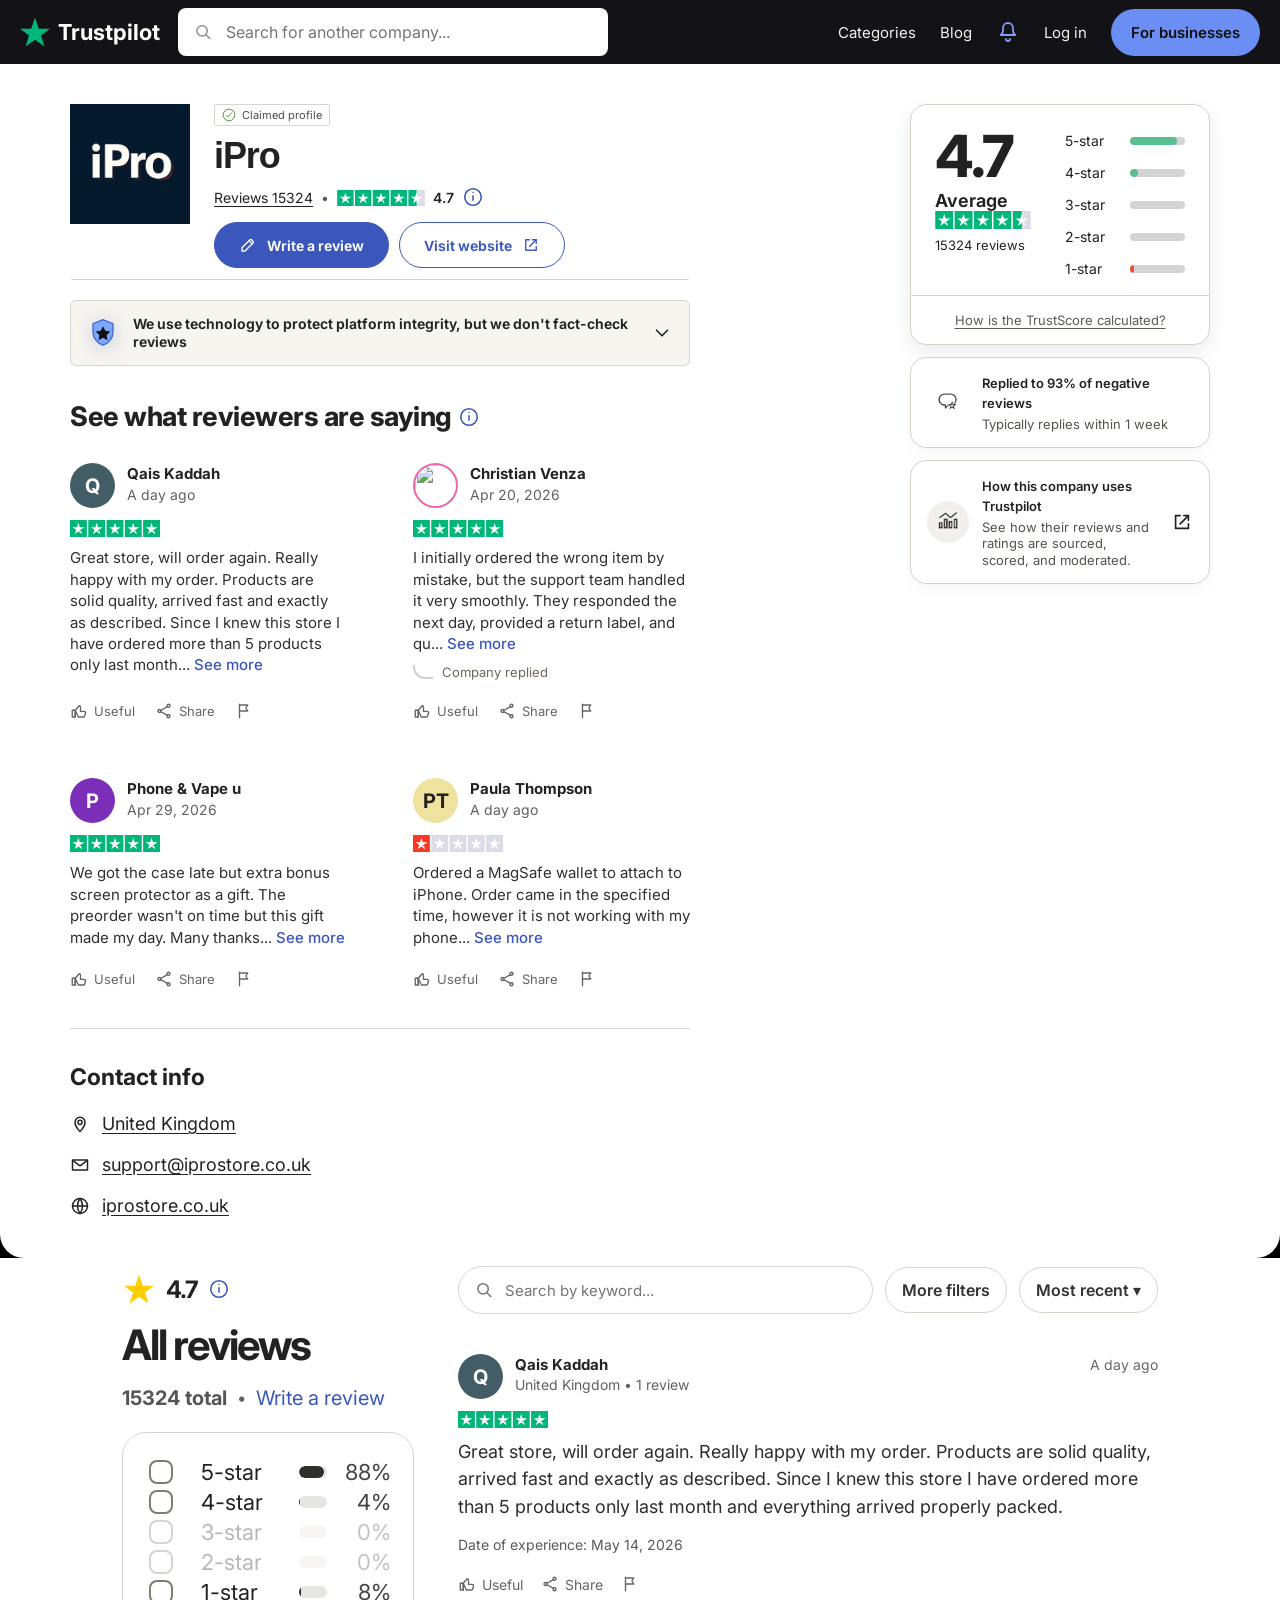
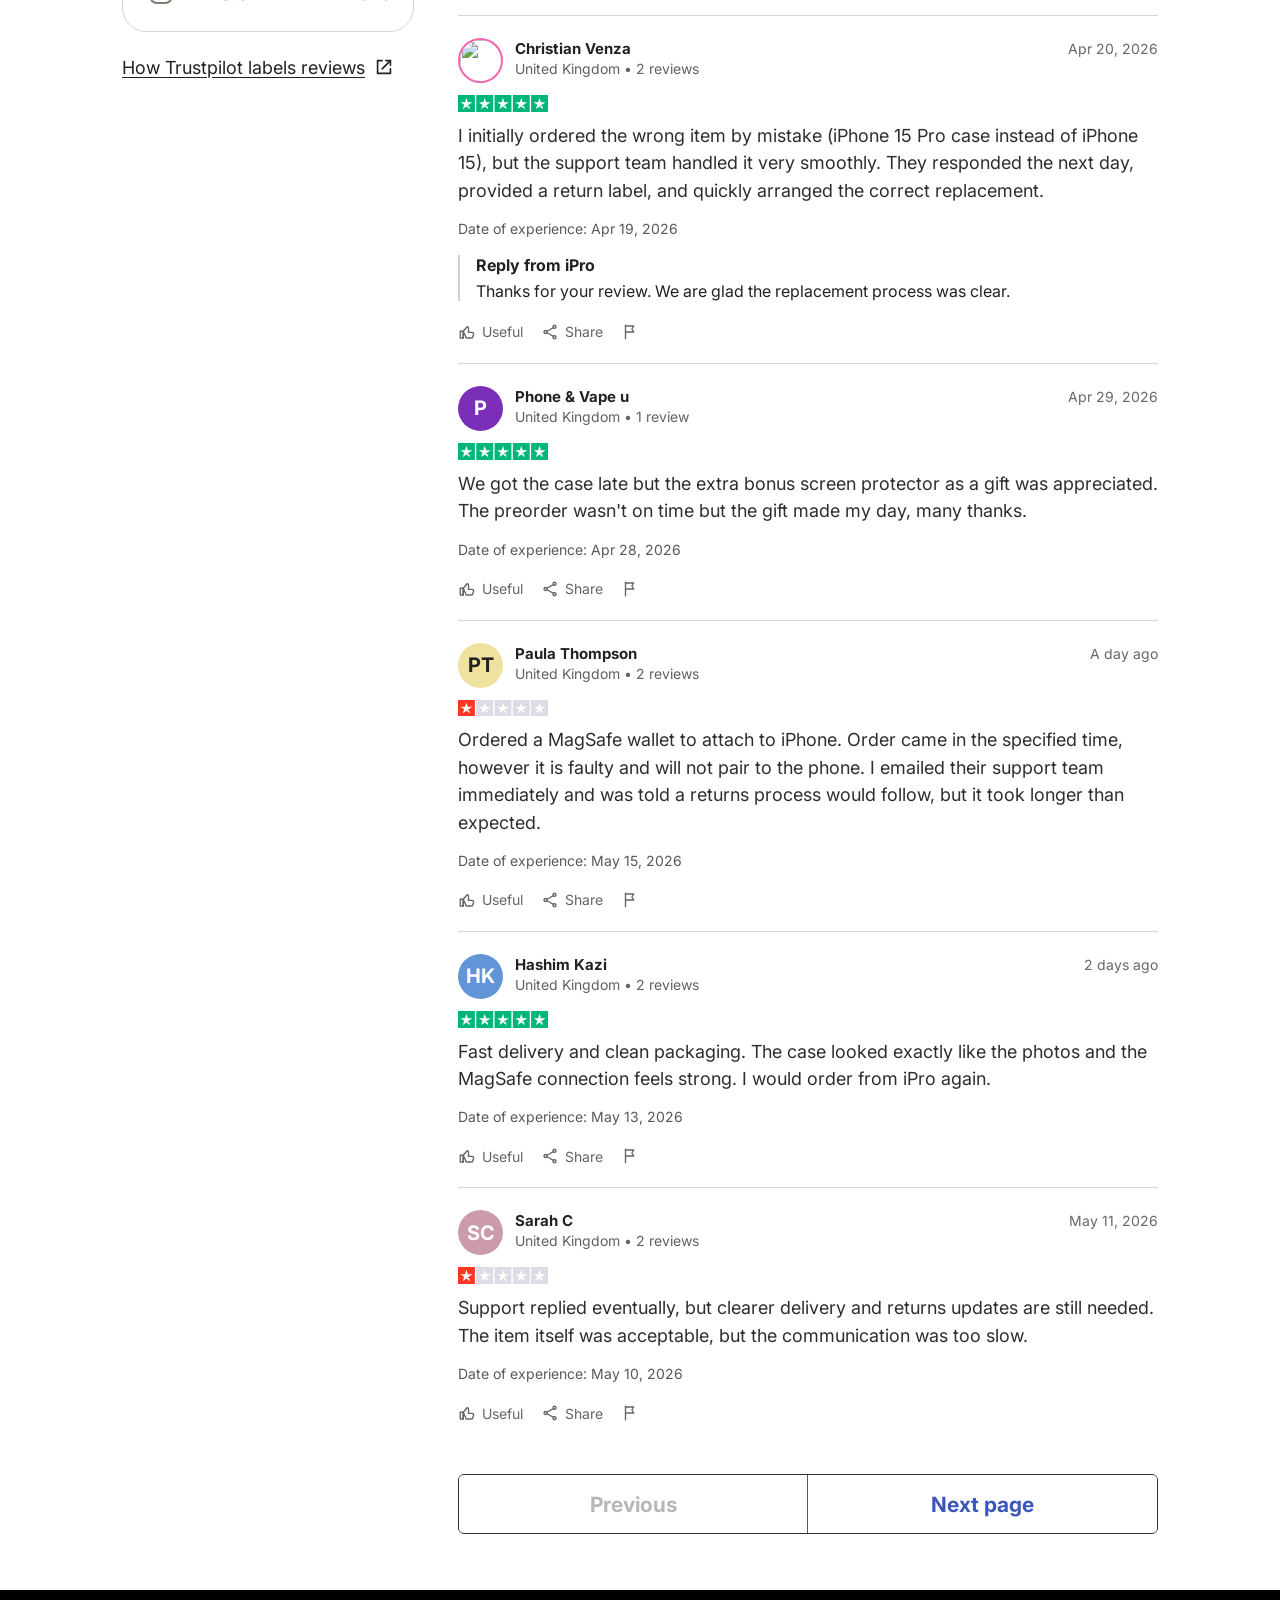
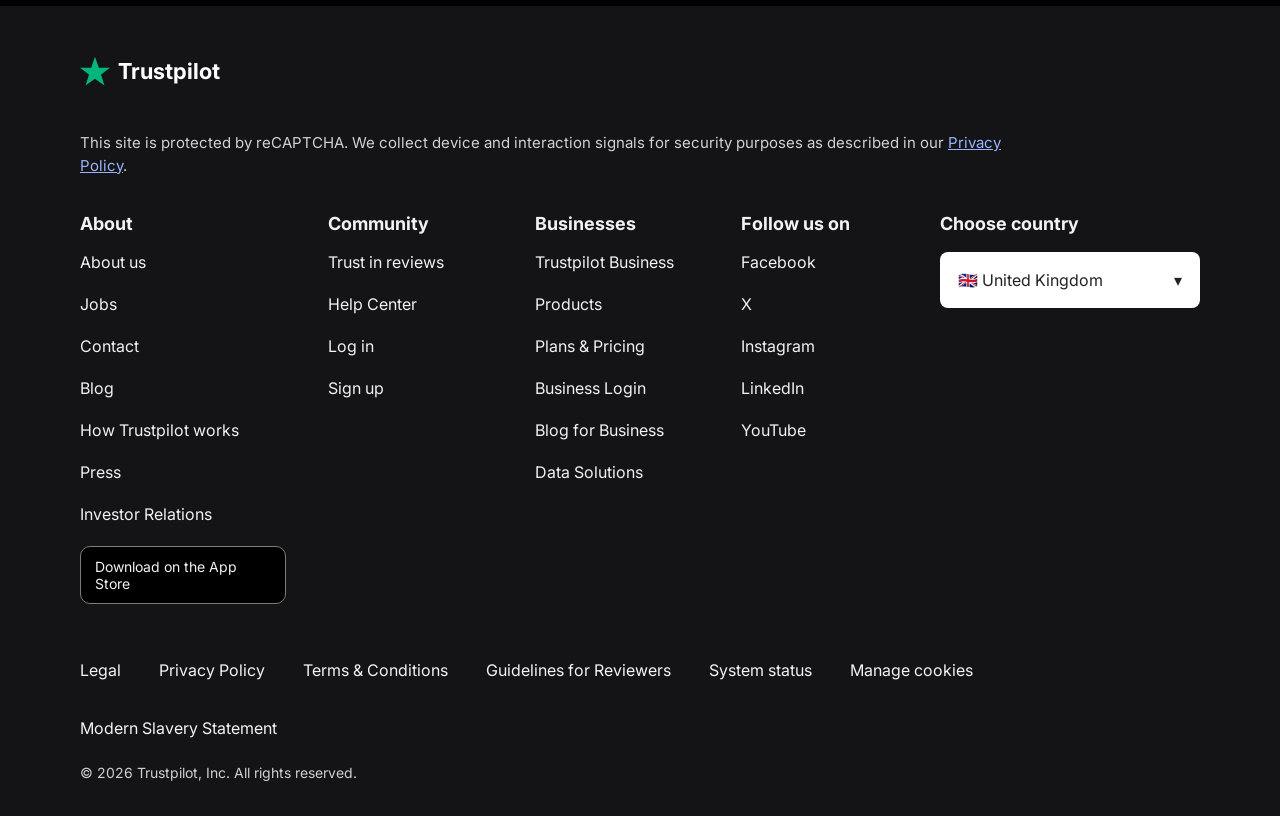
==== index.html @ 774850f5 "Add files via upload" ====
<!doctype html>
<html lang="en-GB">
<head>
  <meta charset="UTF-8" />
  <meta name="viewport" content="width=device-width, initial-scale=1" />
  <title>Trustpilot | iPro Reviews</title>
  <link rel="preconnect" href="https://fonts.googleapis.com">
  <link rel="preconnect" href="https://fonts.gstatic.com" crossorigin>
  <link href="https://fonts.googleapis.com/css2?family=Inter:wght@400;500;600;700;800&display=swap" rel="stylesheet">
  <link rel="stylesheet" href="style.css" />
</head>
<body>
  <header class="site-header">
    <div class="nav-shell">
      <a class="brand" href="#" aria-label="Trustpilot homepage">
        <svg class="brand-star" viewBox="0 0 48 48" aria-hidden="true"><path d="M24 1l6.2 17.8H48L33.6 29.7 39.1 47 24 36.4 8.9 47l5.5-17.3L0 18.8h17.8z"/></svg>
        <span>Trustpilot</span>
      </a>

      <label class="global-search" aria-label="Search companies">
        <svg viewBox="0 0 24 24" aria-hidden="true"><circle cx="10.5" cy="10.5" r="6.75"></circle><path d="M15.5 15.5l5 5"></path></svg>
        <input type="text" placeholder="Search for another company..." />
      </label>

      <nav class="main-nav" aria-label="Main navigation">
        <a href="#">Categories</a>
        <a href="#">Blog</a>
        <a class="icon-link desktop-only" href="#" aria-label="Notifications">
          <svg viewBox="0 0 24 24"><path d="M12 3a5 5 0 0 0-5 5v3.2c0 .8-.3 1.6-.9 2.2L4.7 15h14.6l-1.4-1.6c-.6-.6-.9-1.4-.9-2.2V8a5 5 0 0 0-5-5Z"></path><path d="M10 19a2 2 0 0 0 4 0"></path></svg>
        </a>
        <a href="#">Log in</a>
        <a class="business-link" href="#">For businesses</a>
      </nav>

      <div class="mobile-icons" aria-label="Mobile navigation shortcuts">
        <a class="icon-link" href="#" aria-label="Notifications">
          <svg viewBox="0 0 24 24"><path d="M12 3a5 5 0 0 0-5 5v3.2c0 .8-.3 1.6-.9 2.2L4.7 15h14.6l-1.4-1.6c-.6-.6-.9-1.4-.9-2.2V8a5 5 0 0 0-5-5Z"></path><path d="M10 19a2 2 0 0 0 4 0"></path></svg>
        </a>
        <a class="icon-link" href="#" aria-label="Search">
          <svg viewBox="0 0 24 24"><circle cx="10.5" cy="10.5" r="6.75"></circle><path d="M15.5 15.5l5 5"></path></svg>
        </a>
        <a class="icon-link" href="#" aria-label="Menu">
          <svg viewBox="0 0 24 24"><path d="M3 6h18"></path><path d="M3 12h18"></path><path d="M3 18h18"></path></svg>
        </a>
      </div>
    </div>
  </header>

  <main>
    <section class="page-shell">
      <div class="top-card">
        <div class="hero-grid">
          <section class="hero-main">
            <div class="company-area">
              <div class="company-top-row">
                <div class="company-logo" aria-label="iPro logo"><img src="assets/ipro-logo.png" alt="iPro" /></div>
                <div class="mobile-top-action only-mobile">
                  <a class="btn ghost" href="https://iprostore.co.uk" target="_blank" rel="noopener">
                    <span>Visit website</span>
                    <svg viewBox="0 0 24 24"><path d="M14 5h5v5"></path><path d="M10 14 19 5"></path><path d="M19 14v5h-14v-14h5"></path></svg>
                  </a>
                </div>
              </div>

              <div class="company-details-main">
                <div class="claim-badge">
                  <svg viewBox="0 0 24 24"><circle cx="12" cy="12" r="10"></circle><path d="M7 12.5l3 3 7-8"></path></svg>
                  <span>Claimed profile</span>
                </div>

                <h1>iPro</h1>

                <div class="company-scoreline">
                  <a href="#allreviews" class="review-count">Reviews 15324</a>
                  <span class="dot">•</span>
                  <div class="score-stars-inline" aria-label="Rated 4.7 out of 5">
                    <span class="rating-boxes inline"><img class="stars-img score-stars-img" src="assets/stars-4.5.svg" alt="5 star rating"></span>
                  </div>
                  <strong>4.7</strong>
                  <a href="#" class="info-link" aria-label="Information">
                    <svg viewBox="0 0 24 24"><circle cx="12" cy="12" r="9"></circle><path d="M12 10v6"></path><circle cx="12" cy="7.2" r=".8" class="fill"></circle></svg>
                  </a>
                </div>

                <div class="hero-actions desktop-actions">
                  <a class="btn primary" href="review.html">
                    <svg viewBox="0 0 24 24"><path d="M4 20h4l10.7-10.7a1.4 1.4 0 0 0 0-2L16.7 5a1.4 1.4 0 0 0-2 0L4 15.7z"></path><path d="M13.5 6.5l4 4"></path></svg>
                    <span>Write a review</span>
                  </a>
                  <a class="btn ghost only-desktop" href="https://iprostore.co.uk" target="_blank" rel="noopener">
                    <span>Visit website</span>
                    <svg viewBox="0 0 24 24"><path d="M14 5h5v5"></path><path d="M10 14 19 5"></path><path d="M19 14v5h-14v-14h5"></path></svg>
                  </a>
                </div>
              </div>
            </div>
          </section>

          <aside class="hero-side">
            <section class="score-card">
              <div class="score-card-grid">
                <div class="score-card-main">
                  <div class="big-score">4.7</div>
                  <div class="score-label">Average</div>
                  <div class="rating-boxes"><img class="stars-img score-stars-img" src="assets/stars-4.5.svg" alt="5 star rating"></div>
                  <div class="score-meta">15324 reviews</div>
                </div>
                <div class="score-bars" aria-label="Rating distribution">
                  <div class="bar-row"><span>5-star</span><i><b style="width:86%" class="good"></b></i></div>
                  <div class="bar-row"><span>4-star</span><i><b style="width:2%" class="good small"></b></i></div>
                  <div class="bar-row"><span>3-star</span><i><b style="width:4%" class="mid"></b></i></div>
                  <div class="bar-row"><span>2-star</span><i><b style="width:0%" class="mid"></b></i></div>
                  <div class="bar-row"><span>1-star</span><i><b style="width:8%" class="bad"></b></i></div>
                </div>
              </div>
              <div class="score-card-footer"><a href="#">How is the TrustScore calculated?</a></div>
            </section>

            <section class="side-info-card">
              <div class="side-icon reply-icon">
                <img src="assets/reply-reviews-icon.png" alt="" />
              </div>
              <div>
                <b>Replied to 93% of negative reviews</b>
                <p>Typically replies within 1 week</p>
              </div>
            </section>

            <section class="side-info-card">
              <div class="side-icon analytics-icon">
                <img src="assets/company-uses-icon.png" alt="" />
              </div>
              <div class="with-arrow">
                <div>
                  <b>How this company uses Trustpilot</b>
                  <p>See how their reviews and ratings are sourced, scored, and moderated.</p>
                </div>
                <a href="#" class="arrow-link" aria-label="Open details">
                  <svg viewBox="0 0 24 24"><path d="M14 5h5v5"></path><path d="M10 14 19 5"></path><path d="M19 14v5h-14v-14h5"></path></svg>
                </a>
              </div>
            </section>
          </aside>
        </div>
      </div>

      <div class="tabs-bar" role="navigation" aria-label="Profile sections">
        <div class="tabs-links">
          <a class="active" href="#summary">Summary</a>
          <a href="#about">About</a>
          <a href="#allreviews">Reviews</a>
        </div>
        <div class="tab-actions">
          <a href="https://iprostore.co.uk" target="_blank" rel="noopener" aria-label="Visit website">
            <svg viewBox="0 0 24 24"><path d="M14 5h5v5"></path><path d="M10 14 19 5"></path><path d="M19 14v5h-14v-14h5"></path></svg>
          </a>
          <a href="review.html" aria-label="Write a review">
            <svg viewBox="0 0 24 24"><path d="M4 20h4l10.7-10.7a1.4 1.4 0 0 0 0-2L16.7 5a1.4 1.4 0 0 0-2 0L4 15.7z"></path><path d="M13.5 6.5l4 4"></path></svg>
          </a>
        </div>
      </div>

      <section class="integrity-card" id="summary">
        <div class="integrity-left">
          <div class="shield-icon">
            <svg viewBox="0 0 24 24"><path d="M12 2 4.5 5v6.2c0 4.5 3.2 8.6 7.5 9.8 4.3-1.2 7.5-5.3 7.5-9.8V5z"></path><path d="m12 7 1.7 3.4 3.8.5-2.8 2.7.7 3.8-3.4-1.8-3.4 1.8.7-3.8-2.8-2.7 3.8-.5z" class="shield-star"></path></svg>
          </div>
          <strong>We use technology to protect platform integrity, but we don't fact-check reviews</strong>
        </div>
        <button class="accordion-toggle" type="button" aria-expanded="false">
          <svg viewBox="0 0 24 24"><path d="M6 9l6 6 6-6"></path></svg>
        </button>
      </section>

      <section class="summary-reviews-section">
        <h2>See what reviewers are saying <a href="#" class="info-link" aria-label="Information"><svg viewBox="0 0 24 24"><circle cx="12" cy="12" r="9"></circle><path d="M12 10v6"></path><circle cx="12" cy="7.2" r=".8" class="fill"></circle></svg></a></h2>
        <div class="summary-reviews-track" id="previewReviews"></div>
        <a class="see-all-btn" href="#allreviews">See all 15324 reviews</a>
      </section>

      <section class="contact-section" id="about">
        <h2>Contact info</h2>
        <div class="contact-list">
          <a href="#">
            <svg viewBox="0 0 24 24"><path d="M12 21s-6-5.7-6-11a6 6 0 1 1 12 0c0 5.3-6 11-6 11Z"></path><circle cx="12" cy="10" r="2.5"></circle></svg>
            <span>United Kingdom</span>
          </a>
          <a href="mailto:support@iprostore.co.uk">
            <svg viewBox="0 0 24 24"><path d="M3 6h18v12H3z"></path><path d="m4 7 8 6 8-6"></path></svg>
            <span>support@iprostore.co.uk</span>
          </a>
          <a href="https://iprostore.co.uk" target="_blank" rel="noopener">
            <svg viewBox="0 0 24 24"><circle cx="12" cy="12" r="9"></circle><path d="M3 12h18"></path><path d="M12 3a15 15 0 0 1 0 18"></path><path d="M12 3a15 15 0 0 0 0 18"></path></svg>
            <span>iprostore.co.uk</span>
          </a>
        </div>
      </section>
    </section>
<div class="manih">
    <section class="reviews-shell" id="allreviews">
      <div class="reviews-layout">
        <aside class="filter-panel">
          <div class="filter-scoreline">
            <svg class="brand-star small-green" viewBox="0 0 48 48"><path d="M24 1l6.2 17.8H48L33.6 29.7 39.1 47 24 36.4 8.9 47l5.5-17.3L0 18.8h17.8z"/></svg>
            <strong>4.7</strong>
            <a href="#" class="info-link" aria-label="Information"><svg viewBox="0 0 24 24"><circle cx="12" cy="12" r="9"></circle><path d="M12 10v6"></path><circle cx="12" cy="7.2" r=".8" class="fill"></circle></svg></a>
          </div>
          <h2>All reviews</h2>
          <div class="review-total"><strong>15324 total</strong> <span>•</span> <a href="review.html">Write a review</a></div>
          <div class="filter-box">
            <label class="filter-row"><input type="checkbox" value="5"><span>5-star</span><i><b style="width:88%"></b></i><em>88%</em></label>
            <label class="filter-row"><input type="checkbox" value="4"><span>4-star</span><i><b style="width:4%"></b></i><em>4%</em></label>
            <label class="filter-row disabled"><input type="checkbox" value="3" disabled><span>3-star</span><i><b style="width:0%"></b></i><em>0%</em></label>
            <label class="filter-row disabled"><input type="checkbox" value="2" disabled><span>2-star</span><i><b style="width:0%"></b></i><em>0%</em></label>
            <label class="filter-row"><input type="checkbox" value="1"><span>1-star</span><i><b style="width:8%"></b></i><em>8%</em></label>
          </div>
          <a class="labels-link" href="#">How Trustpilot labels reviews
            <svg viewBox="0 0 24 24"><path d="M14 5h5v5"></path><path d="M10 14 19 5"></path><path d="M19 14v5h-14v-14h5"></path></svg>
          </a>
        </aside>

        <section class="reviews-feed-wrap">
          <div class="feed-tools">
            <label class="review-search">
              <svg viewBox="0 0 24 24"><circle cx="10.5" cy="10.5" r="6.75"></circle><path d="M15.5 15.5l5 5"></path></svg>
              <input id="keywordSearch" type="text" placeholder="Search by keyword..." />
            </label>
            <button class="pill-btn" type="button">More filters</button>
            <button class="pill-btn" type="button">Most recent ▾</button>
          </div>
          <div id="reviewFeed"></div>
          <nav class="reviews-pagination" aria-label="Review pages">
            <button type="button" id="prevPageBtn" class="page-btn previous" disabled>Previous</button>
            <button type="button" id="nextPageBtn" class="page-btn next">Next page</button>
          </nav>
        </section>
      </div>
    </section>
</div>
  </main>

  <footer class="site-footer">
    <div class="footer-shell">
      <div class="footer-brand-row">
        <a class="brand footer-brand" href="#">
          <svg class="brand-star" viewBox="0 0 48 48" aria-hidden="true"><path d="M24 1l6.2 17.8H48L33.6 29.7 39.1 47 24 36.4 8.9 47l5.5-17.3L0 18.8h17.8z"/></svg>
          <span>Trustpilot</span>
        </a>
      </div>

      <p class="footer-notice">This site is protected by reCAPTCHA. We collect device and interaction signals for security purposes as described in our <a href="#">Privacy Policy</a>.</p>

      <div class="footer-grid">
        <div>
          <h4>About</h4>
          <a href="#">About us</a>
          <a href="#">Jobs</a>
          <a href="#">Contact</a>
          <a href="#">Blog</a>
          <a href="#">How Trustpilot works</a>
          <a href="#">Press</a>
          <a href="#">Investor Relations</a>
          <a class="app-store" href="#">Download on the App Store</a>
        </div>
        <div>
          <h4>Community</h4>
          <a href="#">Trust in reviews</a>
          <a href="#">Help Center</a>
          <a href="#">Log in</a>
          <a href="#">Sign up</a>
        </div>
        <div>
          <h4>Businesses</h4>
          <a href="#">Trustpilot Business</a>
          <a href="#">Products</a>
          <a href="#">Plans &amp; Pricing</a>
          <a href="#">Business Login</a>
          <a href="#">Blog for Business</a>
          <a href="#">Data Solutions</a>
        </div>
        <div>
          <h4>Follow us on</h4>
          <a href="#">Facebook</a>
          <a href="#">X</a>
          <a href="#">Instagram</a>
          <a href="#">LinkedIn</a>
          <a href="#">YouTube</a>
        </div>
        <div>
          <h4>Choose country</h4>
          <button class="country-btn" type="button">🇬🇧 United Kingdom <span>▾</span></button>
        </div>
      </div>

      <div class="footer-legal-links">
        <a href="#">Legal</a>
        <a href="#">Privacy Policy</a>
        <a href="#">Terms &amp; Conditions</a>
        <a href="#">Guidelines for Reviewers</a>
        <a href="#">System status</a>
        <a href="#">Manage cookies</a>
        <a href="#">Modern Slavery Statement</a>
      </div>

      <small>© 2026 Trustpilot, Inc. All rights reserved.</small>
    </div>
  </footer>

  <script src="script.js"></script>
</body>
</html>
---- style.css ----
@font-face {
  font-display: swap;
  font-family: "Trustpilot Sans";
  font-style: normal;
  font-weight: 300;
  src: url("https://cdn.trustpilot.net/brand-assets/5.3.0/fonts/Trustpilot-Sans.woff2") format("woff2"),
       url("https://cdn.trustpilot.net/brand-assets/5.3.0/fonts/Trustpilot-Sans.woff") format("woff");
}

:root{
  --bg: Black;
  --surface:#ffffff;
  --line:#d8d3cc;
  --line-soft:#e6e2db;
  --text:#222;
  --muted:#636363;
  --dark:#131217;
  --green:#00b67a;
  --green-light:#73cf11;
  --blue:#4a60cf;
  --blue-soft:#dfe3ff;
  --danger:#f44b30;
  --shadow:0 8px 22px rgba(25,25,25,.08);
  --radius:24px;
}
*{box-sizing:border-box}
html{scroll-behavior:smooth}
body{
  margin:0;
  font-family:"Trustpilot Sans", Inter, system-ui, -apple-system, BlinkMacSystemFont, "Segoe UI", sans-serif;
  color:var(--text);
  background:var(--bg);
}
a{color:inherit;text-decoration:none}
button,input{font:inherit}
svg{display:block}
.site-header{
  background:var(--dark);
  color:#fff;
  position:sticky;
  top:0;
  z-index:20;
}
.nav-shell{
  max-width:1320px;
  margin:0 auto;
  min-height:68px;
  display:flex;
  align-items:center;
  gap:18px;
  padding:12px 24px;
}
.brand{
  display:inline-flex;
  align-items:center;
  gap:8px;
  font-size:24px;
  font-weight:700;
  color:#fff;
  white-space:nowrap;
}
.manih {
  background: white !important;
}
.brand-star{width:33px;height:33px;fill:#00b67a;flex:none}
.global-search{
  flex:1;
  max-width:470px;
  height:52px;
  background:#fff;
  border-radius:8px;
  display:flex;
  align-items:center;
  gap:12px;
  padding:0 16px;
  color:#8f8f8f;
}
.global-search input{border:0;outline:0;width:100%;font-size:16px;color:#222;background:transparent}
.global-search svg,.review-search svg{width:20px;height:20px;stroke:currentColor;fill:none;stroke-width:2;stroke-linecap:round;stroke-linejoin:round}
.main-nav{display:flex;align-items:center;gap:26px;margin-left:auto}
.main-nav>a{color:#fff;opacity:.95;font-size:15px}
.icon-link svg{width:24px;height:24px;stroke:#8ca2ff;fill:none;stroke-width:1.8;stroke-linecap:round;stroke-linejoin:round}
.business-link{
  background:#6f95ff;
  color:#111!important;
  border-radius:999px;
  padding:16px 20px;
  font-weight:600;
}
.mobile-icons{display:none;margin-left:auto;gap:22px;align-items:center}
.page-shell{max-width:1320px;margin:0 auto;padding:0 0 32px}
.top-card{
  background:var(--surface);
  border-radius:0 0 28px 28px;
  padding:38px 32px 26px;
  box-shadow:0 1px 0 rgba(0,0,0,.02);
}
.hero-grid{display:grid;grid-template-columns:minmax(0,1fr) 348px;gap:68px}
.company-top-row{display:flex;align-items:flex-start;justify-content:space-between;gap:18px}
.company-logo{
  width:118px;
  height:118px;
  background:#001c3f;
  color:#fff;
  border-radius:0;
  display:grid;
  place-items:center;
  font-size:34px;
  font-weight:800;
  letter-spacing:-1px;
}
.claim-badge{
  margin:18px 0 18px;
  display:inline-flex;
  align-items:center;
  gap:8px;
  border:1px solid var(--line);
  border-radius:3px;
  padding:7px 10px;
  color:#4b4b4b;
  font-size:14px;
  background:#fff;
}
.claim-badge svg{width:19px;height:19px;stroke:#5f9241;fill:none;stroke-width:1.8}
.hero-main h1{margin:0 0 8px;font-size:58px;letter-spacing:-2px;line-height:1.02}
.company-scoreline{display:flex;align-items:center;gap:12px;flex-wrap:wrap;font-size:17px}
.review-count{font-size:17px;text-decoration:underline;text-underline-offset:3px}
.dot{color:#555}
.rating-boxes{display:flex;gap:3px;align-items:center}
.rating-box{width:28px;height:24px;background:#dcdbe6;display:grid;place-items:center;overflow:hidden}
.rating-box::before{content:"★";color:#fff;font-size:18px;line-height:1}
.rating-box.full{background:#73cf11}
.rating-box.partial{background:linear-gradient(90deg,#73cf11 var(--fill),#dcdbe6 var(--fill))}
.rating-boxes.inline .rating-box{width:24px;height:21px}
.company-scoreline strong{font-size:18px}
.info-link svg{width:28px;height:28px;stroke:var(--blue);fill:none;stroke-width:1.7}
.info-link .fill{fill:var(--blue);stroke:none}
.hero-actions{display:flex;gap:10px;align-items:center;margin-top:18px;flex-wrap:wrap}
.btn{
  height:54px;
  padding:0 26px;
  border-radius:999px;
  display:inline-flex;
  align-items:center;
  justify-content:center;
  gap:10px;
  font-size:16px;
  font-weight:700;
  border:2px solid var(--blue);
}
.btn svg,.tab-actions a svg,.arrow-link svg,.contact-list a svg,.labels-link svg{width:22px;height:22px;stroke:currentColor;fill:none;stroke-width:1.8;stroke-linecap:round;stroke-linejoin:round}
.btn.primary{background:var(--blue);color:#fff}
.btn.ghost{background:#fff;color:var(--blue)}
.only-mobile{display:none}
.hero-side{display:flex;flex-direction:column;gap:12px}
.score-card,.side-info-card{background:#fff;border:1px solid var(--line);border-radius:24px;box-shadow:var(--shadow)}
.score-card-grid{display:grid;grid-template-columns:1fr 1.15fr;gap:20px;padding:30px 30px 24px}
.big-score{font-size:74px;font-weight:800;line-height:.95;letter-spacing:-2px}
.score-label{font-size:22px;font-weight:700;margin-top:10px}
.score-meta{font-size:16px;margin-top:12px}
.score-bars{display:flex;flex-direction:column;gap:15px;padding-top:3px}
.bar-row{display:grid;grid-template-columns:64px 1fr;align-items:center;gap:12px;font-size:17px}
.bar-row i,.filter-row i{height:10px;background:#d4d4d4;border-radius:999px;display:block;overflow:hidden}
.bar-row b,.filter-row b{display:block;height:100%;background:#59bf8e;border-radius:999px}
.bar-row b.small{min-width:8px}
.bar-row b.mid{background:#d4d4d4}
.bar-row b.bad{background:var(--danger)}
.score-card-footer{border-top:1px solid var(--line);padding:16px 26px 18px;text-align:center}
.score-card-footer a{font-size:16px;color:#5d5a54;text-decoration:underline;text-underline-offset:3px}
.side-info-card{padding:18px 18px;display:flex;align-items:center;gap:18px;box-shadow:none}
.side-icon{width:58px;height:58px;border-radius:50%;background:#f1efec;display:grid;place-items:center;color:#2b2b2b;flex:none}
.side-icon svg{width:30px;height:30px;stroke:currentColor;fill:none;stroke-width:1.8;stroke-linecap:round;stroke-linejoin:round}
.side-icon img{display:block;width:30px;height:30px;object-fit:contain}
.reply-icon{background:transparent!important}
.reply-icon img{width:34px;height:34px}
.analytics-icon img{width:28px;height:28px}
.side-info-card b{font-size:16px}
.side-info-card p{margin:4px 0 0;color:#565656;font-size:16px;line-height:1.35}
.with-arrow{display:flex;align-items:center;justify-content:space-between;gap:16px;width:100%}
.arrow-link{color:#222;flex:none}
.tabs-bar{
  position:sticky;
  top:68px;
  z-index:15;
  background:rgba(244,244,240,.98);
  border-top:1px solid #ddd;
  border-bottom:1px solid #d1d1d1;
  padding:0 22px;
  display:flex;
  align-items:center;
  justify-content:space-between;
  min-height:74px;
}
.tabs-links{display:flex;align-items:center;gap:40px}
.tabs-links a{font-size:18px;font-weight:500;padding:23px 0;position:relative;color:#555}
.tabs-links a.active{color:#222;font-weight:700}
.tabs-links a.active::after{content:"";position:absolute;left:0;right:0;bottom:-1px;height:4px;background:#333}
.tab-actions{display:flex;align-items:center;gap:12px}
.tab-actions a{width:48px;height:48px;border-radius:50%;display:grid;place-items:center;border:2px solid var(--blue);color:var(--blue);background:#fff}
.tab-actions a:last-child{background:var(--blue);color:#fff}
.integrity-card{
  margin:22px;
  background:#f2f0eb;
  border:1px solid var(--line);
  border-radius:10px;
  padding:18px 20px;
  display:flex;
  align-items:center;
  justify-content:space-between;
  gap:16px;
}
.integrity-left{display:flex;align-items:center;gap:14px}
.shield-icon{width:38px;height:38px;flex:none}
.shield-icon svg{width:100%;height:100%;filter:drop-shadow(0 3px 10px rgba(74,96,207,.3))}
.shield-icon path:first-child{fill:#7da6ff;stroke:#4468cf;stroke-width:1}
.shield-icon .shield-star{fill:#111}
.integrity-card strong{font-size:17px;line-height:1.35}
.accordion-toggle{border:0;background:transparent;padding:0;color:#222}
.accordion-toggle svg{width:28px;height:28px;stroke:currentColor;fill:none;stroke-width:1.8;stroke-linecap:round;stroke-linejoin:round}
.summary-reviews-section{padding:6px 22px 0}
.summary-reviews-section h2{font-size:34px;letter-spacing:-1px;margin:20px 0 18px;display:flex;align-items:center;gap:6px;flex-wrap:wrap}
.summary-reviews-track{display:grid;grid-template-columns:repeat(4,minmax(0,1fr));gap:16px}
.preview-card{
  background:#fff;
  border:1px solid var(--line);
  border-radius:24px;
  padding:22px 20px 18px;
  min-height:356px;
  display:flex;
  flex-direction:column;
}
.reviewer-row{display:flex;align-items:flex-start;gap:12px}
.reviewer-row strong{font-size:17px}
.reviewer-row span{display:block;color:#616161;font-size:15px;margin-top:3px}
.avatar{width:52px;height:52px;border-radius:50%;display:grid;place-items:center;font-weight:700;color:#fff;font-size:26px;flex:none;overflow:hidden}
.avatar img{width:100%;height:100%;object-fit:cover}
.avatar.teal{background:#435d67}.avatar.purple{background:#7b2fb8}.avatar.yellow{background:#efe19e;color:#222}.avatar.blue{background:#6195d8}.avatar.slate{background:#687484}.avatar.pink{background:#cb9baa}.avatar.dark{background:#2d3750}.avatar.photo{padding:0;background:#fff;border:2px solid #ed67aa}
.preview-stars,.full-stars{display:flex;gap:2px;margin:14px 0 12px}
.preview-stars .mini-box,.full-stars .mini-box{width:19px;height:18px;background:#00b67a;color:#fff;display:grid;place-items:center;font-size:14px;line-height:1}
.preview-stars .mini-box.low,.full-stars .mini-box.low{background:#f44b30}
.preview-card p{font-size:15px;line-height:1.46;margin:0;color:#303030}
.see-more{color:var(--blue);font-weight:500}
.reply-line{display:flex;align-items:center;gap:9px;color:#6e675d;font-size:14px;margin-top:12px}
.reply-line::before{content:"";width:18px;height:12px;border-left:2px solid #d2d0ca;border-bottom:2px solid #d2d0ca;border-radius:0 0 0 12px;display:block}
.preview-actions,.review-actions{display:flex;align-items:center;gap:18px;margin-top:auto;padding-top:22px;color:#656565;font-size:14px;flex-wrap:wrap}
.preview-actions button,.review-actions button{display:inline-flex;align-items:center;gap:6px;border:0;background:transparent;padding:0;color:inherit;cursor:pointer}
.preview-actions svg,.review-actions svg{width:18px;height:18px;stroke:currentColor;fill:none;stroke-width:1.8;stroke-linecap:round;stroke-linejoin:round}
.see-all-btn{display:block;text-align:center;background:#d8def7;color:var(--blue);font-weight:700;font-size:18px;border-radius:999px;padding:18px 20px;margin:22px 0 0}
.contact-section{padding:42px 22px 10px;border-top:1px solid var(--line);margin:42px 22px 0}
.contact-section h2{font-size:24px;margin:0 0 22px}
.contact-list{display:flex;flex-direction:column;gap:20px}
.contact-list a{display:inline-flex;align-items:center;gap:12px;color:#222;font-size:18px;text-decoration:underline;text-underline-offset:3px}
.contact-list a svg{width:20px;height:20px;stroke:#222}
.reviews-shell{max-width:1320px;margin:0 auto;padding:8px 22px 48px}
.reviews-layout{display:grid;grid-template-columns:300px minmax(0,1fr);gap:48px;align-items:start}
.filter-panel{position:sticky;top:152px;padding-top:8px}
.filter-scoreline{display:flex;align-items:center;gap:10px;font-size:20px;margin-bottom:28px}
.small-green{width:34px !important;height:34px;fill:rgb(255, 206, 0);}
.filter-scoreline strong{font-size:46px;letter-spacing:-1px}
.filter-panel h2{font-size:58px;letter-spacing:-2px;line-height:1;margin:0 0 20px}
.review-total{display:flex;align-items:center;gap:10px;font-size:17px;color:#616161;margin-bottom:22px;flex-wrap:wrap}
.review-total strong{font-size:20px;color:#555}
.review-total a{color:var(--blue);font-size:20px}
.filter-box{background:#fff;border:1px solid var(--line);border-radius:28px;padding:26px 24px}
.filter-row{display:grid;grid-template-columns:50px 94px 1fr 60px;align-items:center;gap:14px;margin:20px 0;font-size:26px}
.filter-row input{appearance:none;width:40px;height:40px;border:2px solid #807b73;border-radius:8px;background:#fff}
.filter-row i{height:24px;background:#e8e6e3}
.filter-row b{background:#2d2f2b}
.filter-row:first-child b,.filter-row:nth-child(2) b{background:#2d2f2b}
.filter-row:last-child b{background:#2d2f2b}
.filter-row em{font-style:normal;text-align:right;color:#444}
.filter-row.disabled{opacity:.32}
.filter-row input:checked{background:var(--blue);border-color:var(--blue);box-shadow:inset 0 0 0 7px #fff}
.labels-link{display:inline-flex;align-items:center;gap:8px;margin-top:24px;font-size:22px;text-decoration:underline;text-underline-offset:3px}
.reviews-feed-wrap{min-width:0}
.feed-tools{display:flex;align-items:center;gap:12px;flex-wrap:wrap;margin-bottom:18px}
.review-search{flex:1;min-width:260px;height:48px;background:#fff;border:1px solid var(--line);border-radius:999px;display:flex;align-items:center;gap:10px;padding:0 16px;color:#787878}
.review-search input{background:transparent;border:0;outline:0;width:100%;font-size:15px}
.pill-btn{height:46px;padding:0 16px;border-radius:999px;border:1px solid var(--line);background:#fff;font-weight:600;color:#333}
.full-review{background:transparent;border-top:1px solid var(--line);padding:22px 0}
.full-review:first-child{border-top:0}
.full-review .reviewer-row span.meta{margin-top:2px}
.full-review .review-body{font-size:18px;line-height:1.52;color:#2e2e2e;margin:10px 0 0;max-width:820px}
.full-review .date-exp{margin-top:16px;color:#585858;font-size:14px}
.company-reply{border-left:2px solid #d4d1ca;margin-top:18px;padding-left:16px}
.company-reply strong{display:block;margin-bottom:6px}
.no-results{padding:28px;border:1px dashed var(--line);border-radius:18px;background:#fff;color:#555}
.site-footer{background:#141316;color:#fff;padding:50px 24px 34px;margin-top:16px}
.footer-shell{max-width:1320px;margin:0 auto}
.footer-brand-row{margin-bottom:42px}
.footer-brand{font-size:30px}
.footer-notice{max-width:950px;color:#d2d2d2;font-size:15px;line-height:1.5;margin-bottom:36px}
.footer-notice a{text-decoration:underline;color:#9ab5ff}
.footer-grid{display:grid;grid-template-columns:1.25fr 1fr 1fr .95fr 1.2fr;gap:52px}
.footer-grid h4{font-size:18px;margin:0 0 18px;color:#f2f2f2}
.footer-grid a{display:block;color:#f2f2f2;margin:0 0 22px;font-size:16px}
.app-store{display:inline-block;margin-top:8px;padding:11px 14px;border:1px solid #7c7c7c;border-radius:10px;background:#000;font-size:14px!important}
.country-btn{margin-top:6px;background:#fff;border:0;color:#222;border-radius:8px;padding:18px 18px;min-width:260px;display:flex;align-items:center;justify-content:space-between;font-size:16px}
.footer-legal-links{display:flex;gap:38px;flex-wrap:wrap;margin:34px 0 24px;color:#f4f4f4}
.footer-legal-links a{font-size:16px}
.site-footer small{color:#d0d0d0;font-size:14px}
.desktop-only{display:inline-flex}
@media (max-width:1180px){
  .hero-grid{grid-template-columns:1fr}
  .hero-side{max-width:820px}
  .summary-reviews-track{display:flex;overflow-x:auto;scroll-snap-type:x proximity;padding-bottom:8px}
  .summary-reviews-track::-webkit-scrollbar{height:10px}
  .summary-reviews-track::-webkit-scrollbar-thumb{background:#c9c8cf;border-radius:99px}
  .preview-card{min-width:340px;scroll-snap-align:start}
  .reviews-layout{grid-template-columns:1fr}
  .filter-panel{position:static}
  .footer-grid{grid-template-columns:repeat(2,minmax(0,1fr))}
}
@media (max-width:860px){
  .nav-shell{padding:16px 18px;gap:14px}
  .global-search,.main-nav{display:none}
  .mobile-icons{display:flex}
  .brand{font-size:28px}
  .top-card{padding:28px 18px 20px;border-radius:0 0 30px 30px}
  .company-logo{width:156px;height:156px;font-size:40px}
  .hero-main h1{font-size:54px}
  .tabs-bar{top:68px;min-height:70px;padding:0 18px}
  .tabs-links{gap:24px}
  .tabs-links a{font-size:16px}
  .summary-reviews-section h2{font-size:28px}
  .filter-panel h2{font-size:48px}
  .filter-row{font-size:20px;grid-template-columns:42px 80px 1fr 56px}
  .filter-row input{width:34px;height:34px}
  .filter-row i{height:18px}
  .CDS_Button_appearance-outline__d36d32 { margin-top: -20px; }
}
@media (max-width:620px){
  .page-shell{padding-bottom:20px}
  .top-card{padding:28px 16px 16px}
  .company-top-row{align-items:flex-start}
  .company-logo{width:154px;height:154px;font-size:42px}
  .only-mobile{display:block}
  .only-desktop{display:none}
  .desktop-actions{display:block}
  .hero-main h1{font-size:44px;margin-top:12px}
  .hero-actions{margin-top:16px}
  .btn.primary{width:100%;justify-content:center;height:58px;font-size:18px}
  .btn.ghost{height:54px;padding:0 24px;white-space:nowrap}
  .mobile-top-action .btn.ghost{min-width:0;padding:0 18px}
  .mobile-top-action .btn.ghost span{font-size:14px}
  .company-scoreline{font-size:18px;gap:10px}
  .score-card-grid{grid-template-columns:1fr 1.2fr;padding:24px 18px 18px;gap:14px}
  .big-score{font-size:66px}
  .score-label{font-size:20px}
  .bar-row{grid-template-columns:58px 1fr;gap:10px;font-size:16px}
  .score-card-footer{padding:18px 18px 20px}
  .side-info-card{padding:16px 12px;align-items:flex-start}
  .with-arrow{align-items:center}
  .tabs-bar{overflow-x:auto;gap:14px;padding:0 14px}
  .tab-actions{margin-left:auto}
  .integrity-card,.summary-reviews-section,.contact-section,.reviews-shell{padding-left:16px;padding-right:16px;margin-left:0;margin-right:0}
  .integrity-card{margin:18px 16px 0;padding:18px 14px;align-items:center}
  .integrity-left{align-items:flex-start}
  .integrity-card strong{font-size:15px}
  .summary-reviews-section{padding-top:8px}
  .summary-reviews-track{gap:12px}
  .preview-card{min-width:320px;min-height:350px}
  .see-all-btn{margin-top:18px}
  .contact-section{margin-top:30px}
  .reviews-shell{padding-top:8px}
  .filter-scoreline .small-green{width:48px;height:48px}
  .filter-scoreline strong{font-size:48px}
  .filter-panel h2{font-size:32px;letter-spacing:-1px}
  .review-total strong,.review-total a{font-size:16px}
  .filter-box{padding:10px !important;border-radius:15px !important}
  .filter-row{font-size:13px !important;grid-template-columns:34px 70px 1fr 48px;gap:10px;margin:16px 0}
  .filter-row input{width:13px;height:13px;border-width:1.6px}
  .filter-row i{height:14px}
  .labels-link{font-size:16px}
  .feed-tools{display:block}
  .review-search,.pill-btn{width:100%;margin-bottom:10px}
  .footer-grid{grid-template-columns:1fr}
  .country-btn{min-width:0;width:100%}
  .footer-legal-links{gap:20px}
}

/* v3 precision pass: compact Trustpilot-like proportions */
.nav-shell{max-width:1120px;min-height:64px;padding:8px 18px}
.brand{font-size:22px}.brand-star{width:31px;height:31px}.global-search{height:46px;max-width:420px}.main-nav{gap:24px}.business-link{padding:13px 20px}
.page-shell{max-width:1120px}.top-card{padding:34px 28px 28px;border-radius:0 0 24px 24px;min-height:360px}.hero-grid{grid-template-columns:minmax(0,1fr) 330px;gap:54px;align-items:start}.company-area{display:grid;grid-template-columns:120px minmax(0,1fr);gap:22px;align-items:start}.company-logo{width:120px;height:120px;font-size:31px}.claim-badge{margin:0 0 14px;height:28px;padding:5px 9px;font-size:13px}.hero-main h1{font-size:38px;letter-spacing:-1.6px;margin:0 0 8px}.company-scoreline{gap:9px}.review-count{font-size:15px}.rating-box{width:24px;height:22px}.rating-box::before{font-size:16px}.rating-boxes.inline .rating-box{width:22px;height:20px}.company-scoreline strong{font-size:16px}.info-link svg{width:23px;height:23px}.hero-actions{margin-top:14px}.btn{height:46px;padding:0 22px;font-size:15px;border-width:1.5px}.btn svg{width:20px;height:20px}.score-card-grid{padding:26px 26px 20px;grid-template-columns:1fr 1.05fr;gap:16px}.big-score{font-size:64px}.score-label{font-size:19px;margin-top:8px}.score-meta{font-size:14px;margin-top:9px}.bar-row{grid-template-columns:58px 1fr;font-size:15px;gap:10px}.bar-row i{height:8px}.score-card-footer{padding:14px 20px 16px}.score-card-footer a{font-size:14px}.side-info-card{padding:16px 16px;border-radius:18px;gap:14px}.side-icon{width:48px;height:48px}.side-icon svg{width:26px;height:26px}.side-info-card b{font-size:14px;font-weight:600}.side-info-card p{font-size:14px}.tabs-bar{max-width:1120px;margin:0 auto;top:64px;min-height:62px;padding:0 20px}.tabs-links a{font-size:16px;padding:20px 0}.tab-actions a{width:42px;height:42px}.integrity-card{max-width:1080px;margin:20px auto 0;padding:16px 18px}.integrity-card strong{font-size:15px}.summary-reviews-section{max-width:1080px;margin:0 auto;padding:0}.summary-reviews-section h2{font-size:29px;margin:42px 0 18px}.summary-reviews-track{grid-template-columns:repeat(4,1fr);gap:16px}.preview-card{min-height:300px;padding:20px 18px 16px;border-radius:20px}.avatar{width:48px;height:48px;font-size:24px}.reviewer-row strong{font-size:16px}.reviewer-row span{font-size:14px}.preview-stars{margin:13px 0 10px}.preview-card p{font-size:14px;line-height:1.42}.preview-actions{padding-top:16px}.see-all-btn{font-size:16px;padding:15px 20px}.contact-section{max-width:1080px;margin:36px auto 0;padding:34px 20px 10px}.contact-section h2{font-size:23px}.reviews-shell{max-width:1080px}.reviews-layout{grid-template-columns:292px minmax(0,1fr);gap:44px}.filter-panel{top:138px}.filter-scoreline{margin-bottom:20px}.small-green{width:54px;height:54px}.filter-scoreline strong{font-size:24px}.filter-panel h2{font-size:42px}.filter-box{border-radius:24px;padding:24px 22px}.filter-row{grid-template-columns:42px 84px 1fr 50px;font-size:22px;margin: 0}.filter-row input{width:24px;height:24px}.filter-row i{height:12px}.labels-link{font-size:18px}.footer-shell{max-width:1120px}.footer-grid{gap:42px}
@media(max-width:1180px){.page-shell,.tabs-bar,.reviews-shell{max-width:100%;}.hero-grid{grid-template-columns:1fr 320px;gap:34px}.summary-reviews-track{display:flex;overflow-x:auto}.preview-card{min-width:280px}.top-card{border-radius:0}.footer-grid{grid-template-columns:repeat(2,minmax(0,1fr))}}
@media(max-width:900px){.hero-grid{grid-template-columns:1fr}.company-area{grid-template-columns:120px 1fr}.hero-side{max-width:none}.score-card-grid{grid-template-columns:1fr 1.3fr}.reviews-layout{grid-template-columns:1fr}.filter-panel{position:static}.summary-reviews-section,.contact-section,.reviews-shell{padding-left:20px;padding-right:20px}}
@media(max-width:620px){.nav-shell{min-height:72px;padding:18px 22px}.brand{font-size:28px}.brand-star{width:38px;height:38px}.top-card{padding:30px 22px 18px;min-height:0;border-radius:0 0 28px 28px}.company-area{display:block}.company-top-row{display:flex}.company-logo{width:154px;height:154px;font-size:42px}.only-mobile{display:block}.hero-main h1{font-size:36px;margin-top:20px}.claim-badge{margin:22px 0 20px;font-size:19px;height:44px;padding:8px 10px}.claim-badge svg{width:24px;height:24px}.review-count{font-size:24px}.company-scoreline{gap:12px}.company-scoreline strong{font-size:25px}.rating-boxes.inline .rating-box{width:34px;height:31px}.rating-box::before{font-size:24px}.info-link svg{width:32px;height:32px}.btn.primary{height:68px;font-size:24px}.mobile-top-action .btn.ghost{height:82px;padding:0 26px;font-size:25px}.mobile-top-action .btn.ghost span{font-size:25px}.score-card{margin-top:38px}.score-card-grid{padding:28px 22px 24px}.big-score{font-size:66px}.tabs-bar{top:72px}.summary-reviews-track{gap:14px}.preview-card{min-width:330px}.filter-panel h2{font-size:22px}.filter-row{font-size:20px;grid-template-columns:38px 76px 1fr 48px}.site-footer{padding:42px 24px}}

/* === V4 accuracy pass: Trustpilot-like scale/layout === */
@media (min-width: 901px){
  body{background: Black;}
  .nav-shell{max-width:1120px;min-height:64px;padding:8px 0;}
  .brand{font-size:22px}.brand-star{width:30px;height:30px}.global-search{height:48px;max-width:430px}.main-nav{gap:24px}.business-link{padding:14px 20px}
  .page-shell{max-width:1120px;background:#fff;border-radius:0 0 24px 24px;padding:0 0 44px;margin:0 auto 0;}
  .top-card{background:transparent;border-radius:0;padding:32px 0 0;min-height:0;box-shadow:none;}
  .hero-grid{max-width:960px;margin:0 auto;display:grid;grid-template-columns:620px 300px;gap:60px;align-items:start;}
  .company-area{display:grid;grid-template-columns:120px minmax(0,1fr);gap:22px;align-items:start;}
  .company-top-row{display:block;}
  .company-logo{width:120px;height:120px;font-size:32px;}
  .claim-badge{margin:0 0 12px;height:24px;padding:4px 8px;font-size:12px;}
  .claim-badge svg{width:16px;height:16px;}
  .hero-main h1{font-size:36px;line-height:1;letter-spacing:-1.2px;margin:0 0 12px;}
  .company-scoreline{gap:9px;font-size:15px;}
  .review-count{font-size:15px;}.dot{font-size:15px}.company-scoreline strong{font-size:15px;}
  .rating-boxes.inline .rating-box{width:22px;height:20px}.rating-box::before{font-size:15px}.info-link svg{width:22px;height:22px}
  .hero-actions{margin-top:14px;gap:8px}.btn{height:44px;padding:0 22px;font-size:14px;border-width:1.5px}.btn svg{width:18px;height:18px}
  .hero-side{gap:10px;}
  .score-card,.side-info-card{border-radius:16px;box-shadow:0 8px 18px rgba(0,0,0,.07)}
  .score-card-grid{grid-template-columns:1fr 1.05fr;gap:15px;padding:24px 24px 18px;}
  .big-score{font-size:58px;letter-spacing:-1.5px}.score-label{font-size:18px;margin-top:6px}.score-meta{font-size:13px;margin-top:8px}
  .rating-box{width:20px;height:18px}.rating-box::before{font-size:14px}
  .bar-row{grid-template-columns:54px 1fr;gap:10px;font-size:14px}.bar-row i{height:8px}.score-card-footer{padding:13px 16px 15px}.score-card-footer a{font-size:13px}
  .side-info-card{padding:15px 16px;gap:14px}.side-icon{width:42px;height:42px}.side-icon svg{width:23px;height:23px}.side-info-card b{font-size:13px;font-weight:600}.side-info-card p{font-size:13px;line-height:1.28;font-weight:400}
  .tabs-bar{display:none;}
  .integrity-card{width:620px;margin:28px 0 0 calc((100% - 960px)/2);padding:15px 16px;border-radius:6px;background:#f7f5ef;}
  .integrity-card::before{content:"";position:absolute;}
  .integrity-card strong{font-size:14px}.shield-icon{width:32px;height:32px}.accordion-toggle svg{width:22px;height:22px}
  .summary-reviews-section{width:620px;margin:0 0 0 calc((100% - 960px)/2);padding:0;}
  .summary-reviews-section h2{font-size:27px;letter-spacing:-.4px;margin:30px 0 28px;}
  .summary-reviews-track{display:grid;grid-template-columns:1fr 1fr;gap:56px 58px;overflow:visible;}
  .preview-card{border:0;background:transparent;border-radius:0;padding:0;min-height:0;display:flex;}
  .preview-card .reviewer-row{gap:12px}.avatar{width:44px;height:44px;font-size:20px}.reviewer-row strong{font-size:15px}.reviewer-row span{font-size:14px}
  .preview-stars{margin:13px 0 8px}.preview-stars .mini-box,.full-stars .mini-box{width:17px;height:16px;font-size:12px}
  .preview-card p{font-size:15px;line-height:1.43;}
  .reply-line{font-size:13px;margin-top:10px}.preview-actions{padding-top:22px;font-size:13px;gap:20px}
  .see-all-btn{display:none;}
  .contact-section{width:620px;margin:38px 0 0 calc((100% - 960px)/2);padding:34px 0 0;border-top:1px solid var(--line);}
}

@media (max-width: 900px){
  .nav-shell{min-height:72px;padding:14px 18px}.brand{font-size:26px}.brand-star{width:36px;height:36px}.mobile-icons{display:flex}.global-search,.main-nav{display:none}
  .page-shell{background:#fff;border-radius:0 0 28px 28px;padding-bottom:24px;}
  .top-card{padding:26px 16px 14px;border-radius:0 0 28px 28px;min-height:0;background:#fff;}
  .hero-grid{display:block}.company-area{display:block}.company-top-row{display:flex;align-items:flex-start;justify-content:space-between;gap:18px}.company-logo{width:108px;height:108px;font-size:32px}.only-mobile{display:block;margin-top: 20px;}.only-desktop{display:none}
  .mobile-top-action .btn.ghost{height:54px;padding:0 22px;font-size:16px;min-width:190px}.mobile-top-action .btn.ghost span{font-size:16px}
  .claim-badge{margin:18px 0 16px;height:36px;font-size:16px;padding:6px 9px}.claim-badge svg{width:21px;height:21px}
  .hero-main h1{font-size:34px;letter-spacing:-1px;margin:0 0 10px}.company-scoreline{gap:9px}.review-count{font-size:21px}.company-scoreline strong{font-size:20px}.info-link svg{width:27px;height:27px}.rating-boxes.inline .rating-box{width:27px;height:25px}.rating-box::before{font-size:18px}
  .hero-actions{margin-top:0px !important}.btn.primary{width:100%;height:58px;font-size:18px}.btn.primary svg{width:22px;height:22px}
  .hero-side{margin-top:34px;gap:20px}.score-card{border-radius:22px}.score-card-grid{padding:24px 20px 22px;grid-template-columns:1fr 1.35fr;gap:20px}.big-score{font-size:62px}.score-label{font-size:20px}.score-meta{font-size:17px}.bar-row{font-size:17px;grid-template-columns:64px 1fr}.bar-row i{height:10px}.score-card-footer a{font-size:18px}
  .side-info-card{box-shadow:none;border:0;border-radius:0;padding:16px 8px;gap:18px}.side-icon{width:54px;height:54px}.side-info-card b{font-size:20px;font-weight:600}.side-info-card p{font-size:20px}.with-arrow{gap:12px}
  .tabs-bar{display:none}
  .integrity-card{margin:22px 16px 0;padding:16px 14px}.integrity-card strong{font-size:17px}.shield-icon{width:38px;height:38px}
  .summary-reviews-section{padding:0 16px}.summary-reviews-section h2{font-size:30px;margin:32px 0 16px}.summary-reviews-track{display:flex;overflow-x:auto;gap:14px;padding-bottom:8px;scroll-snap-type:x proximity}.preview-card{min-width:310px;max-width:310px;min-height:330px;background:#fff;border:1px solid var(--line);border-radius:18px;padding:18px 16px;scroll-snap-align:start}.preview-card p{font-size:15px}.preview-actions{font-size:13px}
  .see-all-btn{display:block;font-size:16px;padding:15px;margin-top:14px}.contact-section{margin:30px 16px 0;padding:30px 0 0}.reviews-shell{padding-left:16px;padding-right:16px}
}

@media (max-width: 480px){
  .brand{font-size:24px}.brand-star{width:34px;height:34px}.mobile-icons{gap:18px}.icon-link svg{width:27px;height:27px}
  .company-logo{width:92px;height:92px;font-size:28px}.mobile-top-action .btn.ghost{min-width:170px;height:50px;padding:0 18px}.mobile-top-action .btn.ghost span{font-size:15px}
  .claim-badge{font-size:15px;height:34px}.hero-main h1{font-size:30px}.review-count{font-size:19px}.company-scoreline strong{font-size:19px}.rating-boxes.inline .rating-box{width:24px;height:22px}.rating-box::before{font-size:16px}.btn.primary{height:54px;font-size:17px}
  .score-card-grid{grid-template-columns:1fr 1.35fr;gap:14px;padding:22px 18px}.big-score{font-size:54px}.bar-row{font-size:15px;grid-template-columns:58px 1fr}.score-card-footer a{font-size:16px}.side-info-card b,.side-info-card p{font-size:17px}
  .integrity-card strong{font-size:16px}.summary-reviews-section h2{font-size:27px}.preview-card{min-width:292px;max-width:292px}
}


/* Star SVG assets from the school project */
.stars-img{display:block;height:auto;object-fit:contain}
.score-stars-img{width:104px;max-width:100%}
.rating-boxes.inline .score-stars-img{width:105px !important}
.review-stars-img{width:92px;margin:0}
.preview-stars,.full-stars{display:block;margin:12px 0 10px}
.rating-boxes{display:block}
.rating-boxes.inline{display:inline-block;vertical-align:middle}
@media(max-width:620px){
  .rating-boxes.inline .score-stars-img{width:126px}
  .score-stars-img{width:120px}
  .review-stars-img{width:92px}
}
@media(max-width:390px){
  .rating-boxes.inline .score-stars-img{width:112px}
  .score-stars-img{width:108px}
}

/* === V6 final scale correction: closer mobile proportions + lighter weights === */
:root{ --blue:#3c57bc; --line:#d9d4ce; }

@media (min-width: 901px){
  .page-shell{border-radius:0 0 28px 28px; overflow:hidden;}
  .top-card{padding-top:36px;}
  .company-logo{width:116px;height:116px;font-size:31px;}
  .hero-main h1{font-weight:750;}
  .btn{border-width:1.25px;font-weight:650;}
  .btn.ghost{border-width:1.25px;}
  .score-card,.side-info-card{border-color:#d7d1ca;}
  .big-score{font-weight:760;}
  .score-label,.side-info-card b{font-weight:650;}
}

@media (max-width: 900px){
  body{background: Black;}
  .site-header{position:sticky;}
  .nav-shell{min-height:68px;padding:13px 16px;}
  .brand{font-size:24px;font-weight:650;letter-spacing:-.5px;}
  .brand-star{width:33px;height:33px;}
  .mobile-icons{gap:18px;}
  .icon-link svg{width:25px;height:25px;stroke-width:1.65;}

  .page-shell{
    background:#fff;
    border-radius:28px 28px 0 0;
    overflow:hidden;
    padding-bottom:22px;
    margin-top:0;
  }
  .top-card{padding:24px 15px 12px;background:#fff;border-radius:28px 28px 0 0;}
  .company-top-row{gap:16px;align-items:flex-start;}
  .company-logo{width:82px;height:82px;font-size:27px;}
  .mobile-top-action .btn.ghost{
    min-width:158px;
    height:45px;
    padding:0 17px;
    font-size:14px;
    border-width:1.2px;
    font-weight:650;
  }
  .mobile-top-action .btn.ghost span{font-size:14px;}
  .mobile-top-action .btn.ghost svg{width:18px;height:18px;}

  .claim-badge{margin:18px 0 18px;height:30px;font-size:14px;padding:5px 9px;color:#3f3f3f;border-radius:3px;}
  .claim-badge svg{width:18px;height:18px;}
  .hero-main h1{font-size:28px;line-height:1.05;letter-spacing:-.8px;font-weight:750;margin:0 0 12px;}
  .company-scoreline{gap:8px;align-items:center;}
  .review-count{font-size:18px;font-weight:400;text-underline-offset:4px;}
  .dot{font-size:18px;}
  .company-scoreline strong{font-size:18px;font-weight:650;}
  .info-link svg{width:24px;height:24px;stroke-width:1.45;}
  .rating-boxes.inline .score-stars-img{width:96px;}

  .hero-actions{margin-top:16px;}
  .btn.primary{height:50px;font-size:16px;font-weight:650;border-width:1.2px;border-radius:999px;}
  .btn.primary svg{width:20px;height:20px;}

  .hero-side{margin-top:30px;gap:18px;}
  .score-card{border-radius:20px;box-shadow:0 10px 22px rgba(0,0,0,.08);}
  .score-card-grid{grid-template-columns:.82fr 1.18fr;gap:16px;padding:22px 18px 20px;}
  .big-score{font-size:52px;font-weight:760;letter-spacing:-1.5px;}
  .score-label{font-size:18px;font-weight:650;margin-top:6px;}
  .score-meta{font-size:15px;margin-top:8px;}
  .score-stars-img{width:96px;}
  .bar-row{grid-template-columns:58px 1fr;gap:10px;font-size:15px;font-weight:400;}
  .bar-row i{height:9px;}
  .score-card-footer{padding:16px 12px 17px;}
  .score-card-footer a{font-size:16px;font-weight:400;}

  .side-info-card{padding:14px 8px;gap:16px;}
  .side-info-card .side-icon{width:48px;height:48px;}
  .side-info-card:first-of-type .side-icon{background:transparent;width:42px;height:42px;}
  .side-icon svg{width:25px;height:25px;stroke-width:1.7;}
  .side-icon img{width:26px;height:26px;}
  .reply-icon img{width:30px;height:30px;}
  .analytics-icon img{width:24px;height:24px;}
  .side-info-card b{font-size:18px;font-weight:650;line-height:1.22;}
  .side-info-card p{font-size:18px;line-height:1.28;color:#5a554f;font-weight:400;}
  .arrow-link svg{width:20px;height:20px;}

  .integrity-card{margin:22px 16px 0;border-radius:8px;padding:15px 14px;background:#f8f6ef;}
  .integrity-card strong{font-size:16px;font-weight:650;line-height:1.35;}
  .shield-icon{width:36px;height:36px;}
  .accordion-toggle svg{width:24px;height:24px;}

  .summary-reviews-section{padding:0 16px;}
  .summary-reviews-section h2{font-size:27px;line-height:1.1;font-weight:750;letter-spacing:-.7px;margin:30px 0 16px;}
}

@media (max-width: 480px){
  .nav-shell{min-height:66px;padding:12px 15px;}
  .brand{font-size:23px;}
  .brand-star{width:32px;height:32px;}
  .mobile-icons{gap:16px;}
  .icon-link svg{width:24px;height:24px;}
  .top-card{padding:22px 15px 12px;}
  .company-logo{width:80px;height:80px;font-size:26px;}
  .mobile-top-action .btn.ghost{min-width:152px;height:44px;padding:0 15px;}
  .mobile-top-action .btn.ghost span{font-size:14px;}
  .claim-badge{height:30px;font-size:14px;margin:18px 0 17px;}
  .hero-main h1{font-size:27px;margin-bottom:11px;}
  .review-count{font-size:18px;}
  .company-scoreline strong{font-size:18px;}
  .rating-boxes.inline .score-stars-img{width:94px;}
  .btn.primary{height:49px;font-size:16px;}
  .score-card-grid{padding:21px 17px 19px;gap:14px;}
  .big-score{font-size:50px;}
  .score-label{font-size:17px;}
  .score-meta{font-size:15px;}
  .score-stars-img{width:92px;}
  .bar-row{font-size:14px;grid-template-columns:54px 1fr;}
  .bar-row i{height:8px;}
  .score-card-footer a{font-size:15px;}
  .side-info-card b,.side-info-card p{font-size:17px;}
}

@media (max-width: 390px){
  .company-logo{width:76px;height:76px;font-size:25px;}
  .mobile-top-action .btn.ghost{min-width:145px;height:42px;}
  .rating-boxes.inline .score-stars-img{width:88px;}
  .score-stars-img{width:88px;}
  .review-count{font-size:17px;}
  .company-scoreline strong{font-size:17px;}
}

/* === V8 desktop repair: right rail must not create giant vertical gap === */
@media (min-width: 901px){
  .site-header{height:64px;}
  .nav-shell{max-width:1240px;min-height:64px;padding:8px 0;}

  .page-shell{
    max-width:100% !important;
    background:#fff;
    border-radius:0 0 24px 24px;
    padding-bottom:42px;
    position:relative;
  }

  .top-card{
    position:relative;
    background:transparent;
    padding:40px 0 32px;
    min-height:0!important;
    height:auto!important;
    box-shadow:none;
    border-radius:0;
  }

  .hero-grid{
    display:block;
    max-width:none;
    margin:0;
  }

  .hero-main{
    width:760px;
    margin-left:calc((100% - 1260px)/2);
  }

  .hero-side{
    position:absolute;
    top:40px;
    right:calc((100% - 1260px)/2);
    width:330px;
    gap:12px;
    z-index:2;
  }

  .company-area{
    display:grid;
    grid-template-columns:132px minmax(0,1fr);
    gap:24px;
    align-items:start;
  }

  .company-logo{width:132px;height:132px;font-size:35px;}
  .claim-badge{height:25px;font-size:12px;margin:0 0 14px;padding:4px 8px;}
  .hero-main h1{font-size:36px;line-height:1;letter-spacing:-1.1px;margin:0 0 12px;font-weight:750; font-family: sans-serif !important;} 
  .company-scoreline{gap:9px;}
  .review-count{font-size:16px;}
  .company-scoreline strong{font-size:16px;}
  .info-link svg{width:22px;height:22px;}
  .rating-boxes.inline .score-stars-img{width:101px;}
  .hero-actions{margin-top:14px;gap:10px;}
  .btn{height:46px;font-size:14px;border-width:1.4px;padding:0 24px;}

  .score-card{border-radius:16px;box-shadow:0 8px 20px rgba(0,0,0,.08);}
  .score-card-grid{padding:24px 24px 18px;grid-template-columns:1fr 1.08fr;gap:18px;}
  .big-score{font-size:58px;font-weight:780;letter-spacing:-1.5px;}
  .score-label{font-size:18px;margin-top:6px;}
  .score-meta{font-size:13px;margin-top:8px;}
  .score-stars-img{width:96px;}
  .bar-row{grid-template-columns:56px 1fr;font-size:14px;gap:9px;}
  .bar-row i{height:8px;}
  .score-card-footer{padding:13px 16px 15px;}
  .score-card-footer a{font-size:13px;}
  .side-info-card{border-radius:16px;padding:14px 16px;gap:13px;box-shadow:0 5px 14px rgba(0,0,0,.04);}
  .side-icon{width:42px;height:42px;}
  .side-icon img{width:24px;height:24px;}
  .reply-icon img{width:27px;height:27px;}
  .side-info-card b{font-size:13px!important;font-weight:600!important;line-height:1.22;}
  .side-info-card p{font-size:13px!important;line-height:1.28;font-weight:400!important;color:#57524c;}

  .integrity-card{
    width:760px;
    margin:0 0 0 calc((100% - 1260px)/2);
    padding:14px 16px;
    border-radius:6px;
    background:#f7f5ef;
  }
  .integrity-card:before{
    content:"";
    display:block;
    position:absolute;
    top:-22px;
    left:0;
    width:100%;
    height:1px;
    background:#d7d2cb;
  }
  .integrity-card{position:relative;}
  .integrity-card strong{font-size:14px;font-weight:650;line-height:1.3;}
  .shield-icon{width:32px;height:32px;}

  .summary-reviews-section{
    width:760px;
    margin:0 0 0 calc((100% - 1260px)/2);
    padding:0;
  }
  .summary-reviews-section h2{font-size:27px;font-weight:750;letter-spacing:-.5px;margin:34px 0 30px;}
  .summary-reviews-track{display:grid;grid-template-columns:1fr 1fr;gap:58px 66px;overflow:visible;}
  .preview-card{border:0;background:transparent;padding:0;min-height:0;border-radius:0;box-shadow:none;}
  .avatar{width:45px;height:45px;font-size:20px;}
  .reviewer-row strong{font-size:15px;}
  .reviewer-row span{font-size:14px;}
  .review-stars-img{width:90px;}
  .preview-card p{font-size:15px;line-height:1.43;}
  .preview-actions{font-size:13px;padding-top:22px;}

  .contact-section{width:760px;margin:40px 0 0 calc((100% - 1260px)/2);}
}

@media (min-width:901px) and (max-width:1300px){
  .page-shell{max-width:1120px;}
  .hero-main,.integrity-card,.summary-reviews-section,.contact-section{margin-left:70px;width:620px;}
  .hero-side{right:70px;width:300px;}
  .company-logo{width:120px;height:120px;}
  .company-area{grid-template-columns:120px minmax(0,1fr);}
}

/* v9 micro-tuning: claimed profile + reviews line closer to reference */
@media (min-width: 901px){
  .claim-badge{
    height:22px !important;
    padding:3px 7px !important;
    margin:0 0 12px !important;
    font-size:11px !important;
    border-radius:2px !important;
    gap:6px !important;
  }
  .claim-badge svg{
    width:14px !important;
    height:14px !important;
    stroke-width:1.7 !important;
  }
  .company-scoreline{
    gap:8px !important;
    font-size:14px !important;
  }
  .review-count{
    font-size:14px !important;
    font-weight:400 !important;
    text-underline-offset:3px !important;
  }
  .dot{
    font-size:14px !important;
  }
  .company-scoreline strong{
    font-size:14px !important;
    font-weight:600 !important;
  }
  .rating-boxes.inline .score-stars-img{
    width:88px !important;
  }
}

@media (max-width: 900px){
  .claim-badge{
    height:28px !important;
    padding:4px 8px !important;
    margin:18px 0 15px !important;
    font-size:13px !important;
    gap:7px !important;
  }
  .claim-badge svg{
    width:18px !important;
    height:18px !important;
  }
  .company-scoreline{
    gap:9px !important;
  }
  .review-count{
    font-size:17px !important;
    font-weight:400 !important;
  }
  .company-scoreline strong{
    font-size:17px !important;
    font-weight:600 !important;
  }
}


/* v10 precise iPro mobile / logo patch */
.company-logo{overflow:hidden;display:flex;align-items:center;justify-content:center;background:#031f4a;}
.company-logo img{display:block;width:100%;height:100%;object-fit:cover;}
@media (max-width:900px){
  .brand{font-weight:700;letter-spacing:-.6px;}
  .top-card{padding:18px 22px 16px;border-radius:0 0 40px 40px;}
  .company-top-row{align-items:flex-start;justify-content:space-between;gap:14px;}
  .company-logo{width:124px;height:124px;flex:0 0 124px;}
  .mobile-top-action .btn.ghost{height:74px;padding:0 30px;border-width:2px;border-radius:999px;font-size:18px;}
  .mobile-top-action .btn.ghost span{font-size:18px;font-weight:600;}
  .claim-badge{height:28px!important;padding:4px 10px!important;font-size:13px!important;border-radius:3px!important;margin:23px 0 18px!important;color:#47423d;}
  .claim-badge svg{width:18px!important;height:18px!important;stroke-width:1.8!important;}
  .hero-main h1{font-size:26px!important;line-height:1.02!important;letter-spacing:-.6px!important;margin:0 0 10px!important;font-weight:700!important;}
  .company-scoreline{gap:10px!important;align-items:center!important;}
  .review-count{font-size:17px!important;font-weight:400!important;text-underline-offset:3px!important;}
  .dot{font-size:16px!important;}
  .rating-boxes.inline .score-stars-img{width:96px!important;}
  .company-scoreline strong{font-size:17px!important;font-weight:600!important;}
  .info-link svg{width:25px!important;height:25px!important;}
  .btn.primary{height:58px!important;font-size:17px!important;border-radius:999px!important;}
  .btn.primary span{font-weight:600!important;}
  .score-card{margin-top:34px!important;border-radius:23px!important;box-shadow:0 8px 18px rgba(0,0,0,.08)!important;}
  .score-card-grid{padding:24px 22px 22px!important;grid-template-columns:1fr 1.18fr!important;gap:18px!important;}
  .big-score{font-size:58px!important;letter-spacing:-1.5px!important;font-weight:750!important;}
  .score-label{font-size:17px!important;margin-top:8px!important;font-weight:700!important;}
  .score-meta{font-size:17px!important;margin-top:10px!important;color:#1f1f1f!important;}
  .bar-row{grid-template-columns:70px 1fr!important;gap:10px!important;font-size:16px!important;}
  .bar-row i{height:9px!important;}
  .score-card-footer{padding:18px 18px 20px!important;}
  .score-card-footer a{font-size:16px!important;font-weight:400!important;text-underline-offset:3px!important;}
  .side-info-card{padding:12px 0!important;gap:18px!important;border:none!important;box-shadow:none!important;background:transparent!important;border-radius:0!important;}
  .side-icon{width:56px!important;height:56px!important;background:#f2efea!important;}
  .reply-icon{background:transparent!important;width:52px!important;height:52px!important;}
  .reply-icon img{width:30px!important;height:30px!important;}
  .analytics-icon img{width:26px!important;height:26px!important;}
  .side-info-card b{font-size:16px!important;line-height:1.22!important;font-weight:600!important;}
  .side-info-card p{font-size:16px!important;line-height:1.25!important;}
}

/* v11 mobile downscale cleanup - previous mobile overrides were oversized */
@media (max-width: 900px){
  .top-card{
    padding:14px 14px 10px !important;
    border-radius:0 0 32px 32px !important;
  }
  .company-top-row{
    gap:14px !important;
    align-items:flex-start !important;
  }
  .company-logo{
    width:92px !important;
    height:92px !important;
    flex:0 0 92px !important;
  }
  .mobile-top-action .btn.ghost{
    height:42px !important;
    min-width:156px !important;
    padding:0 18px !important;
    border-width:1px !important;
    border-radius:999px !important;
  }
  .mobile-top-action .btn.ghost span,
  .mobile-top-action .btn.ghost{
    font-size:14px !important;
    font-weight:400 !important;
  }
  .claim-badge{
    margin:14px 0 14px !important;
    height:24px !important;
    padding:4px 8px !important;
    font-size:12px !important;
    gap:6px !important;
  }
  .claim-badge svg{
    width:16px !important;
    height:16px !important;
  }
  .hero-main h1{
    font-size:20px !important;
    line-height:1.02 !important;
    margin:0 0 10px !important;
    letter-spacing:-0.5px !important;
  }
  .company-scoreline{
    gap:8px !important;
    font-size:15px !important;
  }
  .review-count{
    font-size:15px !important;
    font-weight:400 !important;
    text-underline-offset:3px !important;
  }
  .dot{
    font-size:14px !important;
  }
  .rating-boxes.inline .score-stars-img{
    width:92px !important;
  }
  .company-scoreline strong{
    font-size:15px !important;
    font-weight:600 !important;
  }
  .info-link svg{
    width:22px !important;
    height:22px !important;
  }
  .btn.primary{
    height:50px !important;
    font-size:16px !important;
    border-radius:999px !important;
    margin-top:10px !important;
  }
  .btn.primary span{
    font-weight:600 !important;
  }
  .btn.primary svg{
    width:18px !important;
    height:18px !important;
  }
  .hero-side{
    margin-top:28px !important;
    gap:10px !important;
  }
  .score-card{
    margin-top:0 !important;
    border-radius:20px !important;
  }
  .score-card-grid{
    padding:18px 18px 16px !important;
    gap:12px !important;
    grid-template-columns:0.95fr 1.15fr !important;
  }
  .big-score{
    font-size:50px !important;
    line-height:0.95 !important;
    letter-spacing:-1px !important;
  }
  .score-label{
    font-size:15px !important;
    margin-top:6px !important;
    font-weight:700 !important;
  }
  .score-stars-img{
    width:74px !important;
  }
  .score-meta{
    font-size:14px !important;
    margin-top:8px !important;
  }
  .bar-row{
    grid-template-columns:56px 1fr !important;
    gap:8px !important;
    font-size:14px !important;
  }
  .bar-row i{
    height:8px !important;
  }
  .score-card-footer{
    padding:14px 16px 16px !important;
  }
  .score-card-footer a{
    font-size:14px !important;
    text-underline-offset:3px !important;
  }
  .side-info-card{
    padding:10px 0 !important;
    gap:12px !important;
  }
  .side-icon{
    width:44px !important;
    height:44px !important;
  }
  .reply-icon{
    width:38px !important;
    height:38px !important;
  }
  .reply-icon img{
    width:34px !important;
    height:34px !important;
  }
  .analytics-icon img{
    width:22px !important;
    height:22px !important;
  }
  .side-info-card b{
    font-size:14px !important;
    line-height:1.18 !important;
    font-weight:600 !important;
  }
  .side-info-card p{
    font-size:14px !important;
    line-height:1.22 !important;
    margin-top:2px !important;
  }
  .with-arrow{gap:8px !important;}
  .arrow-link svg{width:18px !important;height:18px !important;}
}


/* v12: Trustpilot Sans + slightly smaller mobile logo */
body,
button,
input {
  font-family: "Trustpilot Sans", Inter, system-ui, -apple-system, BlinkMacSystemFont, "Segoe UI", sans-serif;
}

@media (max-width: 900px) {
  .company-logo {
    width: 84px !important;
    height: 84px !important;
    flex: 0 0 84px !important;
  }

  .brand {
    font-family: "Trustpilot Sans", Inter, system-ui, -apple-system, BlinkMacSystemFont, "Segoe UI", sans-serif;
  }
}

/* v13: tighten mobile TrustScore card to match reference more closely */
@media (max-width: 900px){
  .score-card{
    border-radius:26px !important;
  }
  .score-card-grid{
    padding:14px 16px 12px !important;
    grid-template-columns:0.92fr 1.16fr !important;
    gap:14px !important;
    align-items:start !important;
  }
  .score-card-main{
    padding-top:2px !important;
  }
  .big-score{
    font-size:46px !important;
    line-height:0.9 !important;
    letter-spacing:-1.2px !important;
    font-weight:750 !important;
  }
  .score-label{
    font-size:14px !important;
    line-height:1 !important;
    margin-top:8px !important;
    font-weight:700 !important;
  }
  .score-stars-img{
    width:72px !important;
    display:block !important;
    margin-top:2px !important;
  }
  .score-meta{
    font-size:13px !important;
    line-height:1.1 !important;
    margin-top:10px !important;
  }
  .score-bars{
    gap:11px !important;
    padding-top:1px !important;
    min-width: 250px !important;
  }
  .bar-row{
    grid-template-columns:62px 1fr !important;
    gap:9px !important;
    font-size:13px !important;
    line-height:1.1 !important;
  }
  .bar-row i{
    height:8px !important;
  }
  .score-card-footer{
    padding:10px 16px 12px !important;
  }
  .score-card-footer a{
    font-size:13px !important;
    line-height:1.15 !important;
    text-underline-offset:2px !important;
  }
}

/* v14: rating card closer to goal reference */
@media (max-width: 900px){
  .score-card{
    border-radius:15px !important;
    overflow:hidden !important;
  }
  .score-card-grid{
    padding:20px 10px 20px 20px !important;
    grid-template-columns:0.9fr 1.14fr !important;
    gap:16px !important;
    align-items:start !important;
  }
  .score-card-main{
    padding-top:4px !important;
  }
  .big-score{
    font-size:34px !important;
    line-height:0.92 !important;
    letter-spacing:-1px !important;
    font-weight:9850 !important;
  }
  .score-label{
    font-size:14px !important;
    line-height:1.05 !important;
    margin-top:10px !important;
    font-weight:700 !important;
  }
  .score-stars-img{
    width:94px !important;
    margin-top:4px !important;
  }
  .score-meta{
    font-size:13px !important;
    line-height:1.12 !important;
    margin-top:12px !important;
  }
  .score-bars{
    gap:10px !important;
    padding-top:2px !important;
  }
 
  .score-card-footer{
    padding:14px 16px 16px !important;
  }
  .score-card-footer a{
    font-size:14px !important;
    line-height:1.15 !important;
    text-underline-offset:2px !important;
  }
}


/* Final pagination controls */
.reviews-pagination{
  display:grid;
  grid-template-columns:1fr 1fr;
  width:100%;
  max-width:760px;
  margin:30px 0 8px;
  border:1.5px solid #303030;
  border-radius:6px;
  overflow:hidden;
  background:#fff;
}
.page-btn{
  min-height:58px;
  border:0;
  background:#fff;
  color:var(--blue);
  font-size:21px;
  font-weight:700;
  line-height:1;
  cursor:pointer;
}
.page-btn.previous{
  border-right:1.5px solid var(--blue);
}
.page-btn:disabled{
  color:#b7b7b7;
  cursor:not-allowed;
}
.page-btn:not(:disabled):hover{
  background:#f7f8ff;
}
@media(max-width:620px){
  .reviews-pagination{
    max-width:none;
    margin:24px 0 8px;
    border-radius:6px;
  }
  .page-btn{
    min-height:54px;
    font-size:17px;
  }
}
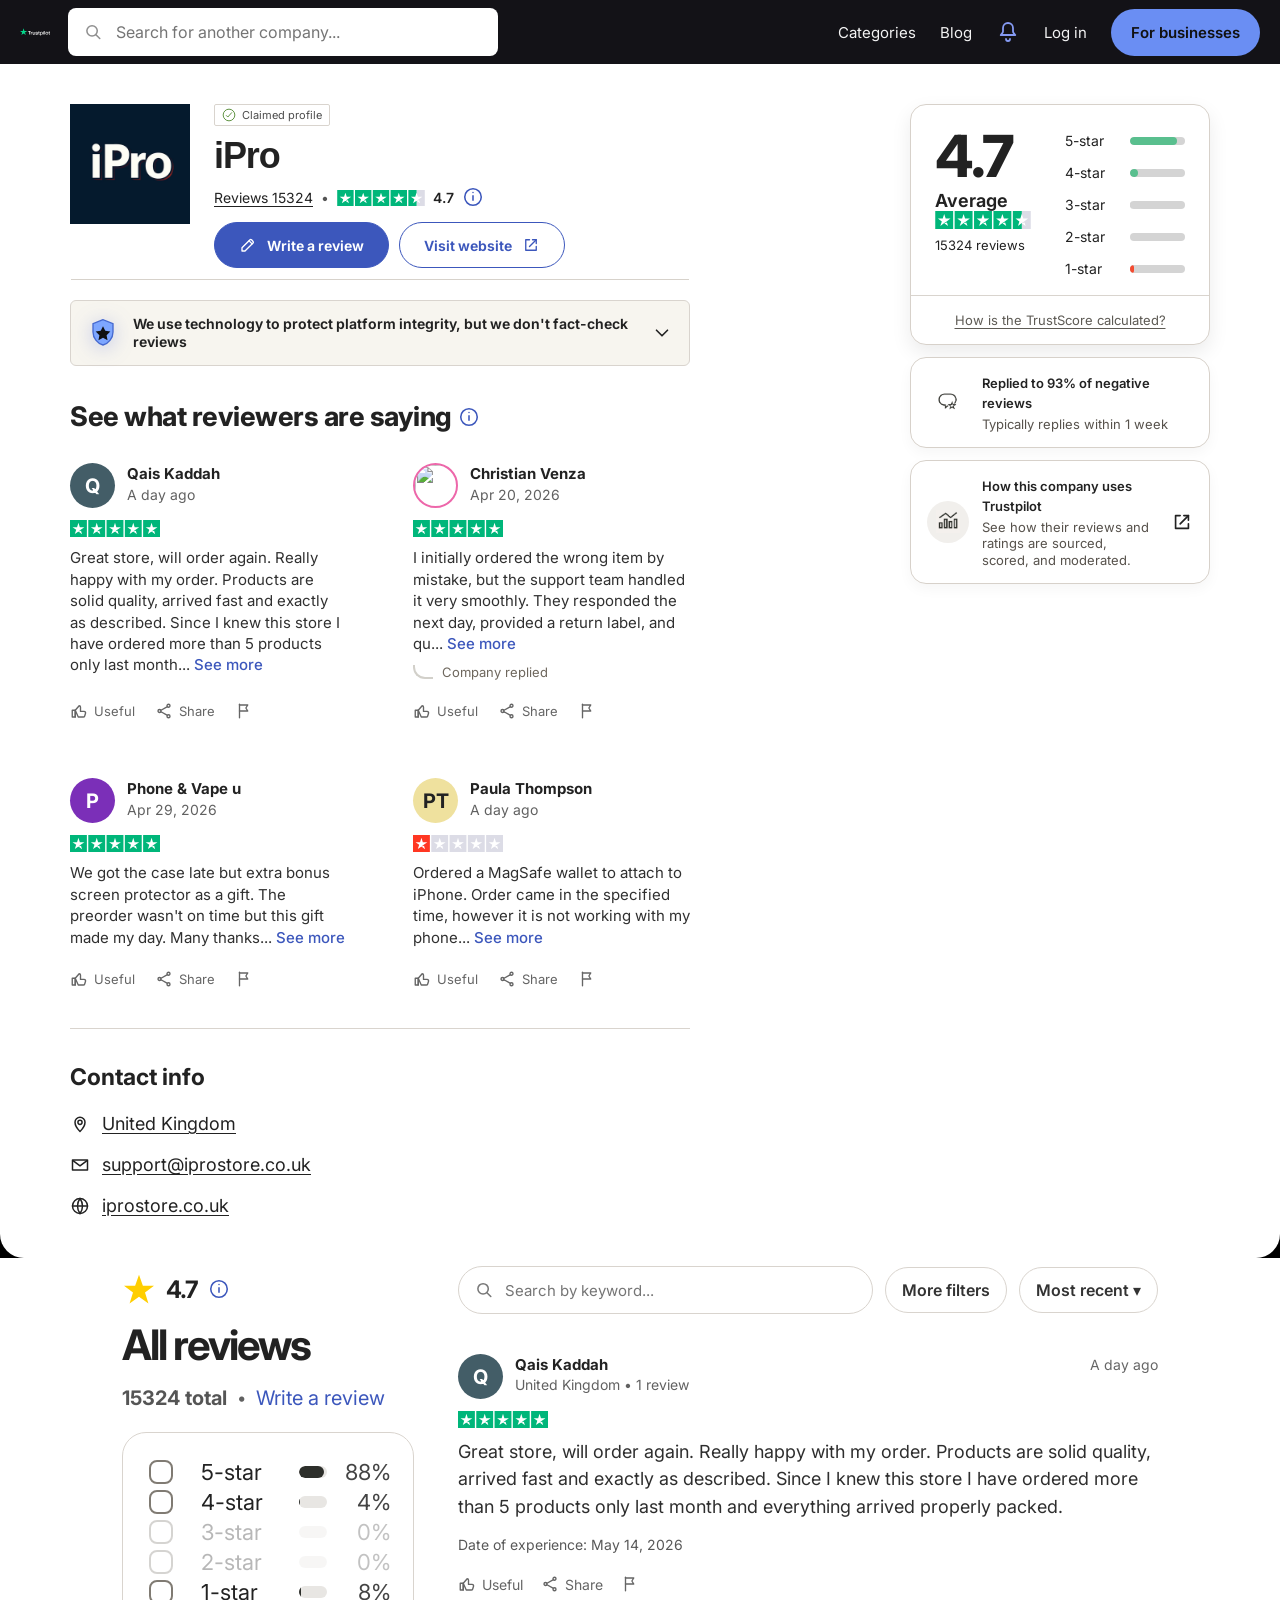
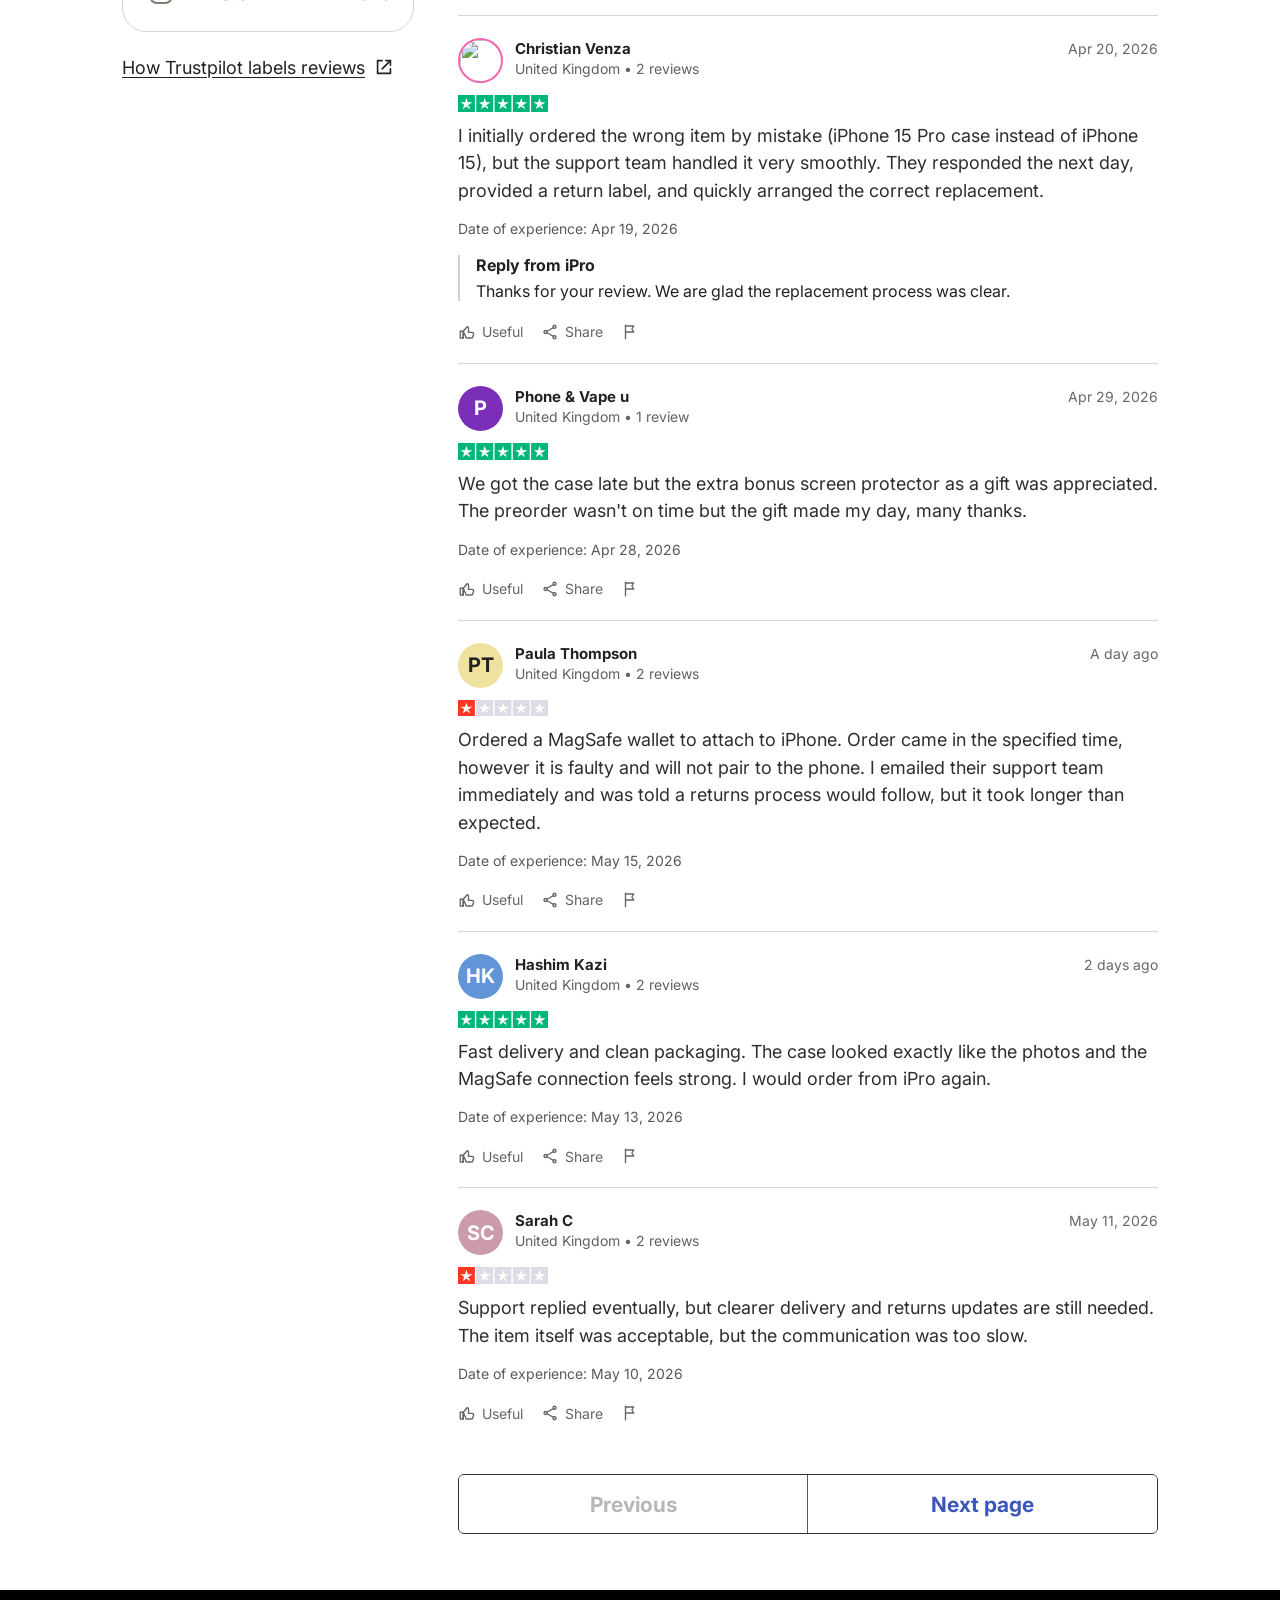
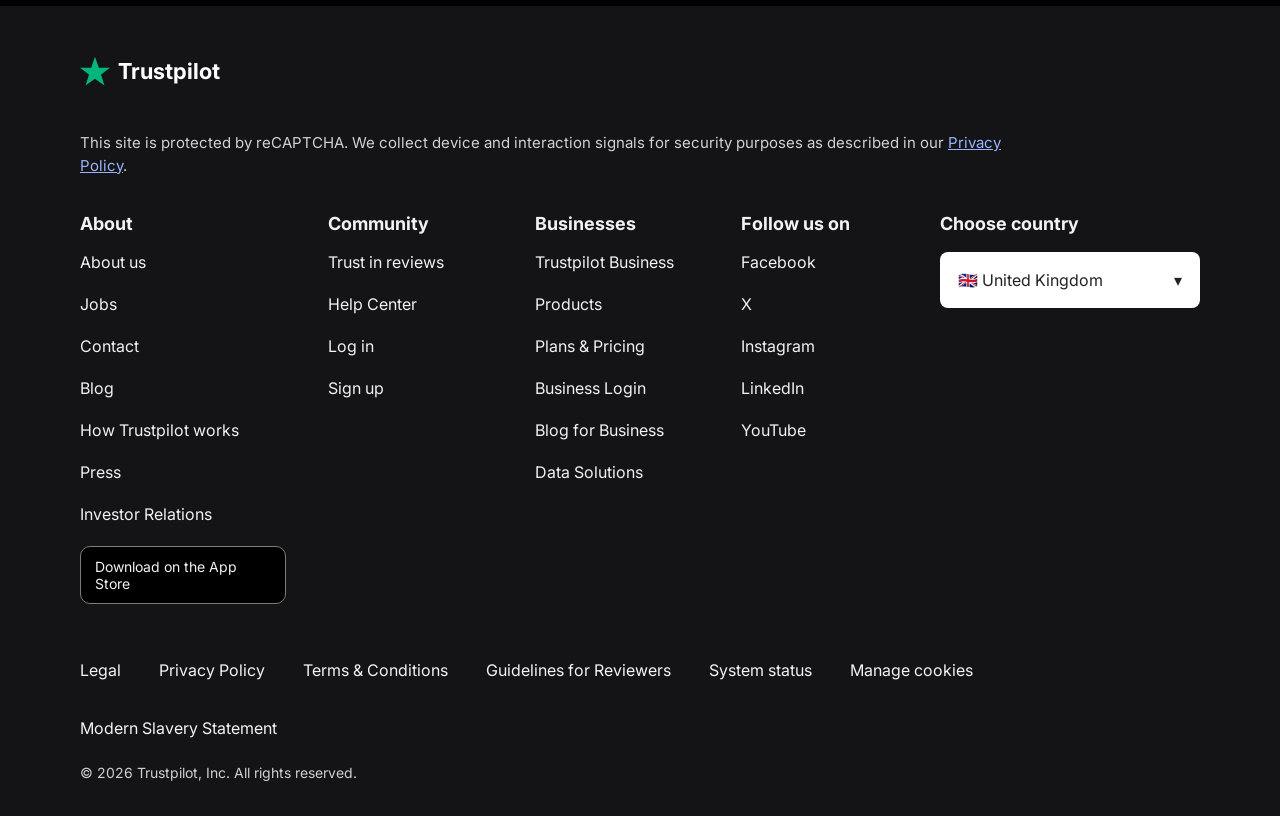
==== commit 0d230e62: "Update index.html" ====
--- a/index.html
+++ b/index.html
@@ -12,10 +12,9 @@
 <body>
   <header class="site-header">
     <div class="nav-shell">
-      <a class="brand" href="#" aria-label="Trustpilot homepage">
-        <svg class="brand-star" viewBox="0 0 48 48" aria-hidden="true"><path d="M24 1l6.2 17.8H48L33.6 29.7 39.1 47 24 36.4 8.9 47l5.5-17.3L0 18.8h17.8z"/></svg>
-        <span>Trustpilot</span>
-      </a>
+      <div class="brand" href="#" aria-label="Trustpilot homepage">
+        <img class="logo brand-star" src="assets/logo-white.svg" alt="User avatar" />
+      </div>
 
       <label class="global-search" aria-label="Search companies">
         <svg viewBox="0 0 24 24" aria-hidden="true"><circle cx="10.5" cy="10.5" r="6.75"></circle><path d="M15.5 15.5l5 5"></path></svg>
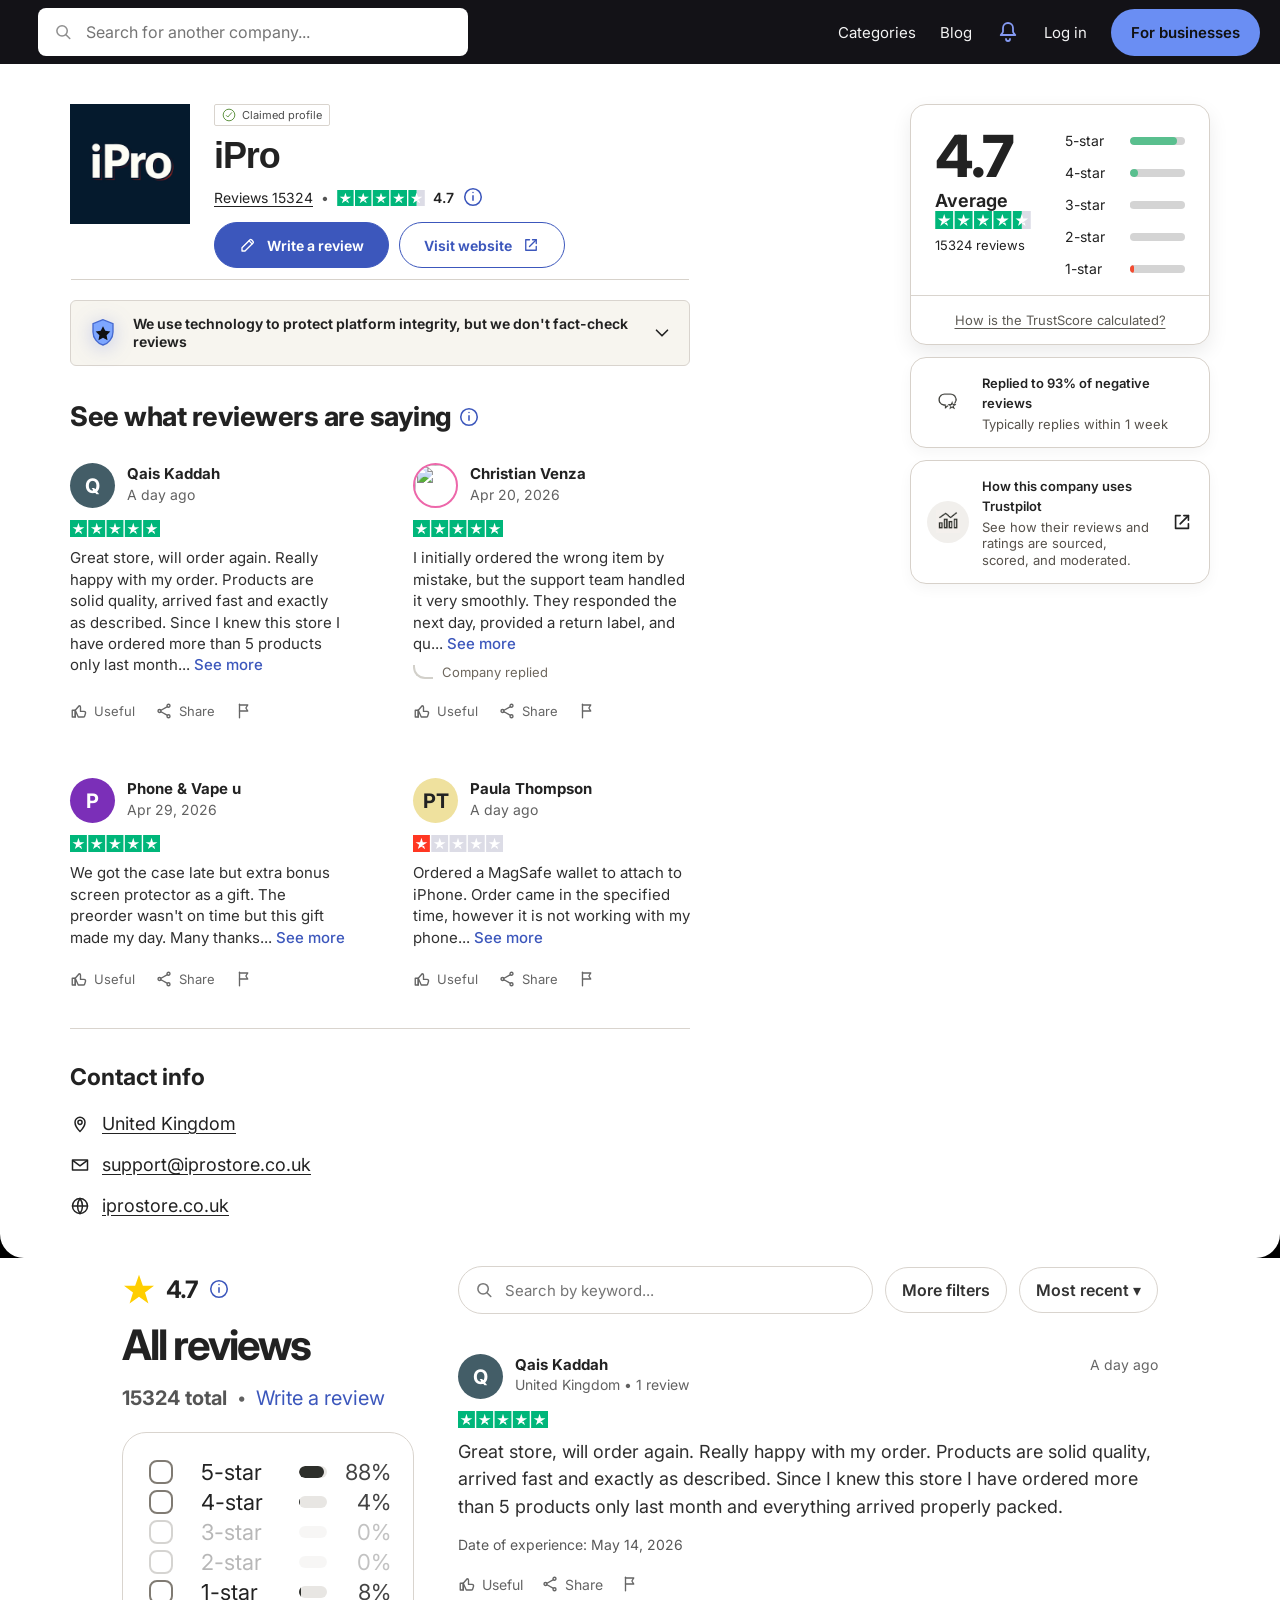
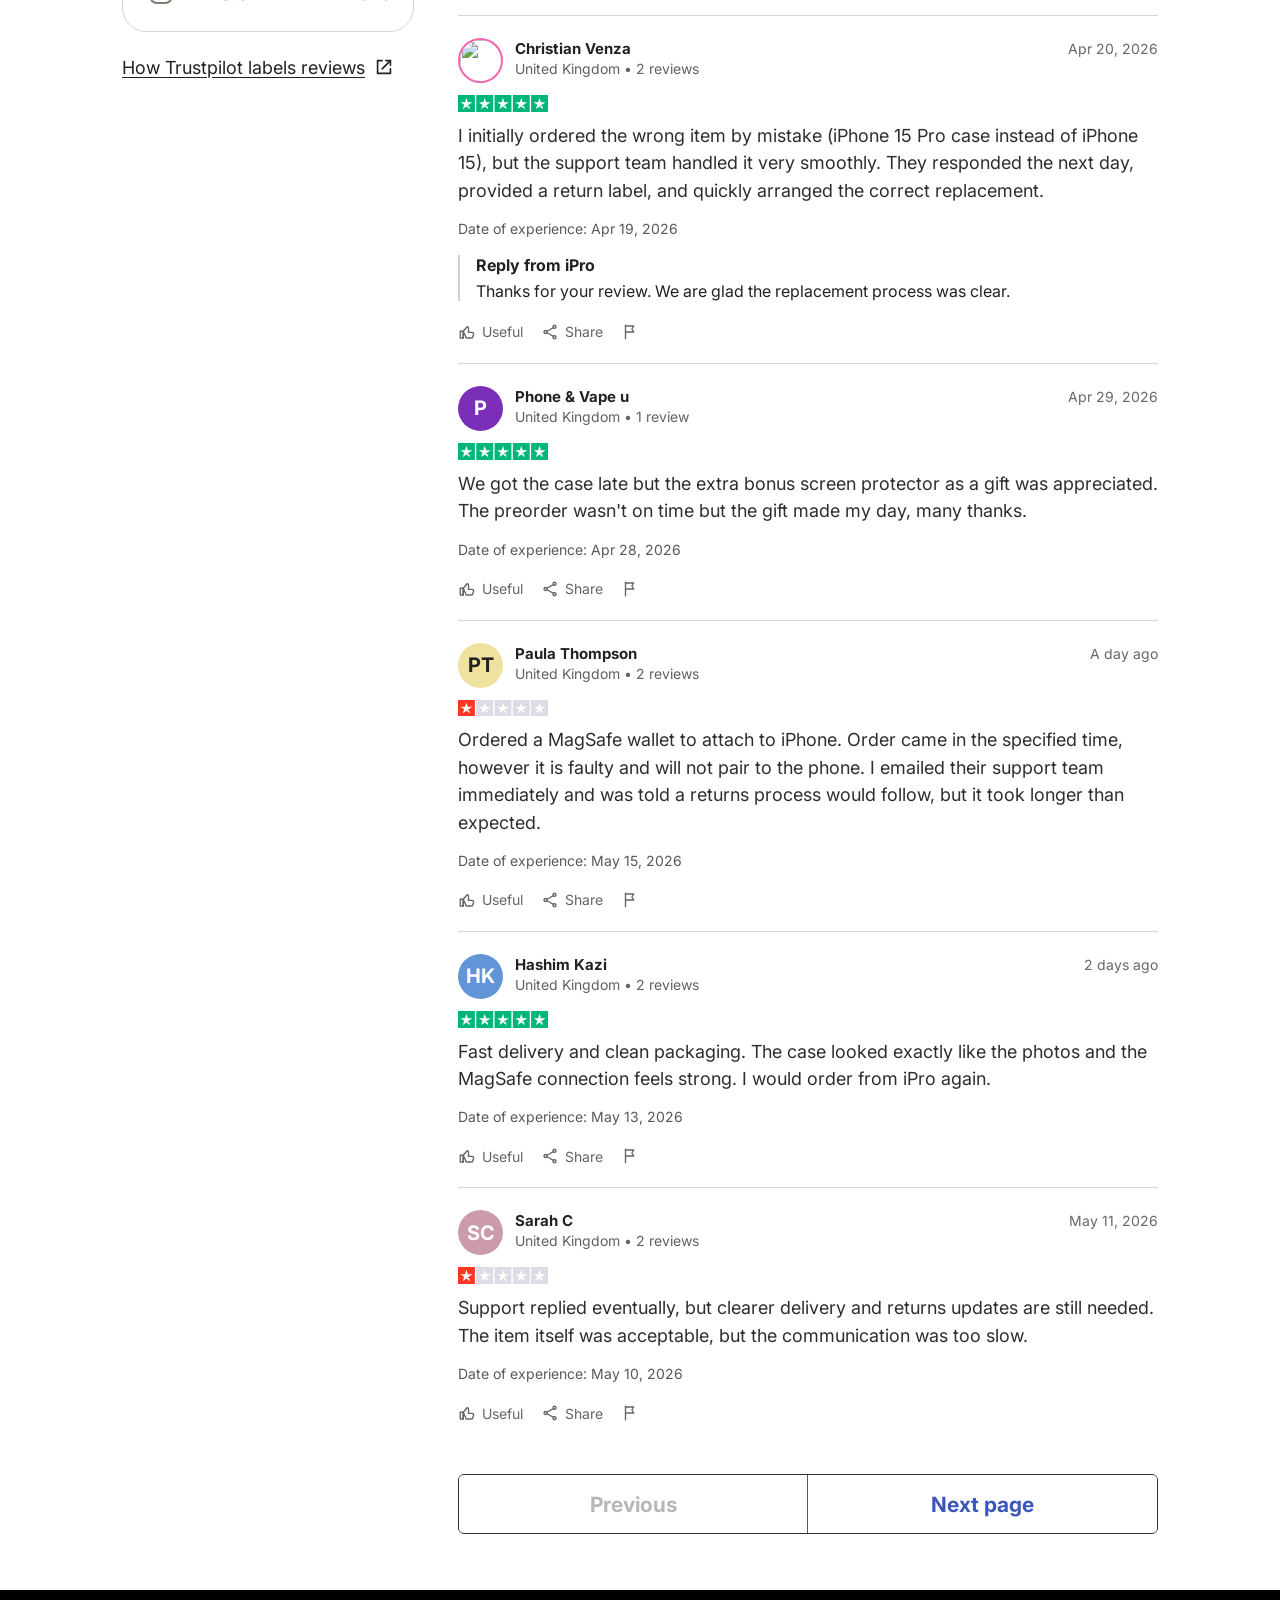
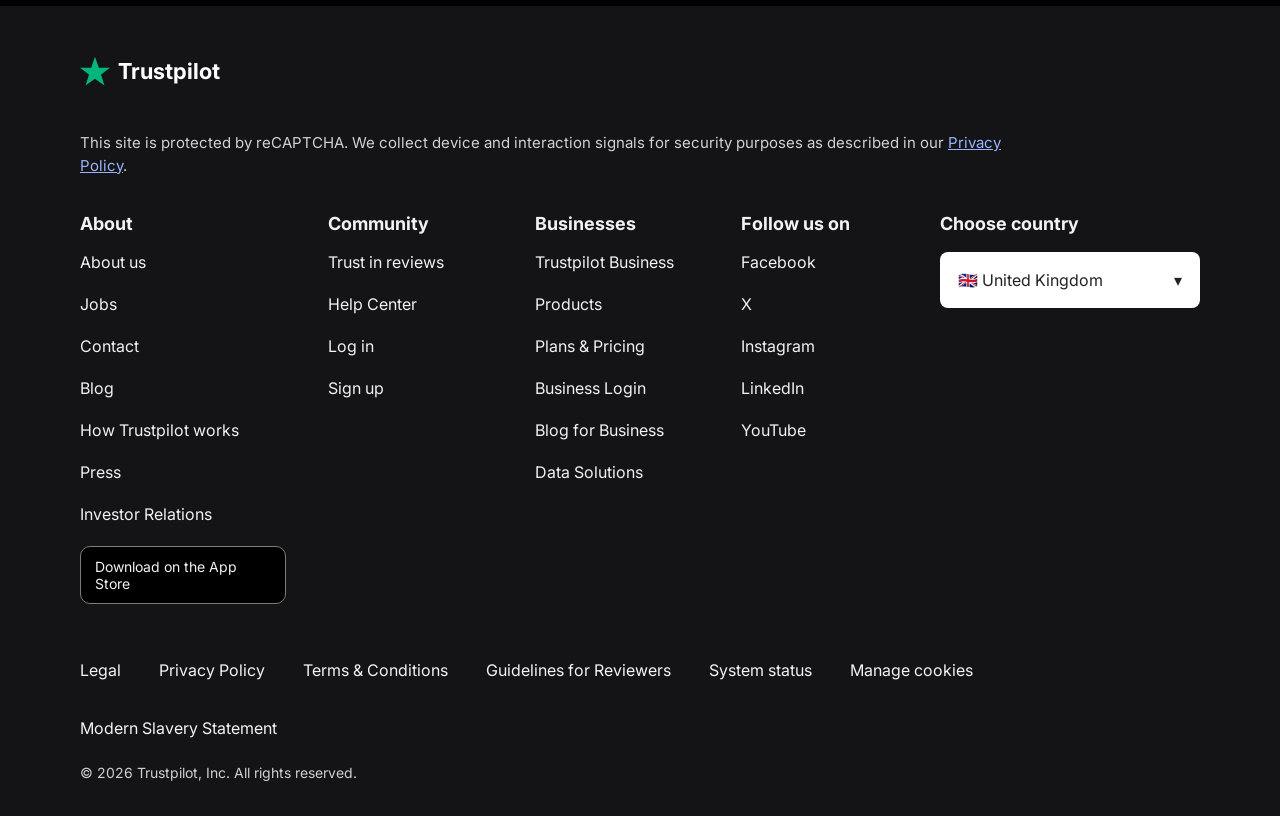
==== commit ca41aa1e: "Update index.html" ====
--- a/index.html
+++ b/index.html
@@ -13,7 +13,7 @@
   <header class="site-header">
     <div class="nav-shell">
       <div class="brand" href="#" aria-label="Trustpilot homepage">
-        <img class="logo brand-star" src="assets/logo-white.svg" alt="User avatar" />
+        <img class="logo" src="assets/logo-white.svg" alt="User avatar" />
       </div>
 
       <label class="global-search" aria-label="Search companies">
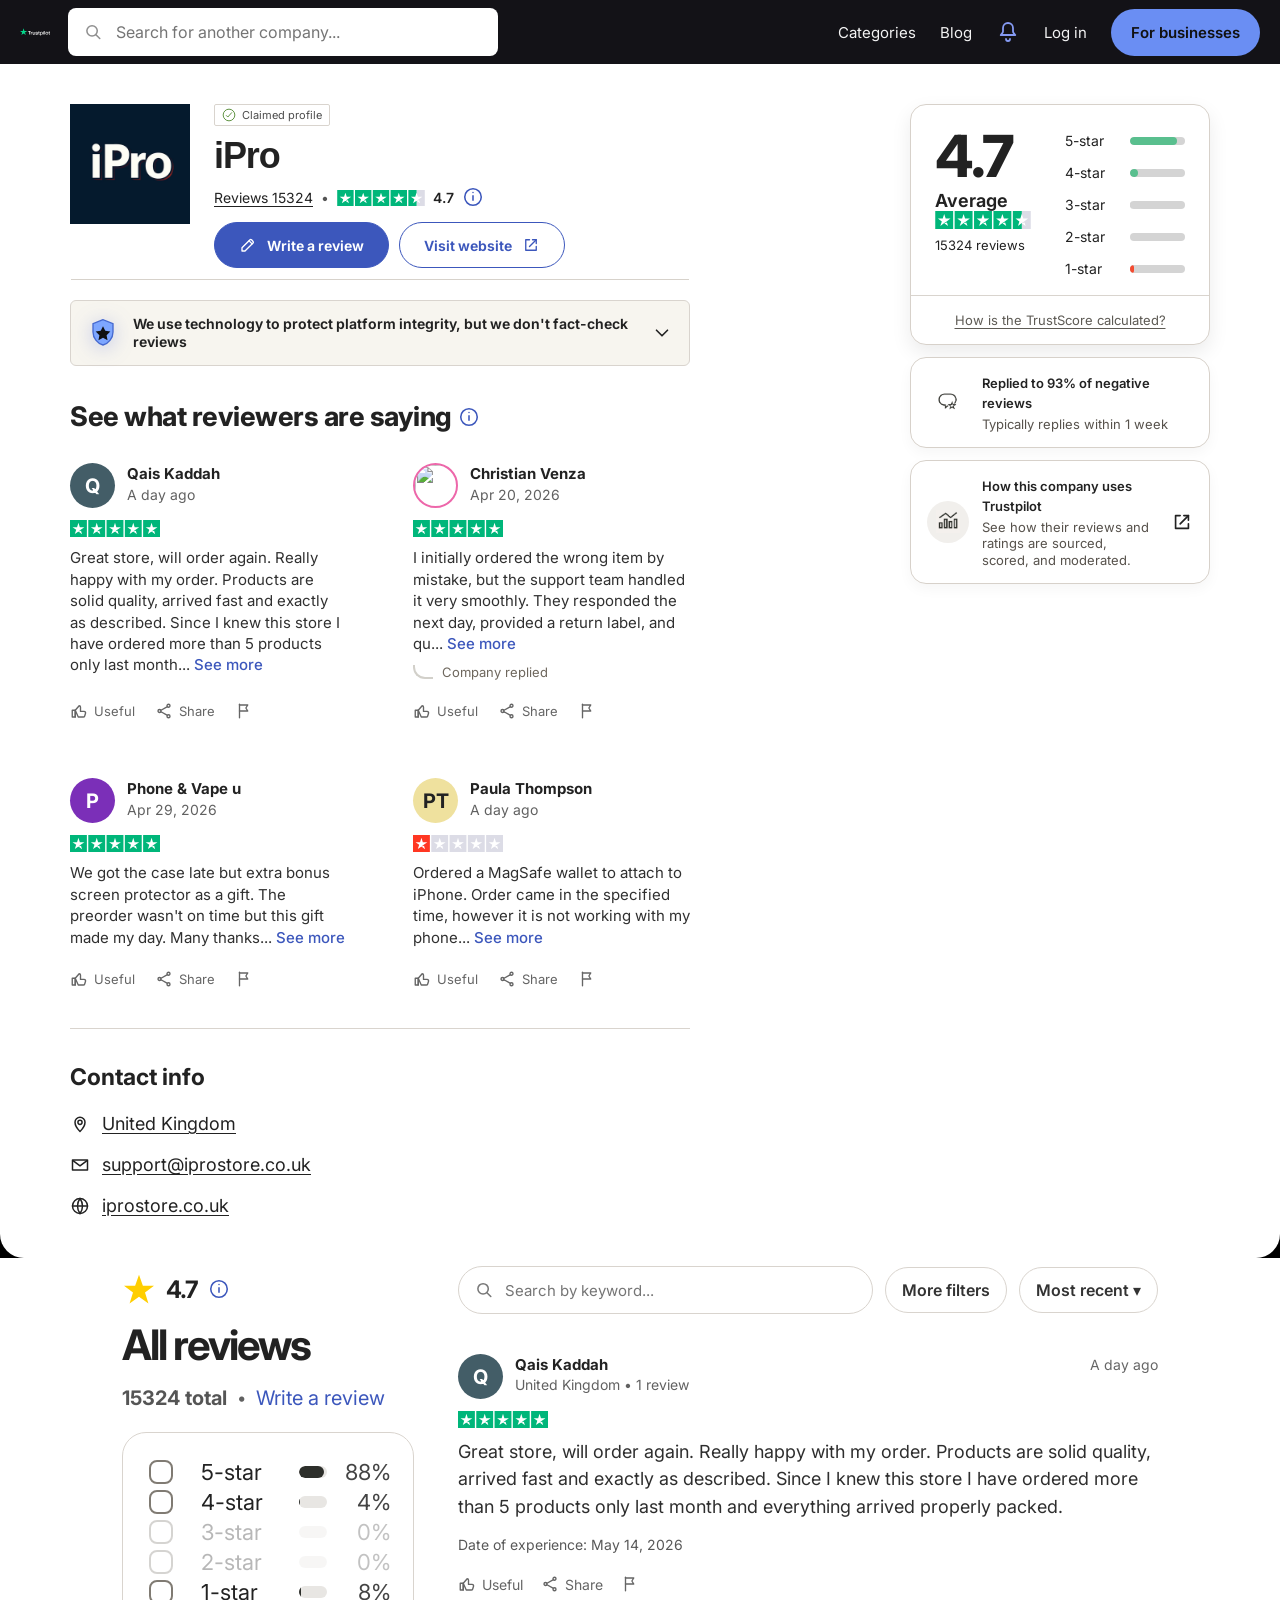
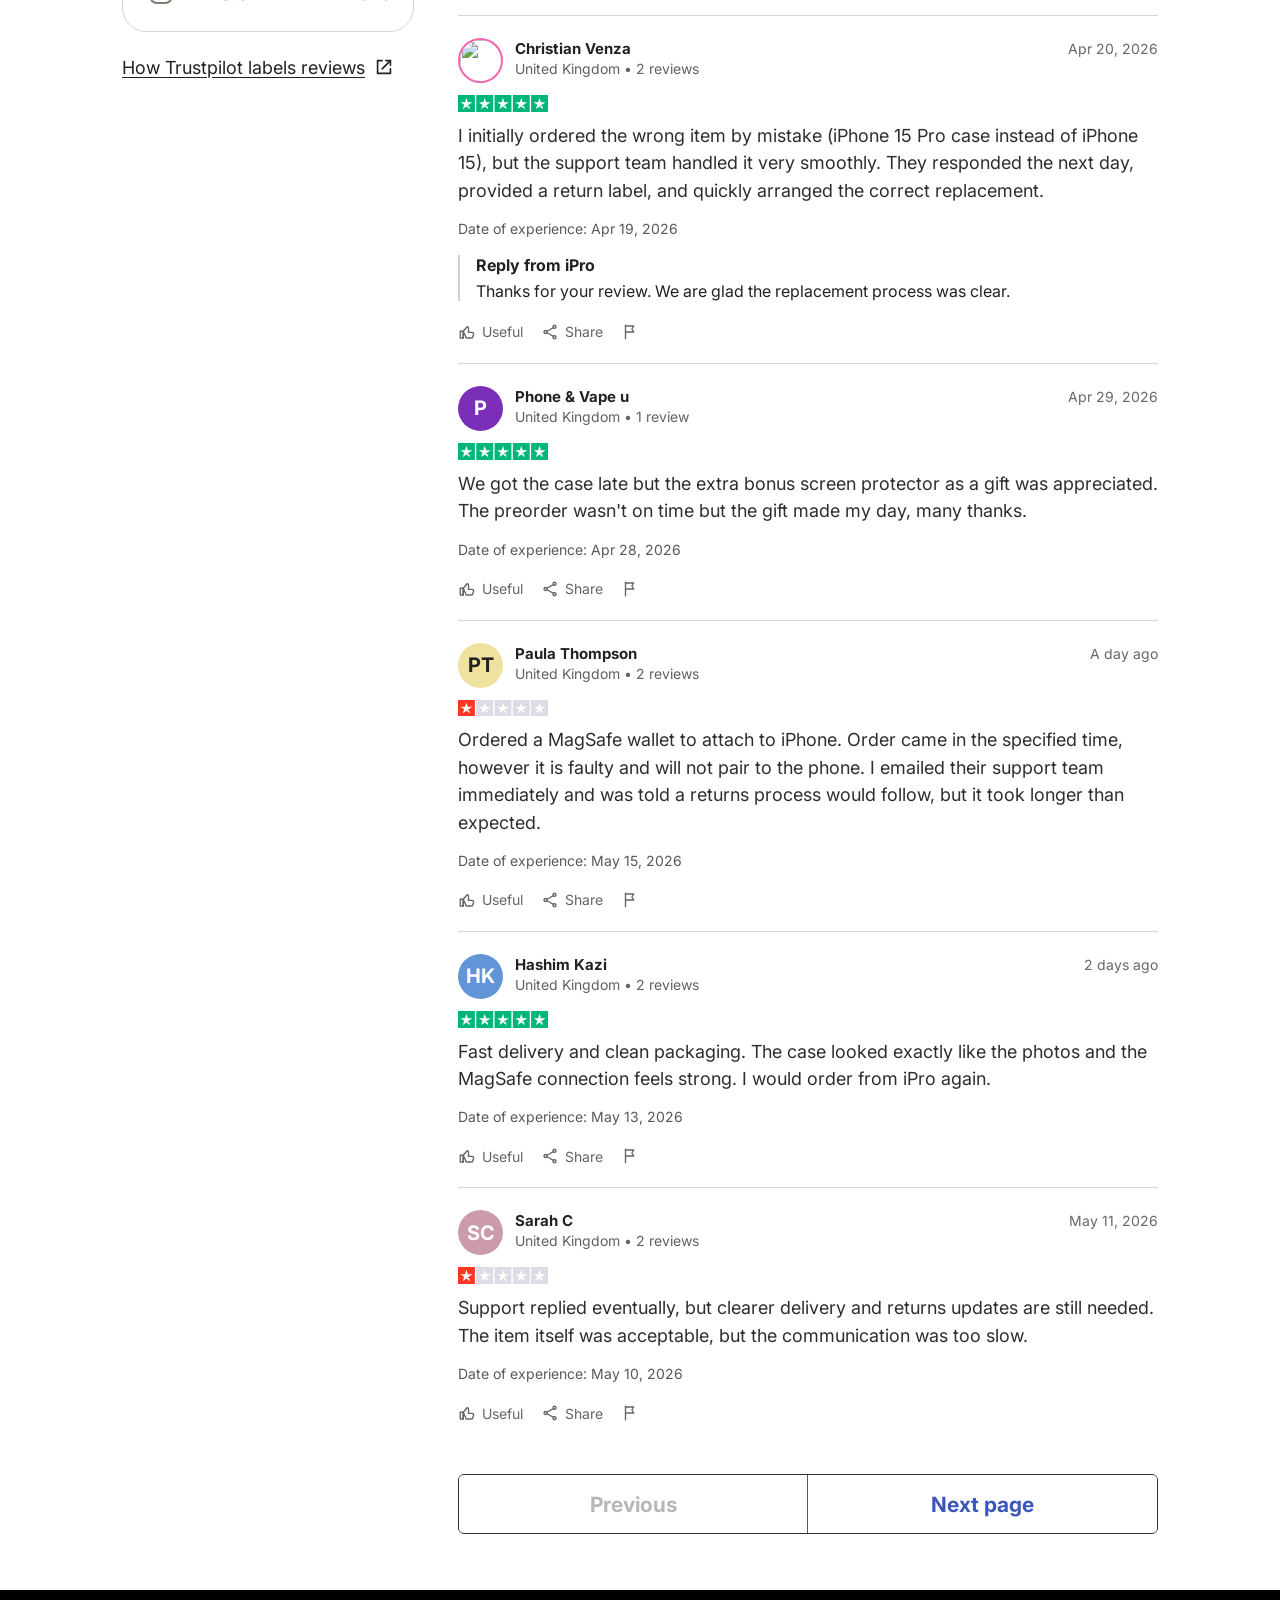
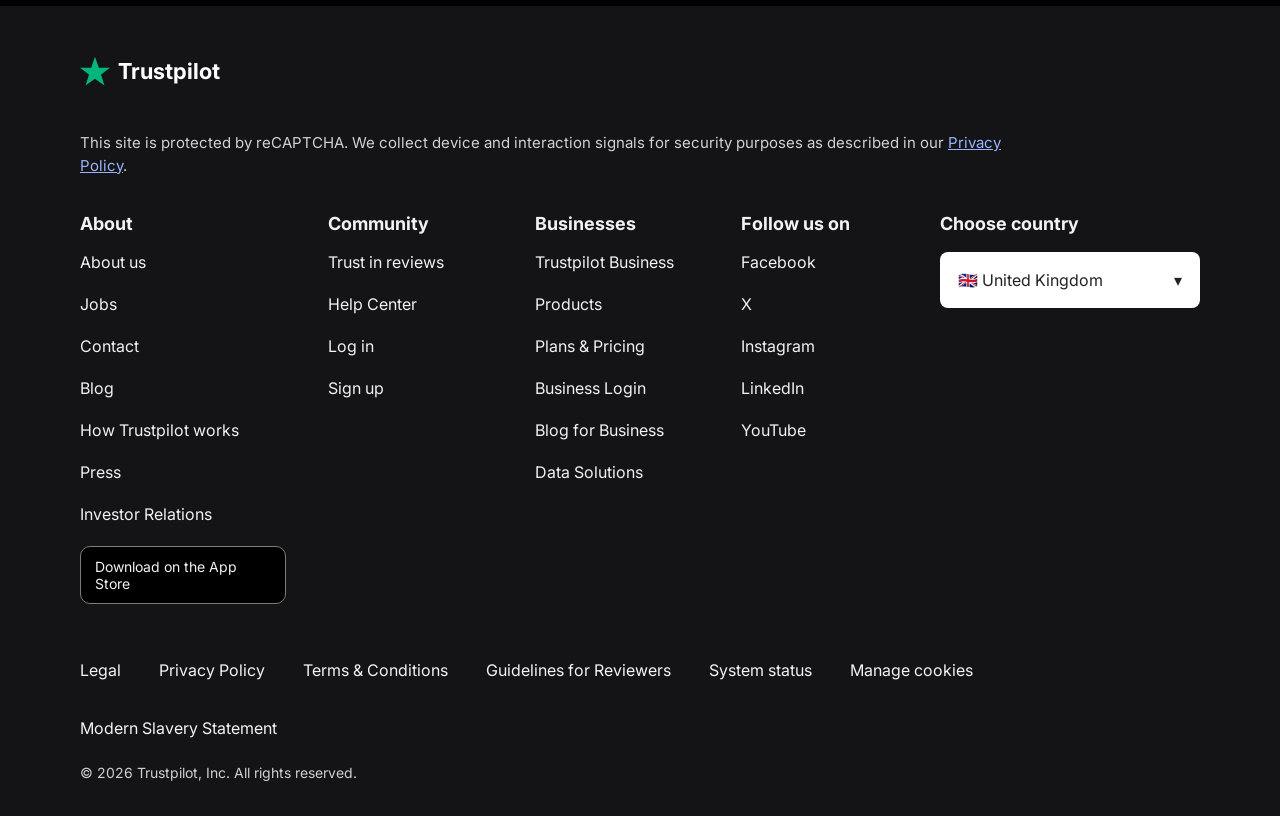
==== commit d41f6408: "Update index.html" ====
--- a/index.html
+++ b/index.html
@@ -13,7 +13,7 @@
   <header class="site-header">
     <div class="nav-shell">
       <div class="brand" href="#" aria-label="Trustpilot homepage">
-        <img class="logo" src="assets/logo-white.svg" alt="User avatar" />
+        <img class="brand-star" src="assets/logo-white.svg" alt="User avatar" />
       </div>
 
       <label class="global-search" aria-label="Search companies">
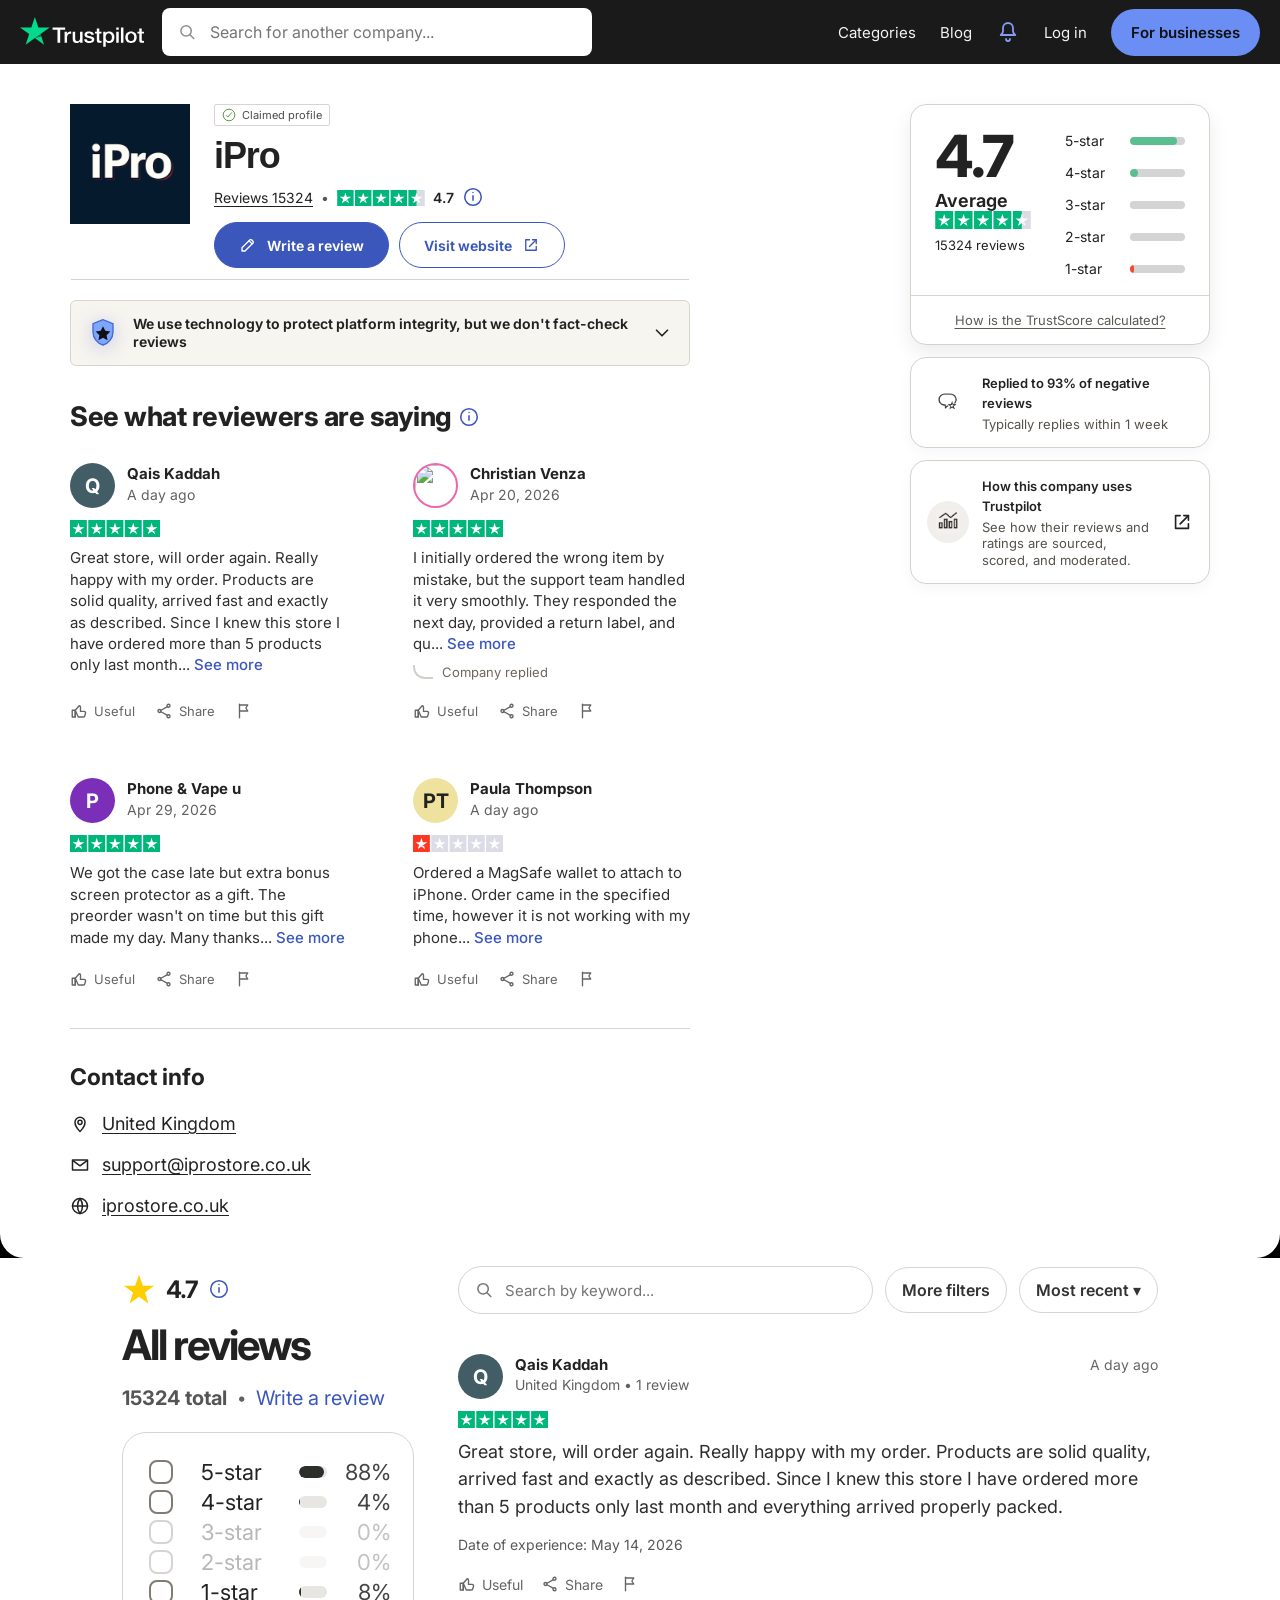
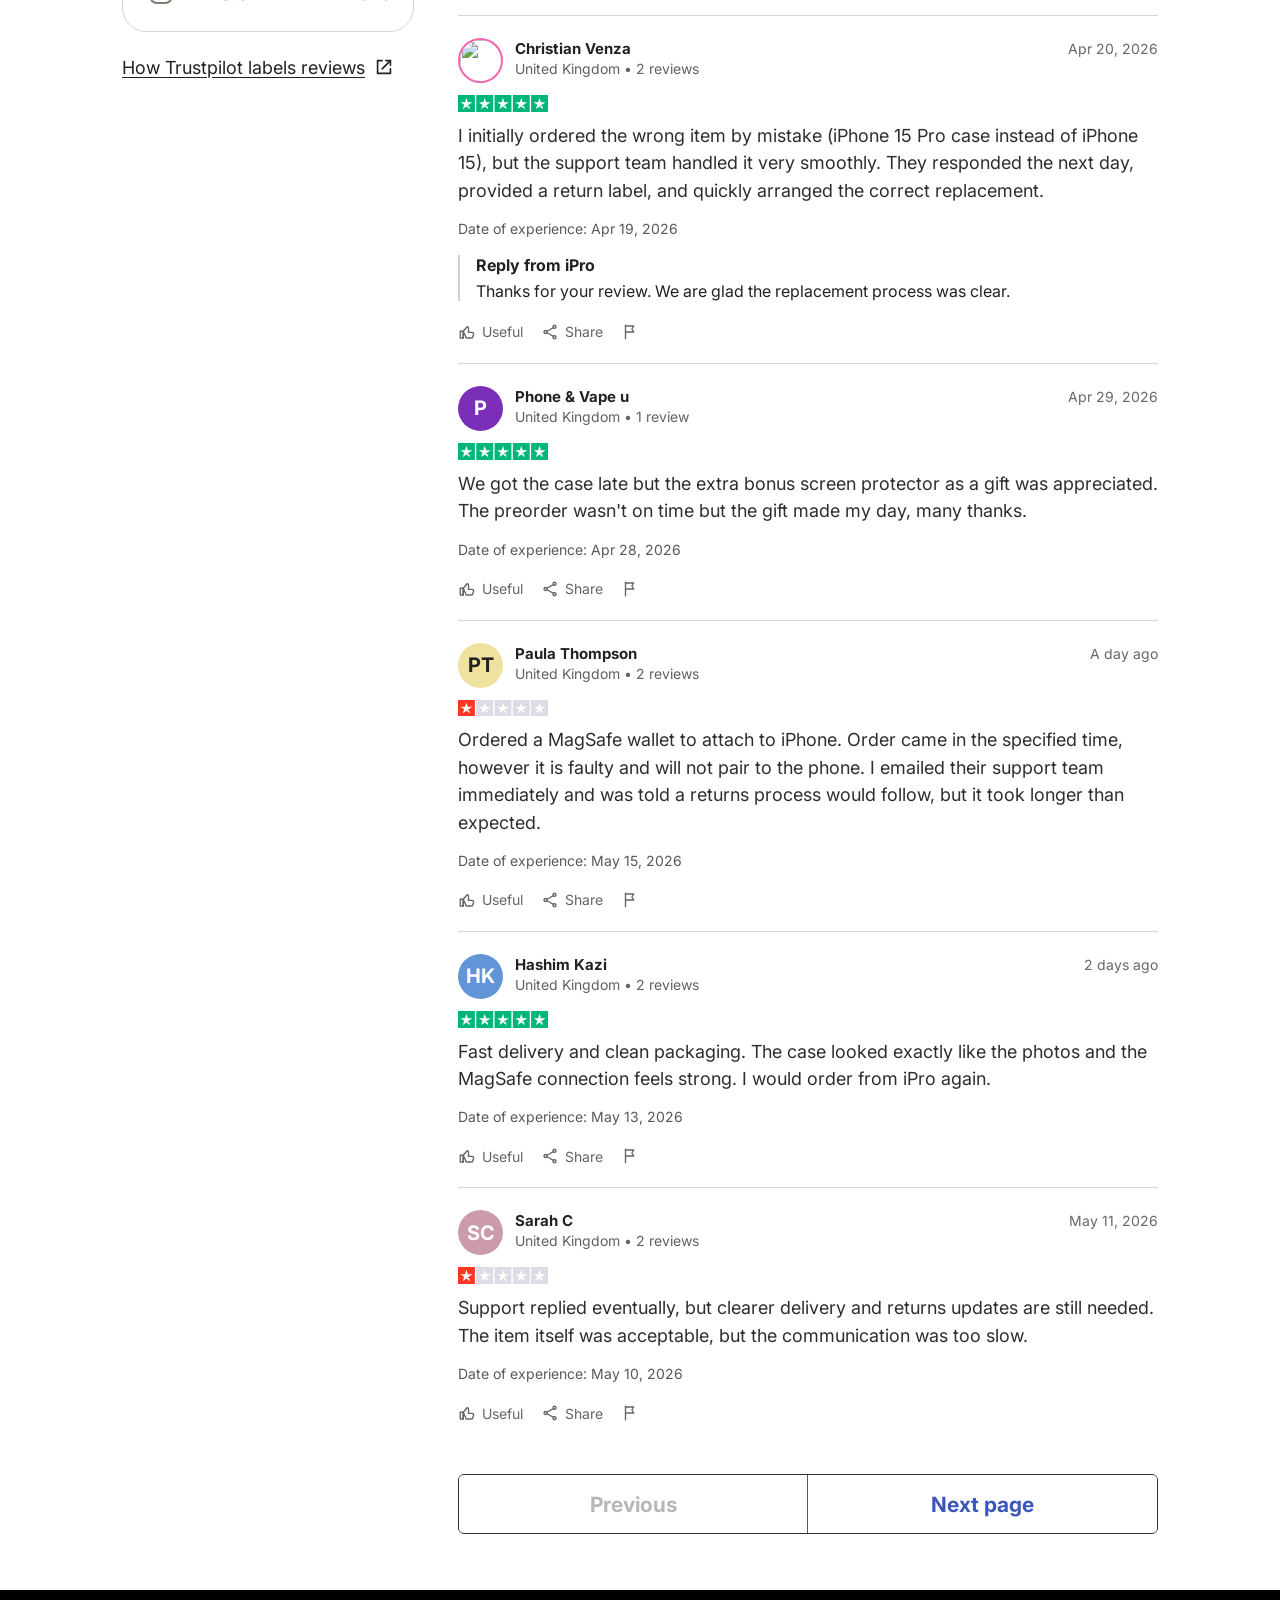
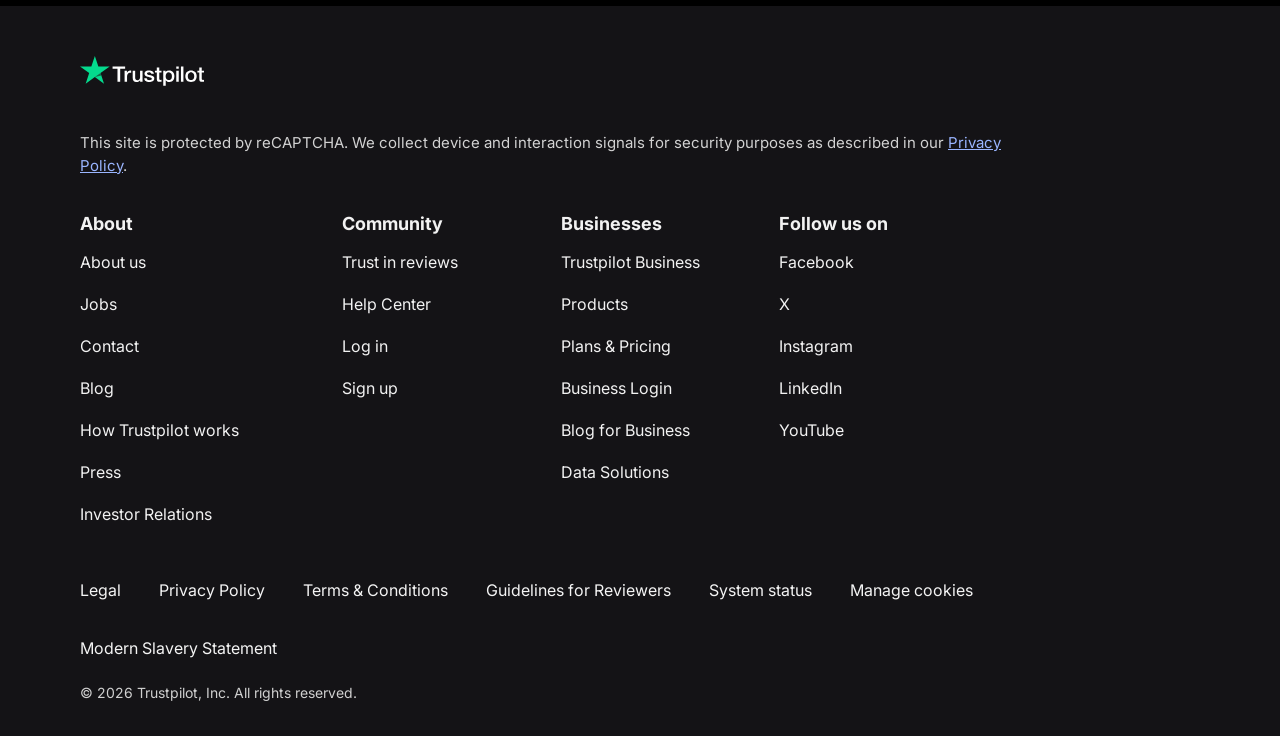
==== commit a9f65580: "Update index.html" ====
--- a/index.html
+++ b/index.html
@@ -242,8 +242,7 @@
     <div class="footer-shell">
       <div class="footer-brand-row">
         <a class="brand footer-brand" href="#">
-          <svg class="brand-star" viewBox="0 0 48 48" aria-hidden="true"><path d="M24 1l6.2 17.8H48L33.6 29.7 39.1 47 24 36.4 8.9 47l5.5-17.3L0 18.8h17.8z"/></svg>
-          <span>Trustpilot</span>
+          <img class="brand-star" src="assets/logo-white.svg" alt="User avatar" />
         </a>
       </div>
 
@@ -259,7 +258,6 @@
           <a href="#">How Trustpilot works</a>
           <a href="#">Press</a>
           <a href="#">Investor Relations</a>
-          <a class="app-store" href="#">Download on the App Store</a>
         </div>
         <div>
           <h4>Community</h4>
@@ -285,10 +283,6 @@
           <a href="#">LinkedIn</a>
           <a href="#">YouTube</a>
         </div>
-        <div>
-          <h4>Choose country</h4>
-          <button class="country-btn" type="button">🇬🇧 United Kingdom <span>▾</span></button>
-        </div>
       </div>
 
       <div class="footer-legal-links">
--- a/style.css
+++ b/style.css
@@ -35,7 +35,7 @@
 button,input{font:inherit}
 svg{display:block}
 .site-header{
-  background:var(--dark);
+  background:#1a1a1b;
   color:#fff;
   position:sticky;
   top:0;
@@ -62,7 +62,7 @@
 .manih {
   background: white !important;
 }
-.brand-star{width:33px;height:33px;fill:#00b67a;flex:none}
+.brand-star{height:33px;flex:none}
 .global-search{
   flex:1;
   max-width:470px;
@@ -381,17 +381,17 @@
 
 /* v3 precision pass: compact Trustpilot-like proportions */
 .nav-shell{max-width:1120px;min-height:64px;padding:8px 18px}
-.brand{font-size:22px}.brand-star{width:31px;height:31px}.global-search{height:46px;max-width:420px}.main-nav{gap:24px}.business-link{padding:13px 20px}
+.brand{font-size:22px}.brand-star{height:31px}.global-search{height:46px;max-width:420px}.main-nav{gap:24px}.business-link{padding:13px 20px}
 .page-shell{max-width:1120px}.top-card{padding:34px 28px 28px;border-radius:0 0 24px 24px;min-height:360px}.hero-grid{grid-template-columns:minmax(0,1fr) 330px;gap:54px;align-items:start}.company-area{display:grid;grid-template-columns:120px minmax(0,1fr);gap:22px;align-items:start}.company-logo{width:120px;height:120px;font-size:31px}.claim-badge{margin:0 0 14px;height:28px;padding:5px 9px;font-size:13px}.hero-main h1{font-size:38px;letter-spacing:-1.6px;margin:0 0 8px}.company-scoreline{gap:9px}.review-count{font-size:15px}.rating-box{width:24px;height:22px}.rating-box::before{font-size:16px}.rating-boxes.inline .rating-box{width:22px;height:20px}.company-scoreline strong{font-size:16px}.info-link svg{width:23px;height:23px}.hero-actions{margin-top:14px}.btn{height:46px;padding:0 22px;font-size:15px;border-width:1.5px}.btn svg{width:20px;height:20px}.score-card-grid{padding:26px 26px 20px;grid-template-columns:1fr 1.05fr;gap:16px}.big-score{font-size:64px}.score-label{font-size:19px;margin-top:8px}.score-meta{font-size:14px;margin-top:9px}.bar-row{grid-template-columns:58px 1fr;font-size:15px;gap:10px}.bar-row i{height:8px}.score-card-footer{padding:14px 20px 16px}.score-card-footer a{font-size:14px}.side-info-card{padding:16px 16px;border-radius:18px;gap:14px}.side-icon{width:48px;height:48px}.side-icon svg{width:26px;height:26px}.side-info-card b{font-size:14px;font-weight:600}.side-info-card p{font-size:14px}.tabs-bar{max-width:1120px;margin:0 auto;top:64px;min-height:62px;padding:0 20px}.tabs-links a{font-size:16px;padding:20px 0}.tab-actions a{width:42px;height:42px}.integrity-card{max-width:1080px;margin:20px auto 0;padding:16px 18px}.integrity-card strong{font-size:15px}.summary-reviews-section{max-width:1080px;margin:0 auto;padding:0}.summary-reviews-section h2{font-size:29px;margin:42px 0 18px}.summary-reviews-track{grid-template-columns:repeat(4,1fr);gap:16px}.preview-card{min-height:300px;padding:20px 18px 16px;border-radius:20px}.avatar{width:48px;height:48px;font-size:24px}.reviewer-row strong{font-size:16px}.reviewer-row span{font-size:14px}.preview-stars{margin:13px 0 10px}.preview-card p{font-size:14px;line-height:1.42}.preview-actions{padding-top:16px}.see-all-btn{font-size:16px;padding:15px 20px}.contact-section{max-width:1080px;margin:36px auto 0;padding:34px 20px 10px}.contact-section h2{font-size:23px}.reviews-shell{max-width:1080px}.reviews-layout{grid-template-columns:292px minmax(0,1fr);gap:44px}.filter-panel{top:138px}.filter-scoreline{margin-bottom:20px}.small-green{width:54px;height:54px}.filter-scoreline strong{font-size:24px}.filter-panel h2{font-size:42px}.filter-box{border-radius:24px;padding:24px 22px}.filter-row{grid-template-columns:42px 84px 1fr 50px;font-size:22px;margin: 0}.filter-row input{width:24px;height:24px}.filter-row i{height:12px}.labels-link{font-size:18px}.footer-shell{max-width:1120px}.footer-grid{gap:42px}
 @media(max-width:1180px){.page-shell,.tabs-bar,.reviews-shell{max-width:100%;}.hero-grid{grid-template-columns:1fr 320px;gap:34px}.summary-reviews-track{display:flex;overflow-x:auto}.preview-card{min-width:280px}.top-card{border-radius:0}.footer-grid{grid-template-columns:repeat(2,minmax(0,1fr))}}
 @media(max-width:900px){.hero-grid{grid-template-columns:1fr}.company-area{grid-template-columns:120px 1fr}.hero-side{max-width:none}.score-card-grid{grid-template-columns:1fr 1.3fr}.reviews-layout{grid-template-columns:1fr}.filter-panel{position:static}.summary-reviews-section,.contact-section,.reviews-shell{padding-left:20px;padding-right:20px}}
-@media(max-width:620px){.nav-shell{min-height:72px;padding:18px 22px}.brand{font-size:28px}.brand-star{width:38px;height:38px}.top-card{padding:30px 22px 18px;min-height:0;border-radius:0 0 28px 28px}.company-area{display:block}.company-top-row{display:flex}.company-logo{width:154px;height:154px;font-size:42px}.only-mobile{display:block}.hero-main h1{font-size:36px;margin-top:20px}.claim-badge{margin:22px 0 20px;font-size:19px;height:44px;padding:8px 10px}.claim-badge svg{width:24px;height:24px}.review-count{font-size:24px}.company-scoreline{gap:12px}.company-scoreline strong{font-size:25px}.rating-boxes.inline .rating-box{width:34px;height:31px}.rating-box::before{font-size:24px}.info-link svg{width:32px;height:32px}.btn.primary{height:68px;font-size:24px}.mobile-top-action .btn.ghost{height:82px;padding:0 26px;font-size:25px}.mobile-top-action .btn.ghost span{font-size:25px}.score-card{margin-top:38px}.score-card-grid{padding:28px 22px 24px}.big-score{font-size:66px}.tabs-bar{top:72px}.summary-reviews-track{gap:14px}.preview-card{min-width:330px}.filter-panel h2{font-size:22px}.filter-row{font-size:20px;grid-template-columns:38px 76px 1fr 48px}.site-footer{padding:42px 24px}}
+@media(max-width:620px){.nav-shell{min-height:72px;padding:18px 22px}.brand{font-size:28px}.brand-star{height:38px}.top-card{padding:30px 22px 18px;min-height:0;border-radius:0 0 28px 28px}.company-area{display:block}.company-top-row{display:flex}.company-logo{width:154px;height:154px;font-size:42px}.only-mobile{display:block}.hero-main h1{font-size:36px;margin-top:20px}.claim-badge{margin:22px 0 20px;font-size:19px;height:44px;padding:8px 10px}.claim-badge svg{width:24px;height:24px}.review-count{font-size:24px}.company-scoreline{gap:12px}.company-scoreline strong{font-size:25px}.rating-boxes.inline .rating-box{width:34px;height:31px}.rating-box::before{font-size:24px}.info-link svg{width:32px;height:32px}.btn.primary{height:68px;font-size:24px}.mobile-top-action .btn.ghost{height:82px;padding:0 26px;font-size:25px}.mobile-top-action .btn.ghost span{font-size:25px}.score-card{margin-top:38px}.score-card-grid{padding:28px 22px 24px}.big-score{font-size:66px}.tabs-bar{top:72px}.summary-reviews-track{gap:14px}.preview-card{min-width:330px}.filter-panel h2{font-size:22px}.filter-row{font-size:20px;grid-template-columns:38px 76px 1fr 48px}.site-footer{padding:42px 24px}}
 
 /* === V4 accuracy pass: Trustpilot-like scale/layout === */
 @media (min-width: 901px){
   body{background: Black;}
   .nav-shell{max-width:1120px;min-height:64px;padding:8px 0;}
-  .brand{font-size:22px}.brand-star{width:30px;height:30px}.global-search{height:48px;max-width:430px}.main-nav{gap:24px}.business-link{padding:14px 20px}
+  .brand{font-size:22px}.brand-star{height:30px}.global-search{height:48px;max-width:430px}.main-nav{gap:24px}.business-link{padding:14px 20px}
   .page-shell{max-width:1120px;background:#fff;border-radius:0 0 24px 24px;padding:0 0 44px;margin:0 auto 0;}
   .top-card{background:transparent;border-radius:0;padding:32px 0 0;min-height:0;box-shadow:none;}
   .hero-grid{max-width:960px;margin:0 auto;display:grid;grid-template-columns:620px 300px;gap:60px;align-items:start;}
@@ -429,7 +429,7 @@
 }
 
 @media (max-width: 900px){
-  .nav-shell{min-height:72px;padding:14px 18px}.brand{font-size:26px}.brand-star{width:36px;height:36px}.mobile-icons{display:flex}.global-search,.main-nav{display:none}
+  .nav-shell{min-height:72px;padding:14px 18px}.brand{font-size:26px}.brand-star{height:36px}.mobile-icons{display:flex}.global-search,.main-nav{display:none}
   .page-shell{background:#fff;border-radius:0 0 28px 28px;padding-bottom:24px;}
   .top-card{padding:26px 16px 14px;border-radius:0 0 28px 28px;min-height:0;background:#fff;}
   .hero-grid{display:block}.company-area{display:block}.company-top-row{display:flex;align-items:flex-start;justify-content:space-between;gap:18px}.company-logo{width:108px;height:108px;font-size:32px}.only-mobile{display:block;margin-top: 20px;}.only-desktop{display:none}
@@ -446,7 +446,7 @@
 }
 
 @media (max-width: 480px){
-  .brand{font-size:24px}.brand-star{width:34px;height:34px}.mobile-icons{gap:18px}.icon-link svg{width:27px;height:27px}
+  .brand{font-size:24px}.brand-star{height:34px}.mobile-icons{gap:18px}.icon-link svg{width:27px;height:27px}
   .company-logo{width:92px;height:92px;font-size:28px}.mobile-top-action .btn.ghost{min-width:170px;height:50px;padding:0 18px}.mobile-top-action .btn.ghost span{font-size:15px}
   .claim-badge{font-size:15px;height:34px}.hero-main h1{font-size:30px}.review-count{font-size:19px}.company-scoreline strong{font-size:19px}.rating-boxes.inline .rating-box{width:24px;height:22px}.rating-box::before{font-size:16px}.btn.primary{height:54px;font-size:17px}
   .score-card-grid{grid-template-columns:1fr 1.35fr;gap:14px;padding:22px 18px}.big-score{font-size:54px}.bar-row{font-size:15px;grid-template-columns:58px 1fr}.score-card-footer a{font-size:16px}.side-info-card b,.side-info-card p{font-size:17px}
@@ -492,7 +492,7 @@
   .site-header{position:sticky;}
   .nav-shell{min-height:68px;padding:13px 16px;}
   .brand{font-size:24px;font-weight:650;letter-spacing:-.5px;}
-  .brand-star{width:33px;height:33px;}
+  .brand-star{height:33px;}
   .mobile-icons{gap:18px;}
   .icon-link svg{width:25px;height:25px;stroke-width:1.65;}
 
@@ -566,7 +566,7 @@
 @media (max-width: 480px){
   .nav-shell{min-height:66px;padding:12px 15px;}
   .brand{font-size:23px;}
-  .brand-star{width:32px;height:32px;}
+  .brand-star{height:32px;}
   .mobile-icons{gap:16px;}
   .icon-link svg{width:24px;height:24px;}
   .top-card{padding:22px 15px 12px;}
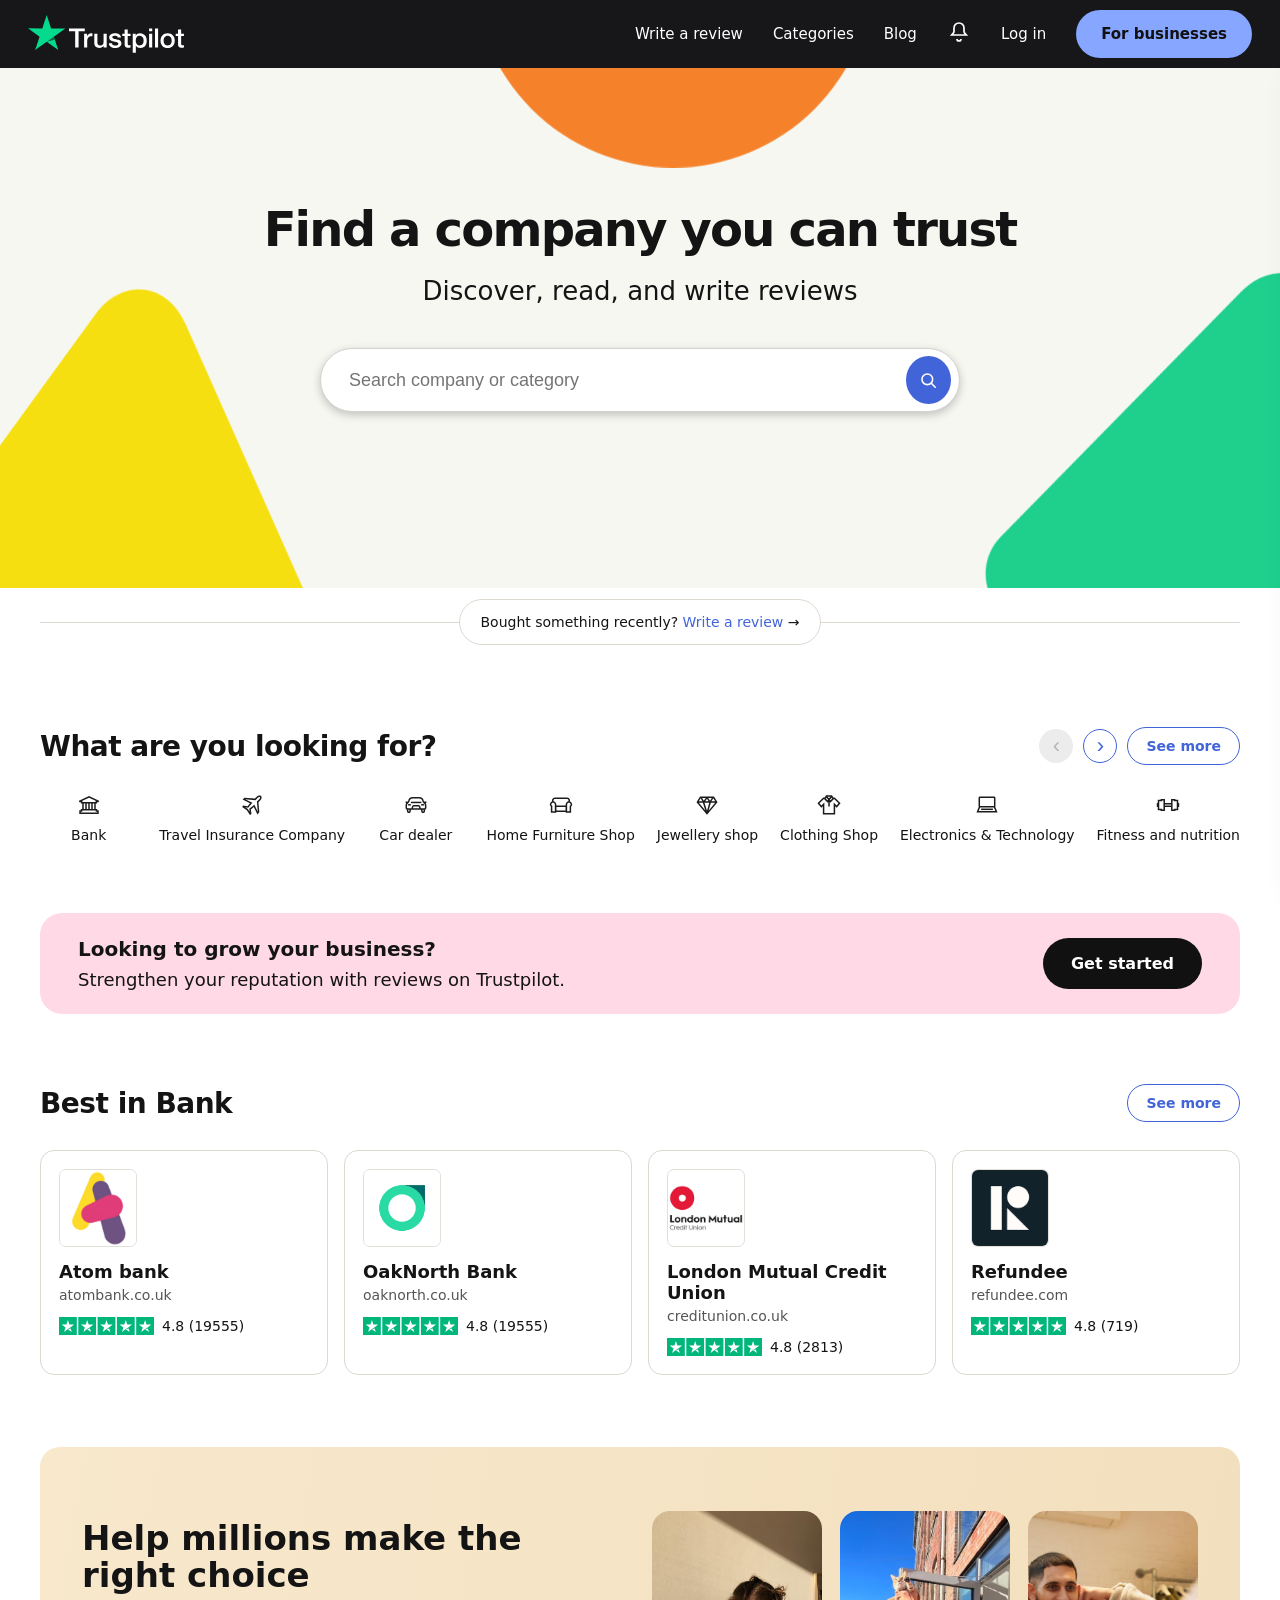
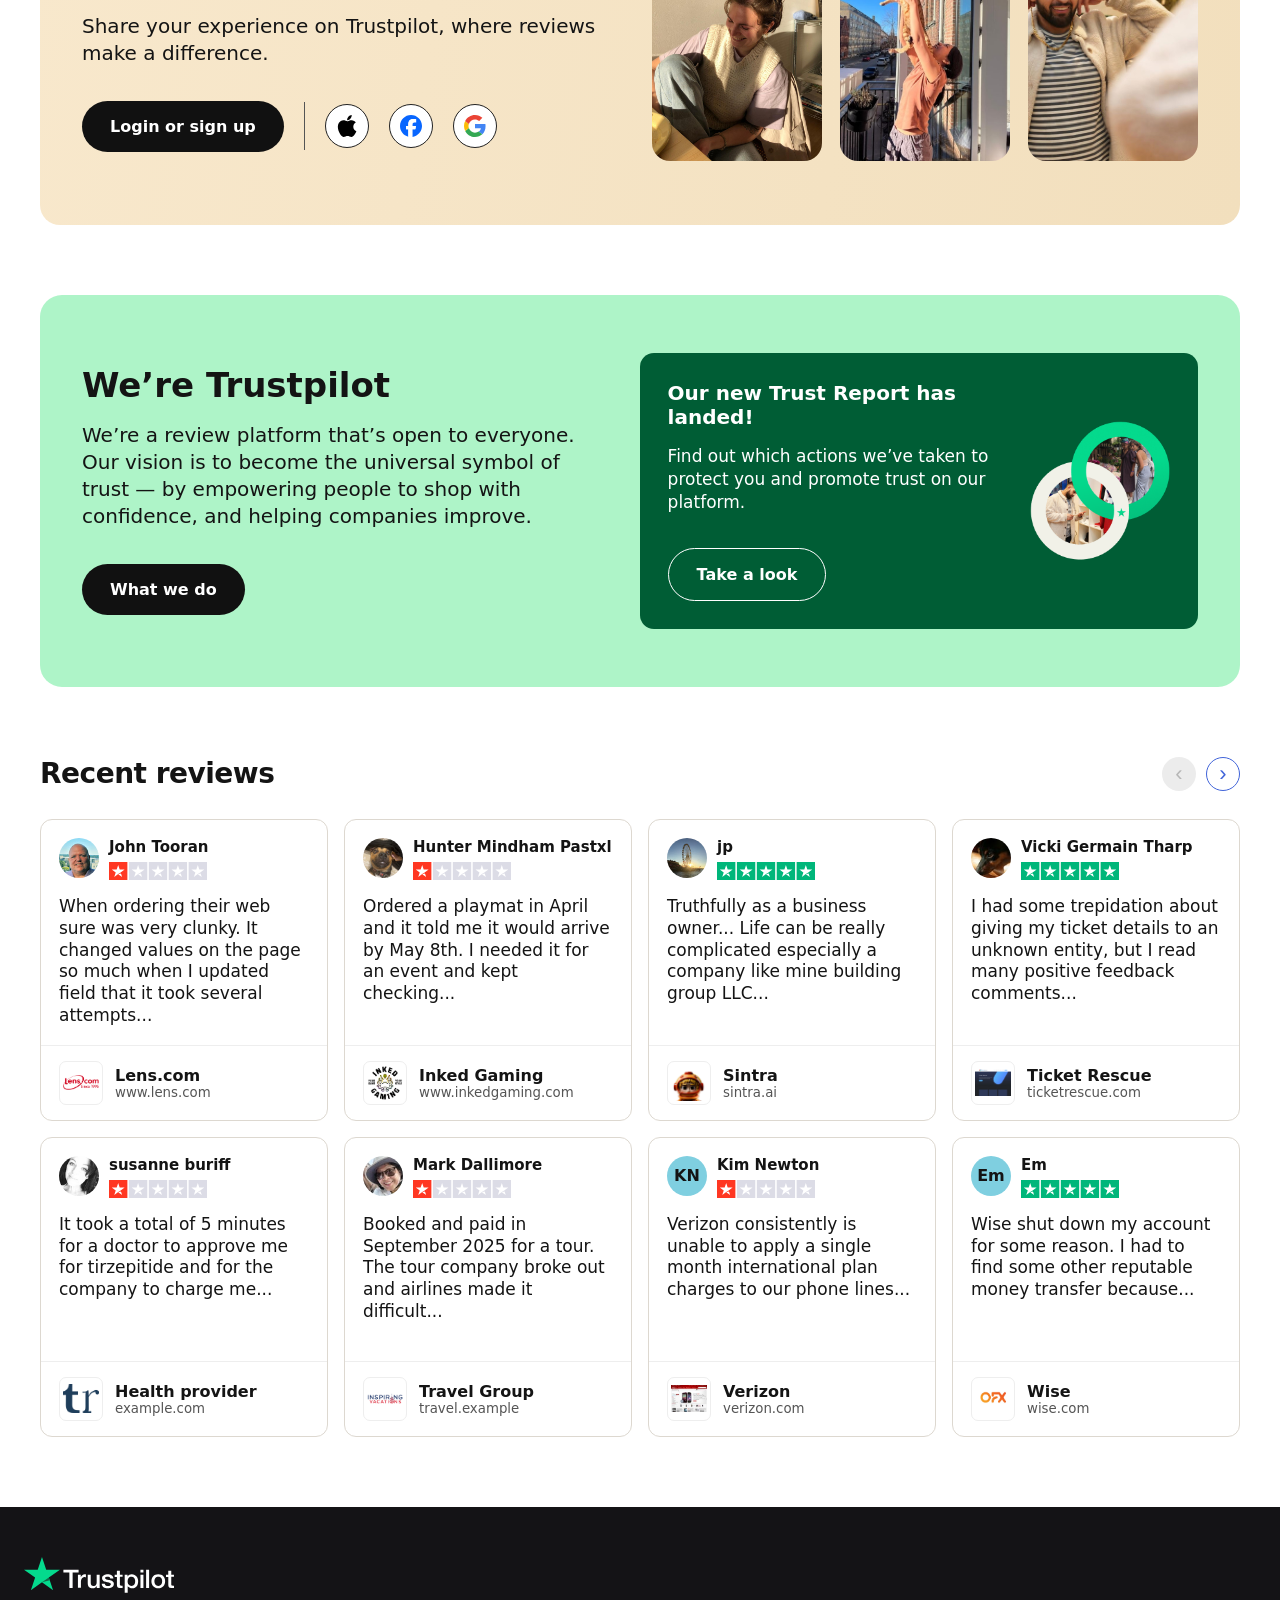
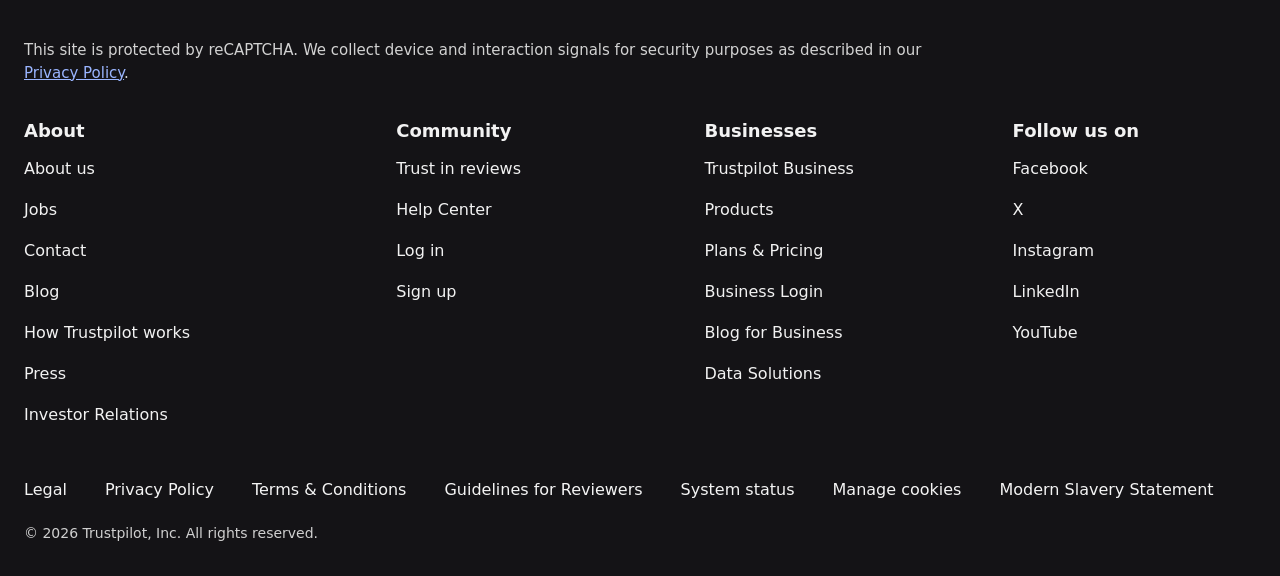
==== commit 6e703b4b: "Add files via upload" ====
--- a/index.html
+++ b/index.html
@@ -1,304 +1,288 @@
-<!doctype html>
+<!DOCTYPE html>
+
 <html lang="en-GB">
 <head>
-  <meta charset="UTF-8" />
-  <meta name="viewport" content="width=device-width, initial-scale=1" />
-  <title>Trustpilot | iPro Reviews</title>
-  <link rel="preconnect" href="https://fonts.googleapis.com">
-  <link rel="preconnect" href="https://fonts.gstatic.com" crossorigin>
-  <link href="https://fonts.googleapis.com/css2?family=Inter:wght@400;500;600;700;800&display=swap" rel="stylesheet">
-  <link rel="stylesheet" href="style.css" />
+<meta charset="utf-8"/>
+<meta content="width=device-width, initial-scale=1" name="viewport"/>
+<title>Trustpilot | Reviews you can trust</title>
+<link href="home.css" rel="stylesheet"/>
 </head>
 <body>
-  <header class="site-header">
-    <div class="nav-shell">
-      <div class="brand" href="#" aria-label="Trustpilot homepage">
-        <img class="brand-star" src="assets/logo-white.svg" alt="User avatar" />
+<div aria-hidden="true" class="search-dim" id="searchDim"></div>
+<header class="home-header" id="homeHeader">
+<div class="home-nav">
+<a aria-label="Trustpilot homepage" class="home-logo" href="index.html">
+<img alt="Trustpilot" src="assets/logo-white.svg"/>
+</a>
+<div class="search-shell header-search-shell">
+<label aria-label="Search companies" class="header-search">
+<svg aria-hidden="true" viewbox="0 0 24 24"><circle cx="10.5" cy="10.5" r="6.75"></circle><path d="M15.5 15.5l5 5"></path></svg>
+<input placeholder="Search for a company or category..." type="search"/>
+</label>
+<div aria-label="Suggested searches" class="search-suggestions header-suggestions" role="listbox">
+<strong>Suggested searches</strong>
+<a class="search-target" data-target="review/iprostore.html" href="review/iprostore.html"><svg viewbox="0 0 24 24"><circle cx="10.5" cy="10.5" r="6.75"></circle><path d="M15.5 15.5l5 5"></path></svg><span>iPro</span><small>iprostore.co.uk</small></a>
+<a class="suggestion-disabled" href="#"><svg viewbox="0 0 24 24"><circle cx="10.5" cy="10.5" r="6.75"></circle><path d="M15.5 15.5l5 5"></path></svg><span>Hotel in United Kingdom</span></a>
+<a class="suggestion-disabled" href="#"><svg viewbox="0 0 24 24"><circle cx="10.5" cy="10.5" r="6.75"></circle><path d="M15.5 15.5l5 5"></path></svg><span>Roofing contractor near me</span></a>
+<a class="suggestion-disabled" href="#"><svg viewbox="0 0 24 24"><circle cx="10.5" cy="10.5" r="6.75"></circle><path d="M15.5 15.5l5 5"></path></svg><span>Mortgage broker in Glasgow</span></a>
+</div>
+</div>
+<nav aria-label="Main navigation" class="home-links">
+<a href="review.html">Write a review</a>
+<a href="#categories">Categories</a>
+<a href="#recent">Blog</a>
+<a aria-label="Notifications" class="bell" href="#"><svg viewBox="0 0 24 24"><path d="M12 3a5 5 0 0 0-5 5v3.2c0 .8-.3 1.6-.9 2.2L4.7 15h14.6l-1.4-1.6c-.6-.6-.9-1.4-.9-2.2V8a5 5 0 0 0-5-5Z"></path><path d="M10 19a2 2 0 0 0 4 0"></path></svg></a>
+<a href="#">Log in</a>
+<a class="business-pill" href="#business">For businesses</a>
+</nav>
+<div class="mobile-actions" aria-label="Mobile header actions">
+  <button type="button" class="mobile-bell js-notification-trigger" aria-label="Notifications"><svg viewBox="0 0 24 24"><path d="M12 3a5 5 0 0 0-5 5v3.2c0 .8-.3 1.6-.9 2.2L4.7 15h14.6l-1.4-1.6c-.6-.6-.9-1.4-.9-2.2V8a5 5 0 0 0-5-5Z"></path><path d="M10 19a2 2 0 0 0 4 0"></path></svg></button>
+  <button type="button" class="mobile-search-trigger" aria-label="Open search"><svg viewBox="0 0 24 24"><circle cx="10.5" cy="10.5" r="6.75"></circle><path d="M15.5 15.5l5 5"></path></svg></button>
+  <button aria-label="Menu" class="mobile-menu" type="button"><span></span><span></span><span></span></button>
+</div>
+</div>
+</header>
+<main>
+<section class="hero" id="heroSearch">
+<div class="shape shape-yellow"></div>
+<div class="shape shape-green"></div>
+<div class="shape shape-orange"></div>
+<div class="hero-inner">
+<h1>Find a company you can trust</h1>
+<p>Discover, read, and write reviews</p>
+<div class="search-shell hero-search-shell">
+<label aria-label="Search company or category" class="hero-search">
+<input placeholder="Search company or category" type="search"/>
+<button aria-label="Search" type="button">
+<svg viewbox="0 0 24 24"><circle cx="10.5" cy="10.5" r="6.75"></circle><path d="M15.5 15.5l5 5"></path></svg>
+</button>
+</label>
+<div aria-label="Suggested searches" class="search-suggestions hero-suggestions" role="listbox">
+<strong>Suggested searches</strong>
+<a class="search-target" data-target="review/iprostore.html" href="review/iprostore.html"><svg viewbox="0 0 24 24"><circle cx="10.5" cy="10.5" r="6.75"></circle><path d="M15.5 15.5l5 5"></path></svg><span>iPro</span><small>iprostore.co.uk</small></a>
+<a class="suggestion-disabled" href="#"><svg viewbox="0 0 24 24"><circle cx="10.5" cy="10.5" r="6.75"></circle><path d="M15.5 15.5l5 5"></path></svg><span>Hotel in United Kingdom</span></a>
+<a class="suggestion-disabled" href="#"><svg viewbox="0 0 24 24"><circle cx="10.5" cy="10.5" r="6.75"></circle><path d="M15.5 15.5l5 5"></path></svg><span>Roofing contractor near me</span></a>
+<a class="suggestion-disabled" href="#"><svg viewbox="0 0 24 24"><circle cx="10.5" cy="10.5" r="6.75"></circle><path d="M15.5 15.5l5 5"></path></svg><span>Mortgage broker in Glasgow</span></a>
+</div>
+</div>
+</div>
+</section>
+<section class="quick-review">
+<div class="line"></div>
+<a href="review.html">Bought something recently? <span>Write a review</span> →</a>
+</section>
+<section class="section categories" id="categories">
+<div class="section-head">
+<h2>What are you looking for?</h2>
+<div class="slider-actions"><button disabled="">‹</button><button>›</button><a href="#">See more</a></div>
+</div>
+<div class="category-row">
+<a href="#"><img alt="" src="assets/categories/banks.svg"/>Bank</a>
+<a href="#"><img alt="" src="assets/categories/travel_insurance.svg"/>Travel Insurance Company</a>
+<a href="#"><img alt="" src="assets/categories/car_dealer.svg"/>Car dealer</a>
+<a href="#"><img alt="" src="assets/categories/furniture_store.svg"/>Home Furniture Shop</a>
+<a href="#"><img alt="" src="assets/categories/jewelry_store.svg"/>Jewellery shop</a>
+<a href="#"><img alt="" src="assets/categories/clothing_store.svg"/>Clothing Shop</a>
+<a href="#"><img alt="" src="assets/categories/electronics_technology.svg"/>Electronics &amp; Technology</a>
+<a href="#"><img alt="" src="assets/categories/fitness_nutrition_center.svg"/>Fitness and nutrition</a>
+</div>
+</section>
+<section class="business-strip" id="business">
+<div>
+<h3>Looking to grow your business?</h3>
+<p>Strengthen your reputation with reviews on Trustpilot.</p>
+</div>
+<a href="#">Get started</a>
+</section>
+<section class="section best-section">
+<div class="section-head">
+<h2>Best in Bank</h2>
+<a class="see-more" href="#">See more</a>
+</div>
+<div class="business-cards">
+<article class="company-card-home">
+<div class="company-mark image-mark"><img src="assets/best-bank/bank-1.avif" alt="Atom bank logo"></div>
+<h3>Atom bank</h3>
+<p>atombank.co.uk</p>
+<div class="card-rating"><img alt="5 stars" src="assets/stars-5.svg"/> <span>4.8 (19555)</span></div>
+</article>
+<article class="company-card-home">
+<div class="company-mark image-mark"><img src="assets/best-bank/bank-2.avif" alt="OakNorth Bank logo"></div>
+<h3>OakNorth Bank</h3>
+<p>oaknorth.co.uk</p>
+<div class="card-rating"><img alt="5 stars" src="assets/stars-5.svg"/> <span>4.8 (19555)</span></div>
+</article>
+<article class="company-card-home">
+<div class="company-mark image-mark"><img src="assets/best-bank/bank-3.avif" alt="London Mutual Credit Union logo"></div>
+<h3>London Mutual Credit Union</h3>
+<p>creditunion.co.uk</p>
+<div class="card-rating"><img alt="5 stars" src="assets/stars-5.svg"/> <span>4.8 (2813)</span></div>
+</article>
+<article class="company-card-home">
+<div class="company-mark image-mark"><img src="assets/best-bank/bank-4.avif" alt="Refundee logo"></div>
+<h3>Refundee</h3>
+<p>refundee.com</p>
+<div class="card-rating"><img alt="5 stars" src="assets/stars-5.svg"/> <span>4.8 (719)</span></div>
+</article>
+</div>
+</section>
+<section class="choice-banner">
+<div>
+<h2>Help millions make the right choice</h2>
+<p>Share your experience on Trustpilot, where reviews make a difference.</p>
+<div class="login-row">
+<a href="#">Login or sign up</a>
+<span></span>
+<button aria-label="Continue with Google" class="social-btn"><img alt="Google" src="assets/auth-icons/auth-1.svg"/></button>
+<button aria-label="Continue with Facebook" class="social-btn"><img alt="Facebook" src="assets/auth-icons/auth-2.svg"/></button>
+<button aria-label="Continue with Apple" class="social-btn"><img alt="Apple" src="assets/auth-icons/auth-3.svg"/></button>
+</div>
+</div>
+<div aria-hidden="true" class="photo-stack">
+<img alt="" src="assets/choice/choice-1.jpg"/>
+<img alt="" src="assets/choice/choice-2.jpg"/>
+<img alt="" src="assets/choice/choice-3.jpg"/>
+</div>
+</section>
+<section class="trust-panel">
+<div class="trust-copy">
+<h2>We’re Trustpilot</h2>
+<p>We’re a review platform that’s open to everyone. Our vision is to become the universal symbol of trust — by empowering people to shop with confidence, and helping companies improve.</p>
+<a href="#">What we do</a>
+</div>
+<div class="report-card"><div class="report-card-copy"><h3>Our new Trust Report has landed!</h3><p>Find out which actions we’ve taken to protect you and promote trust on our platform.</p><a href="#">Take a look</a></div><img alt="Trust Report artwork" class="report-art" src="assets/report/trust-report-rings.png"/></div>
+</section>
+<section class="section recent" id="recent">
+<div class="section-head">
+<h2>Recent reviews</h2>
+<div class="slider-actions"><button disabled="">‹</button><button>›</button></div>
+</div>
+<div class="recent-grid">
+<article><div class="reviewer"><img alt="John Tooran" class="reviewer-photo" src="assets/recent-users/user-1.png"/><div class="reviewer-meta"><b>John Tooran</b><img alt="1 star" class="review-stars" src="assets/stars-1.svg"/></div></div><p>When ordering their web sure was very clunky. It changed values on the page so much when I updated field that it took several attempts...</p><footer><img alt="Lens.com logo" class="mini-logo-img" src="assets/recent-companies/46d2e352000064000500a088-198x149-2x.avif"/><div><b>Lens.com</b><small>www.lens.com</small></div></footer></article>
+<article><div class="reviewer"><img alt="Hunter Mindham Pastxl" class="reviewer-photo" src="assets/recent-users/user-2.png"/><div class="reviewer-meta"><b>Hunter Mindham Pastxl</b><img alt="1 star" class="review-stars" src="assets/stars-1.svg"/></div></div><p>Ordered a playmat in April and it told me it would arrive by May 8th. I needed it for an event and kept checking...</p><footer><img alt="Inked Gaming logo" class="mini-logo-img" src="assets/recent-companies/5c7e73cf83942e00013b3415-198x149-2x.avif"/><div><b>Inked Gaming</b><small>www.inkedgaming.com</small></div></footer></article>
+<article><div class="reviewer"><img alt="jp" class="reviewer-photo" src="assets/recent-users/user-3.png"/><div class="reviewer-meta"><b>jp</b><img alt="5 stars" class="review-stars" src="assets/stars-5.svg"/></div></div><p>Truthfully as a business owner... Life can be really complicated especially a company like mine building group LLC...</p><footer><img alt="Sintra logo" class="mini-logo-img" src="assets/recent-companies/64d265adc76b8b730c104b17-198x149-2x.avif"/><div><b>Sintra</b><small>sintra.ai</small></div></footer></article>
+<article><div class="reviewer"><img alt="Vicki Germain Tharp" class="reviewer-photo" src="assets/recent-users/user-4.png"/><div class="reviewer-meta"><b>Vicki Germain Tharp</b><img alt="5 stars" class="review-stars" src="assets/stars-5.svg"/></div></div><p>I had some trepidation about giving my ticket details to an unknown entity, but I read many positive feedback comments...</p><footer><img alt="Ticket Rescue logo" class="mini-logo-img" src="assets/recent-companies/6376b0d60a59f8326d35dc3f-198x149-2x.avif"/><div><b>Ticket Rescue</b><small>ticketrescue.com</small></div></footer></article>
+<article><div class="reviewer"><img alt="susanne buriff" class="reviewer-photo" src="assets/recent-users/user-5.png"/><div class="reviewer-meta"><b>susanne buriff</b><img alt="1 star" class="review-stars" src="assets/stars-1.svg"/></div></div><p>It took a total of 5 minutes for a doctor to approve me for tirzepitide and for the company to charge me...</p><footer><img alt="Health provider logo" class="mini-logo-img" src="assets/recent-companies/66c514372281d804ef70fcb1-198x149-2x.avif"/><div><b>Health provider</b><small>example.com</small></div></footer></article>
+<article><div class="reviewer"><img alt="Mark Dallimore" class="reviewer-photo" src="assets/recent-users/user-6.png"/><div class="reviewer-meta"><b>Mark Dallimore</b><img alt="1 star" class="review-stars" src="assets/stars-1.svg"/></div></div><p>Booked and paid in September 2025 for a tour. The tour company broke out and airlines made it difficult...</p><footer><img alt="Travel Group logo" class="mini-logo-img" src="assets/recent-companies/5afa61d0d023330001a0b921-198x149-2x.avif"/><div><b>Travel Group</b><small>travel.example</small></div></footer></article>
+<article><div class="reviewer"><span>KN</span><div class="reviewer-meta"><b>Kim Newton</b><img alt="1 star" class="review-stars" src="assets/stars-1.svg"/></div></div><p>Verizon consistently is unable to apply a single month international plan charges to our phone lines...</p><footer><img alt="Verizon logo" class="mini-logo-img" src="assets/recent-companies/4707848e000064000501d81b-198x149-2x.avif"/><div><b>Verizon</b><small>verizon.com</small></div></footer></article>
+<article><div class="reviewer"><span>Em</span><div class="reviewer-meta"><b>Em</b><img alt="5 stars" class="review-stars" src="assets/stars-5.svg"/></div></div><p>Wise shut down my account for some reason. I had to find some other reputable money transfer because...</p><footer><img alt="Wise logo" class="mini-logo-img" src="assets/recent-companies/56444bd10000ff000585701c-198x149-2x.avif"/><div><b>Wise</b><small>wise.com</small></div></footer></article>
+</div>
+</section>
+</main>
+<footer class="site-footer">
+<div class="footer-shell">
+<div class="footer-brand-row">
+<a aria-label="Trustpilot homepage" class="footer-brand" href="index.html">
+<img alt="Trustpilot" class="footer-logo" src="assets/logo-white.svg">
+</img></a>
+</div>
+<p class="footer-notice">This site is protected by reCAPTCHA. We collect device and interaction signals for security purposes as described in our <a href="#">Privacy Policy</a>.</p>
+<div class="footer-grid">
+<div>
+<h4>About</h4>
+<a href="#">About us</a>
+<a href="#">Jobs</a>
+<a href="#">Contact</a>
+<a href="#">Blog</a>
+<a href="#">How Trustpilot works</a>
+<a href="#">Press</a>
+<a href="#">Investor Relations</a>
+</div>
+<div>
+<h4>Community</h4>
+<a href="#">Trust in reviews</a>
+<a href="#">Help Center</a>
+<a href="#">Log in</a>
+<a href="#">Sign up</a>
+</div>
+<div>
+<h4>Businesses</h4>
+<a href="#">Trustpilot Business</a>
+<a href="#">Products</a>
+<a href="#">Plans &amp; Pricing</a>
+<a href="#">Business Login</a>
+<a href="#">Blog for Business</a>
+<a href="#">Data Solutions</a>
+</div>
+<div>
+<h4>Follow us on</h4>
+<a href="#">Facebook</a>
+<a href="#">X</a>
+<a href="#">Instagram</a>
+<a href="#">LinkedIn</a>
+<a href="#">YouTube</a>
+</div>
+</div>
+<div class="footer-legal-links">
+<a href="#">Legal</a>
+<a href="#">Privacy Policy</a>
+<a href="#">Terms &amp; Conditions</a>
+<a href="#">Guidelines for Reviewers</a>
+<a href="#">System status</a>
+<a href="#">Manage cookies</a>
+<a href="#">Modern Slavery Statement</a>
+</div>
+<small>© 2026 Trustpilot, Inc. All rights reserved.</small>
+</div>
+</footer>
+
+
+
+  <div class="mobile-menu-overlay" aria-hidden="true"></div>
+  <aside class="mobile-side-menu" aria-hidden="true" role="dialog" aria-label="Menu">
+    <div class="mobile-menu-inner">
+      <a class="menu-business-pill" href="#business">For businesses</a>
+      <div class="menu-divider"></div>
+      <a class="menu-login" href="#">Log in <span>→</span></a>
+      <nav class="mobile-side-links" aria-label="Mobile site navigation">
+        <a href="review.html">Write a review</a>
+        <a href="#categories">Categories</a>
+        <a href="#recent">Blog</a>
+      </nav>
+    </div>
+  </aside>
+
+  <div class="mobile-search-overlay" aria-hidden="true">
+    <div class="mobile-search-head">
+      <button type="button" class="mobile-search-icon" aria-label="Search">
+        <svg viewBox="0 0 24 24"><circle cx="10.5" cy="10.5" r="6.75"></circle><path d="M15.5 15.5l5 5"></path></svg>
+      </button>
+      <input type="search" class="mobile-search-input" placeholder="Search for a company or category..." />
+      <button type="button" class="mobile-search-close" aria-label="Close search">×</button>
+    </div>
+    <div class="mobile-search-body">
+      <strong>Suggested searches</strong>
+      <a class="search-target" data-target="review/iprostore.html" href="review/iprostore.html"><svg viewBox="0 0 24 24"><circle cx="10.5" cy="10.5" r="6.75"></circle><path d="M15.5 15.5l5 5"></path></svg><span>iPro</span><small>iprostore.co.uk</small></a>
+      <a class="suggestion-disabled" href="#"><svg viewBox="0 0 24 24"><circle cx="10.5" cy="10.5" r="6.75"></circle><path d="M15.5 15.5l5 5"></path></svg><span>Hotel in United Kingdom</span></a>
+      <a class="suggestion-disabled" href="#"><svg viewBox="0 0 24 24"><circle cx="10.5" cy="10.5" r="6.75"></circle><path d="M15.5 15.5l5 5"></path></svg><span>Roofing contractor near me</span></a>
+      <a class="suggestion-disabled" href="#"><svg viewBox="0 0 24 24"><circle cx="10.5" cy="10.5" r="6.75"></circle><path d="M15.5 15.5l5 5"></path></svg><span>Mortgage broker in Glasgow</span></a>
+      <a class="suggestion-disabled" href="#"><svg viewBox="0 0 24 24"><circle cx="10.5" cy="10.5" r="6.75"></circle><path d="M15.5 15.5l5 5"></path></svg><span>Best fitness and nutrition service</span></a>
+      <a class="suggestion-disabled" href="#"><svg viewBox="0 0 24 24"><circle cx="10.5" cy="10.5" r="6.75"></circle><path d="M15.5 15.5l5 5"></path></svg><span>Insurance agency in Birmingham</span></a>
+    </div>
+  </div>
+
+  <div class="tp-loading" aria-hidden="true">
+    <div class="tp-loading-card">
+      <div class="tp-spinner"></div>
+      <strong>Verifying</strong>
+    </div>
+  </div>
+
+  <div class="notif-overlay" aria-hidden="true"></div>
+  <aside class="notif-panel" aria-hidden="true" role="dialog" aria-label="Notifications">
+    <div class="notif-head">
+      <h2>Notifications</h2>
+      <button type="button" class="notif-close" aria-label="Close notifications">×</button>
+    </div>
+    <div class="notif-body">
+      <div class="notif-icon">
+        <svg viewBox="0 0 24 24" aria-hidden="true"><path d="M12 3a5 5 0 0 0-5 5v3.2c0 .8-.3 1.6-.9 2.2L4.7 15h14.6l-1.4-1.6c-.6-.6-.9-1.4-.9-2.2V8a5 5 0 0 0-5-5Z"></path><path d="M10 19a2 2 0 0 0 4 0"></path></svg>
       </div>
-
-      <label class="global-search" aria-label="Search companies">
-        <svg viewBox="0 0 24 24" aria-hidden="true"><circle cx="10.5" cy="10.5" r="6.75"></circle><path d="M15.5 15.5l5 5"></path></svg>
-        <input type="text" placeholder="Search for another company..." />
-      </label>
-
-      <nav class="main-nav" aria-label="Main navigation">
-        <a href="#">Categories</a>
-        <a href="#">Blog</a>
-        <a class="icon-link desktop-only" href="#" aria-label="Notifications">
-          <svg viewBox="0 0 24 24"><path d="M12 3a5 5 0 0 0-5 5v3.2c0 .8-.3 1.6-.9 2.2L4.7 15h14.6l-1.4-1.6c-.6-.6-.9-1.4-.9-2.2V8a5 5 0 0 0-5-5Z"></path><path d="M10 19a2 2 0 0 0 4 0"></path></svg>
-        </a>
-        <a href="#">Log in</a>
-        <a class="business-link" href="#">For businesses</a>
-      </nav>
-
-      <div class="mobile-icons" aria-label="Mobile navigation shortcuts">
-        <a class="icon-link" href="#" aria-label="Notifications">
-          <svg viewBox="0 0 24 24"><path d="M12 3a5 5 0 0 0-5 5v3.2c0 .8-.3 1.6-.9 2.2L4.7 15h14.6l-1.4-1.6c-.6-.6-.9-1.4-.9-2.2V8a5 5 0 0 0-5-5Z"></path><path d="M10 19a2 2 0 0 0 4 0"></path></svg>
-        </a>
-        <a class="icon-link" href="#" aria-label="Search">
-          <svg viewBox="0 0 24 24"><circle cx="10.5" cy="10.5" r="6.75"></circle><path d="M15.5 15.5l5 5"></path></svg>
-        </a>
-        <a class="icon-link" href="#" aria-label="Menu">
-          <svg viewBox="0 0 24 24"><path d="M3 6h18"></path><path d="M3 12h18"></path><path d="M3 18h18"></path></svg>
-        </a>
-      </div>
-    </div>
-  </header>
-
-  <main>
-    <section class="page-shell">
-      <div class="top-card">
-        <div class="hero-grid">
-          <section class="hero-main">
-            <div class="company-area">
-              <div class="company-top-row">
-                <div class="company-logo" aria-label="iPro logo"><img src="assets/ipro-logo.png" alt="iPro" /></div>
-                <div class="mobile-top-action only-mobile">
-                  <a class="btn ghost" href="https://iprostore.co.uk" target="_blank" rel="noopener">
-                    <span>Visit website</span>
-                    <svg viewBox="0 0 24 24"><path d="M14 5h5v5"></path><path d="M10 14 19 5"></path><path d="M19 14v5h-14v-14h5"></path></svg>
-                  </a>
-                </div>
-              </div>
-
-              <div class="company-details-main">
-                <div class="claim-badge">
-                  <svg viewBox="0 0 24 24"><circle cx="12" cy="12" r="10"></circle><path d="M7 12.5l3 3 7-8"></path></svg>
-                  <span>Claimed profile</span>
-                </div>
-
-                <h1>iPro</h1>
-
-                <div class="company-scoreline">
-                  <a href="#allreviews" class="review-count">Reviews 15324</a>
-                  <span class="dot">•</span>
-                  <div class="score-stars-inline" aria-label="Rated 4.7 out of 5">
-                    <span class="rating-boxes inline"><img class="stars-img score-stars-img" src="assets/stars-4.5.svg" alt="5 star rating"></span>
-                  </div>
-                  <strong>4.7</strong>
-                  <a href="#" class="info-link" aria-label="Information">
-                    <svg viewBox="0 0 24 24"><circle cx="12" cy="12" r="9"></circle><path d="M12 10v6"></path><circle cx="12" cy="7.2" r=".8" class="fill"></circle></svg>
-                  </a>
-                </div>
-
-                <div class="hero-actions desktop-actions">
-                  <a class="btn primary" href="review.html">
-                    <svg viewBox="0 0 24 24"><path d="M4 20h4l10.7-10.7a1.4 1.4 0 0 0 0-2L16.7 5a1.4 1.4 0 0 0-2 0L4 15.7z"></path><path d="M13.5 6.5l4 4"></path></svg>
-                    <span>Write a review</span>
-                  </a>
-                  <a class="btn ghost only-desktop" href="https://iprostore.co.uk" target="_blank" rel="noopener">
-                    <span>Visit website</span>
-                    <svg viewBox="0 0 24 24"><path d="M14 5h5v5"></path><path d="M10 14 19 5"></path><path d="M19 14v5h-14v-14h5"></path></svg>
-                  </a>
-                </div>
-              </div>
-            </div>
-          </section>
-
-          <aside class="hero-side">
-            <section class="score-card">
-              <div class="score-card-grid">
-                <div class="score-card-main">
-                  <div class="big-score">4.7</div>
-                  <div class="score-label">Average</div>
-                  <div class="rating-boxes"><img class="stars-img score-stars-img" src="assets/stars-4.5.svg" alt="5 star rating"></div>
-                  <div class="score-meta">15324 reviews</div>
-                </div>
-                <div class="score-bars" aria-label="Rating distribution">
-                  <div class="bar-row"><span>5-star</span><i><b style="width:86%" class="good"></b></i></div>
-                  <div class="bar-row"><span>4-star</span><i><b style="width:2%" class="good small"></b></i></div>
-                  <div class="bar-row"><span>3-star</span><i><b style="width:4%" class="mid"></b></i></div>
-                  <div class="bar-row"><span>2-star</span><i><b style="width:0%" class="mid"></b></i></div>
-                  <div class="bar-row"><span>1-star</span><i><b style="width:8%" class="bad"></b></i></div>
-                </div>
-              </div>
-              <div class="score-card-footer"><a href="#">How is the TrustScore calculated?</a></div>
-            </section>
-
-            <section class="side-info-card">
-              <div class="side-icon reply-icon">
-                <img src="assets/reply-reviews-icon.png" alt="" />
-              </div>
-              <div>
-                <b>Replied to 93% of negative reviews</b>
-                <p>Typically replies within 1 week</p>
-              </div>
-            </section>
-
-            <section class="side-info-card">
-              <div class="side-icon analytics-icon">
-                <img src="assets/company-uses-icon.png" alt="" />
-              </div>
-              <div class="with-arrow">
-                <div>
-                  <b>How this company uses Trustpilot</b>
-                  <p>See how their reviews and ratings are sourced, scored, and moderated.</p>
-                </div>
-                <a href="#" class="arrow-link" aria-label="Open details">
-                  <svg viewBox="0 0 24 24"><path d="M14 5h5v5"></path><path d="M10 14 19 5"></path><path d="M19 14v5h-14v-14h5"></path></svg>
-                </a>
-              </div>
-            </section>
-          </aside>
-        </div>
-      </div>
-
-      <div class="tabs-bar" role="navigation" aria-label="Profile sections">
-        <div class="tabs-links">
-          <a class="active" href="#summary">Summary</a>
-          <a href="#about">About</a>
-          <a href="#allreviews">Reviews</a>
-        </div>
-        <div class="tab-actions">
-          <a href="https://iprostore.co.uk" target="_blank" rel="noopener" aria-label="Visit website">
-            <svg viewBox="0 0 24 24"><path d="M14 5h5v5"></path><path d="M10 14 19 5"></path><path d="M19 14v5h-14v-14h5"></path></svg>
-          </a>
-          <a href="review.html" aria-label="Write a review">
-            <svg viewBox="0 0 24 24"><path d="M4 20h4l10.7-10.7a1.4 1.4 0 0 0 0-2L16.7 5a1.4 1.4 0 0 0-2 0L4 15.7z"></path><path d="M13.5 6.5l4 4"></path></svg>
-          </a>
-        </div>
-      </div>
-
-      <section class="integrity-card" id="summary">
-        <div class="integrity-left">
-          <div class="shield-icon">
-            <svg viewBox="0 0 24 24"><path d="M12 2 4.5 5v6.2c0 4.5 3.2 8.6 7.5 9.8 4.3-1.2 7.5-5.3 7.5-9.8V5z"></path><path d="m12 7 1.7 3.4 3.8.5-2.8 2.7.7 3.8-3.4-1.8-3.4 1.8.7-3.8-2.8-2.7 3.8-.5z" class="shield-star"></path></svg>
-          </div>
-          <strong>We use technology to protect platform integrity, but we don't fact-check reviews</strong>
-        </div>
-        <button class="accordion-toggle" type="button" aria-expanded="false">
-          <svg viewBox="0 0 24 24"><path d="M6 9l6 6 6-6"></path></svg>
-        </button>
-      </section>
-
-      <section class="summary-reviews-section">
-        <h2>See what reviewers are saying <a href="#" class="info-link" aria-label="Information"><svg viewBox="0 0 24 24"><circle cx="12" cy="12" r="9"></circle><path d="M12 10v6"></path><circle cx="12" cy="7.2" r=".8" class="fill"></circle></svg></a></h2>
-        <div class="summary-reviews-track" id="previewReviews"></div>
-        <a class="see-all-btn" href="#allreviews">See all 15324 reviews</a>
-      </section>
-
-      <section class="contact-section" id="about">
-        <h2>Contact info</h2>
-        <div class="contact-list">
-          <a href="#">
-            <svg viewBox="0 0 24 24"><path d="M12 21s-6-5.7-6-11a6 6 0 1 1 12 0c0 5.3-6 11-6 11Z"></path><circle cx="12" cy="10" r="2.5"></circle></svg>
-            <span>United Kingdom</span>
-          </a>
-          <a href="mailto:support@iprostore.co.uk">
-            <svg viewBox="0 0 24 24"><path d="M3 6h18v12H3z"></path><path d="m4 7 8 6 8-6"></path></svg>
-            <span>support@iprostore.co.uk</span>
-          </a>
-          <a href="https://iprostore.co.uk" target="_blank" rel="noopener">
-            <svg viewBox="0 0 24 24"><circle cx="12" cy="12" r="9"></circle><path d="M3 12h18"></path><path d="M12 3a15 15 0 0 1 0 18"></path><path d="M12 3a15 15 0 0 0 0 18"></path></svg>
-            <span>iprostore.co.uk</span>
-          </a>
-        </div>
-      </section>
-    </section>
-<div class="manih">
-    <section class="reviews-shell" id="allreviews">
-      <div class="reviews-layout">
-        <aside class="filter-panel">
-          <div class="filter-scoreline">
-            <svg class="brand-star small-green" viewBox="0 0 48 48"><path d="M24 1l6.2 17.8H48L33.6 29.7 39.1 47 24 36.4 8.9 47l5.5-17.3L0 18.8h17.8z"/></svg>
-            <strong>4.7</strong>
-            <a href="#" class="info-link" aria-label="Information"><svg viewBox="0 0 24 24"><circle cx="12" cy="12" r="9"></circle><path d="M12 10v6"></path><circle cx="12" cy="7.2" r=".8" class="fill"></circle></svg></a>
-          </div>
-          <h2>All reviews</h2>
-          <div class="review-total"><strong>15324 total</strong> <span>•</span> <a href="review.html">Write a review</a></div>
-          <div class="filter-box">
-            <label class="filter-row"><input type="checkbox" value="5"><span>5-star</span><i><b style="width:88%"></b></i><em>88%</em></label>
-            <label class="filter-row"><input type="checkbox" value="4"><span>4-star</span><i><b style="width:4%"></b></i><em>4%</em></label>
-            <label class="filter-row disabled"><input type="checkbox" value="3" disabled><span>3-star</span><i><b style="width:0%"></b></i><em>0%</em></label>
-            <label class="filter-row disabled"><input type="checkbox" value="2" disabled><span>2-star</span><i><b style="width:0%"></b></i><em>0%</em></label>
-            <label class="filter-row"><input type="checkbox" value="1"><span>1-star</span><i><b style="width:8%"></b></i><em>8%</em></label>
-          </div>
-          <a class="labels-link" href="#">How Trustpilot labels reviews
-            <svg viewBox="0 0 24 24"><path d="M14 5h5v5"></path><path d="M10 14 19 5"></path><path d="M19 14v5h-14v-14h5"></path></svg>
-          </a>
-        </aside>
-
-        <section class="reviews-feed-wrap">
-          <div class="feed-tools">
-            <label class="review-search">
-              <svg viewBox="0 0 24 24"><circle cx="10.5" cy="10.5" r="6.75"></circle><path d="M15.5 15.5l5 5"></path></svg>
-              <input id="keywordSearch" type="text" placeholder="Search by keyword..." />
-            </label>
-            <button class="pill-btn" type="button">More filters</button>
-            <button class="pill-btn" type="button">Most recent ▾</button>
-          </div>
-          <div id="reviewFeed"></div>
-          <nav class="reviews-pagination" aria-label="Review pages">
-            <button type="button" id="prevPageBtn" class="page-btn previous" disabled>Previous</button>
-            <button type="button" id="nextPageBtn" class="page-btn next">Next page</button>
-          </nav>
-        </section>
-      </div>
-    </section>
-</div>
-  </main>
-
-  <footer class="site-footer">
-    <div class="footer-shell">
-      <div class="footer-brand-row">
-        <a class="brand footer-brand" href="#">
-          <img class="brand-star" src="assets/logo-white.svg" alt="User avatar" />
-        </a>
-      </div>
-
-      <p class="footer-notice">This site is protected by reCAPTCHA. We collect device and interaction signals for security purposes as described in our <a href="#">Privacy Policy</a>.</p>
-
-      <div class="footer-grid">
-        <div>
-          <h4>About</h4>
-          <a href="#">About us</a>
-          <a href="#">Jobs</a>
-          <a href="#">Contact</a>
-          <a href="#">Blog</a>
-          <a href="#">How Trustpilot works</a>
-          <a href="#">Press</a>
-          <a href="#">Investor Relations</a>
-        </div>
-        <div>
-          <h4>Community</h4>
-          <a href="#">Trust in reviews</a>
-          <a href="#">Help Center</a>
-          <a href="#">Log in</a>
-          <a href="#">Sign up</a>
-        </div>
-        <div>
-          <h4>Businesses</h4>
-          <a href="#">Trustpilot Business</a>
-          <a href="#">Products</a>
-          <a href="#">Plans &amp; Pricing</a>
-          <a href="#">Business Login</a>
-          <a href="#">Blog for Business</a>
-          <a href="#">Data Solutions</a>
-        </div>
-        <div>
-          <h4>Follow us on</h4>
-          <a href="#">Facebook</a>
-          <a href="#">X</a>
-          <a href="#">Instagram</a>
-          <a href="#">LinkedIn</a>
-          <a href="#">YouTube</a>
-        </div>
-      </div>
-
-      <div class="footer-legal-links">
-        <a href="#">Legal</a>
-        <a href="#">Privacy Policy</a>
-        <a href="#">Terms &amp; Conditions</a>
-        <a href="#">Guidelines for Reviewers</a>
-        <a href="#">System status</a>
-        <a href="#">Manage cookies</a>
-        <a href="#">Modern Slavery Statement</a>
-      </div>
-
-      <small>© 2026 Trustpilot, Inc. All rights reserved.</small>
-    </div>
-  </footer>
-
-  <script src="script.js"></script>
+      <h3>Log in to see your review<br>invites and more</h3>
+      <button type="button" class="notif-login">Log in</button>
+    </div>
+  </aside>
+
+<script src="home.js"></script>
 </body>
 </html>
--- a/home.css
+++ b/home.css
@@ -0,0 +1,934 @@
+@font-face{
+  font-display:swap;
+  font-family:"Trustpilot Sans";
+  font-style:normal;
+  font-weight:300 800;
+  src:url("https://cdn.trustpilot.net/brand-assets/5.3.0/fonts/Trustpilot-Sans.woff2") format("woff2"),url("https://cdn.trustpilot.net/brand-assets/5.3.0/fonts/Trustpilot-Sans.woff") format("woff");
+}
+:root{--dark:#171719;--green:#00b67a;--blue:#4164d9;--bg:#f7f7f2;--text:#141414;--muted:#565656;--line:#ddd8d0;--cream:#fbf2df;--pink:#ffd9e6;--mint:#aef4c8}
+*{box-sizing:border-box}html{scroll-behavior:smooth}body{margin:0;font-family:"Trustpilot Sans",Inter,system-ui,-apple-system,BlinkMacSystemFont,"Segoe UI",sans-serif;color:var(--text);background:#fff}a{text-decoration:none;color:inherit}.home-header{height:68px;background:var(--dark);color:#fff;position:sticky;top:0;z-index:20}.home-nav{max-width:1320px;height:100%;margin:0 auto;display:flex;align-items:center;gap:28px;padding:0 28px}.home-logo img{display:block;width:156px;height:auto}.header-search{width:430px;height:46px;background:#fff;border-radius:6px;display:none;align-items:center;gap:12px;padding:0 14px;color:#444;margin-right:auto}.home-header.is-scrolled .header-search{display:flex}.header-search svg,.hero-search svg{width:19px;height:19px;stroke:currentColor;fill:none;stroke-width:2;stroke-linecap:round;stroke-linejoin:round}.header-search input,.hero-search input{border:0;outline:0;background:transparent;width:100%;font-size:16px}.home-links{margin-left:auto;display:flex;align-items:center;gap:30px;font-size:15px;font-weight:600}.home-header.is-scrolled .home-links{margin-left:0}.bell svg{width:24px;height:24px;stroke:#fff;fill:none;stroke-width:1.7}.business-pill{background:#86a6ff;color:#111;padding:15px 25px;border-radius:999px;font-weight:700}.mobile-menu{display:none;margin-left:auto;background:transparent;border:0;gap:5px;flex-direction:column}.mobile-menu span{display:block;width:25px;height:2px;background:#9bb0ff}.hero{position:relative;min-height:520px;background:var(--bg);overflow:hidden;display:grid;place-items:center;padding:80px 24px 120px;isolation:isolate}.hero-inner{text-align:center;position:relative;z-index:2}.hero h1{font-size:48px;line-height:1.05;letter-spacing:-1.8px;margin:0 0 22px;font-weight:800}.hero p{font-size:26px;margin:0 0 42px}.hero-search{width:min(640px,calc(100vw - 44px));height:64px;margin:0 auto;background:#fff;border:1px solid #d6d1cb;border-radius:999px;box-shadow:0 3px 9px rgba(0,0,0,.22);display:flex;align-items:center;padding-left:26px}.hero-search input{font-size:18px}.hero-search button{width:48px;height:48px;border-radius:50%;border:0;background:var(--blue);color:#fff;margin-right:8px;display:grid;place-items:center}.shape{position:absolute;z-index:1;pointer-events:none;will-change:transform}.shape-yellow{width:clamp(260px,28vw,420px);height:clamp(140px,14vw,220px);background:#ffe500;left:-120px;bottom:32px;border-radius:38px;transform:rotate(-10deg);animation:floatYellow 11s ease-in-out infinite}.shape-green{width:clamp(250px,26vw,380px);height:clamp(120px,12vw,170px);background:#16ce8a;right:-115px;bottom:36px;border-radius:38px;transform:rotate(14deg);animation:floatGreen 12.5s ease-in-out infinite}.shape-orange{width:clamp(180px,16vw,250px);height:clamp(58px,5vw,88px);background:#ff7a1a;top:-32px;left:50%;margin-left:-110px;border-radius:0 0 999px 999px;transform:rotate(-2deg);animation:floatOrange 9.5s ease-in-out infinite}@keyframes floatYellow{0%,100%{transform:translate3d(0,0,0) rotate(-10deg)}50%{transform:translate3d(34px,-18px,0) rotate(-6deg)}}@keyframes floatGreen{0%,100%{transform:translate3d(0,0,0) rotate(14deg)}50%{transform:translate3d(-38px,-24px,0) rotate(9deg)}}@keyframes floatOrange{0%,100%{transform:translate3d(0,0,0) rotate(-2deg)}50%{transform:translate3d(26px,10px,0) rotate(2deg)}}.section,.business-strip,.choice-banner,.trust-panel{max-width:1200px;margin-left:auto;margin-right:auto}.quick-review{max-width:1200px;margin:-1px auto 70px;height:70px;position:relative;display:grid;place-items:center}.quick-review .line{height:1px;background:var(--line);width:100%;position:absolute}.quick-review a{position:relative;background:#fff;border:1px solid var(--line);border-radius:999px;padding:14px 20px;font-size:14px}.quick-review span{color:var(--blue)}.section-head{display:flex;align-items:center;justify-content:space-between;gap:18px;margin-bottom:28px}.section h2,.section-head h2{font-size:28px;letter-spacing:-.5px;margin:0}.slider-actions{display:flex;align-items:center;gap:10px}.slider-actions button{width:34px;height:34px;border-radius:50%;border:1px solid var(--blue);background:#fff;color:var(--blue);font-size:22px}.slider-actions button:disabled{border:0;background:#ececec;color:#b6b6b6}.slider-actions a,.see-more{border:1px solid var(--blue);color:var(--blue);border-radius:999px;padding:10px 18px;font-size:14px;font-weight:700}.category-row{display:grid;grid-template-columns:repeat(8,1fr);gap:22px;text-align:center}.category-row a{font-size:14px;white-space:nowrap}.category-row span{display:block;font-size:26px;margin-bottom:10px}.category-row img{display:block;width:24px;height:24px;object-fit:contain;margin:0 auto 10px}.business-strip{margin-top:70px;background:var(--pink);border-radius:22px;padding:24px 38px;display:flex;align-items:center;justify-content:space-between;overflow:hidden}.business-strip h3{font-size:20px;margin:0 0 8px}.business-strip p{font-size:18px;margin:0}.business-strip a,.choice-banner a,.trust-copy a,.report-card a{background:#111;color:#fff;border-radius:999px;padding:16px 28px;font-weight:700}.best-section{margin-top:70px}.business-cards{display:grid;grid-template-columns:repeat(4,1fr);gap:16px}.company-card-home{border:1px solid var(--line);border-radius:14px;padding:18px;background:#fff}.company-mark{width:78px;height:78px;border:1px solid #e2ded8;border-radius:7px;display:grid;place-items:center;margin-bottom:14px;font-size:34px;font-weight:800;background:#fff}.atom{background:linear-gradient(135deg,#ffdf21 0 36%,#a55db1 36% 65%,#f24698 65%);color:transparent}.oak{border:12px solid #26d0a3;border-radius:50%;width:70px;height:70px}.london{color:#e9234b}.refundee{background:#0f2432;color:#fff}.company-card-home h3{font-size:18px;margin:0 0 5px}.company-card-home p{font-size:14px;color:#555;margin:0 0 14px}.card-rating{display:flex;align-items:center;gap:8px;font-size:14px}.card-rating img{width:95px}.choice-banner{margin-top:72px;background:linear-gradient(100deg,#f8e8cc,#f2dfbd);border-radius:20px;padding:64px 42px;display:grid;grid-template-columns:1fr 1fr;align-items:center;gap:30px}.choice-banner h2,.trust-panel h2{font-size:34px;line-height:1.1;margin:0 0 18px}.choice-banner p,.trust-panel p{font-size:20px;line-height:1.35;margin:0 0 34px}.login-row{display:flex;align-items:center;gap:20px}.login-row span{width:1px;height:48px;background:#555}.login-row button{width:44px;height:44px;border-radius:50%;background:#fff;border:1px solid #222;font-weight:800}.photo-stack{display:flex;gap:18px;justify-content:flex-end}.photo-stack i{width:170px;height:250px;border-radius:18px;background:linear-gradient(135deg,#80bfff,#eec08a)}.photo-stack i:nth-child(2){background:linear-gradient(135deg,#ffe35e,#77d89d)}.photo-stack i:nth-child(3){background:linear-gradient(135deg,#dca35d,#f2e1cd)}.trust-panel{margin-top:70px;background:var(--mint);border-radius:22px;padding:58px 42px;display:grid;grid-template-columns:1fr 1.1fr;gap:50px;align-items:center}.trust-copy a,.report-card a{display:inline-block}.report-card{background:#005d35;color:#fff;border-radius:14px;padding:28px}.report-card h3{font-size:20px;margin:0 0 16px}.report-card p{font-size:17px}.report-card a{border:1px solid #fff;background:transparent}.recent{margin-top:70px}.recent-grid{display:grid;grid-template-columns:repeat(4,1fr);gap:16px}.recent article{border:1px solid var(--line);border-radius:12px;background:#fff;overflow:hidden}.recent article>p{font-size:17px;line-height:1.28;padding:0 18px;min-height:110px}.reviewer{display:flex;align-items:center;gap:10px;padding:18px 18px 5px}.reviewer span{width:40px;height:40px;border-radius:50%;background:#7fcfe0;display:grid;place-items:center;font-weight:700}
+.reviewer-photo{
+  width:40px;
+  height:40px;
+  border-radius:50%;
+  object-fit:cover;
+  display:block;
+  flex:none;
+}
+.recent article>img{width:98px;margin:0 18px}.recent footer{border-top:1px solid #eee;padding:15px 18px;display:flex;align-items:center;gap:12px}.mini-logo{width:44px;height:44px;border-radius:7px;background:#f7f7f7;border:1px solid #eee;display:grid;place-items:center;font-weight:800;color:#e9234b}.recent small{display:block;color:#555}.home-footer{margin-top:70px;background:var(--dark);padding:42px 28px;color:#fff;text-align:center}.home-footer img{width:150px}.home-footer p{color:#ddd}.home-header:not(.is-scrolled) .header-search{display:none}@media(max-width:960px){.home-header{height:72px}.home-nav{padding:0 18px}.home-logo img{width:150px}.home-links{display:none}.mobile-menu{display:flex}.home-header.is-scrolled .header-search{display:none}.hero{min-height:430px;padding:62px 18px 90px}.hero h1{font-size:38px}.hero p{font-size:20px}.category-row,.business-cards,.recent-grid{display:flex;overflow-x:auto;padding-bottom:10px}.category-row a{min-width:140px}.company-card-home,.recent article{min-width:270px}.business-strip,.choice-banner,.trust-panel{margin-left:18px;margin-right:18px}.business-strip{display:block}.business-strip a{display:inline-block;margin-top:18px}.choice-banner,.trust-panel{grid-template-columns:1fr;padding:34px 24px}.photo-stack{justify-content:flex-start;overflow:hidden}.photo-stack i{width:120px;height:170px}.section{padding:0 18px}.quick-review{margin-bottom:45px}.shape-yellow{width:230px;height:130px;left:-110px;bottom:26px}.shape-green{width:220px;height:110px;right:-105px;bottom:28px}.shape-orange{width:150px;height:48px;top:-20px;margin-left:-75px}.hero-search{height:58px}.hero-search button{width:42px;height:42px}.recent-grid{gap:12px}}@media(max-width:520px){.home-logo img{width:145px}.hero h1{font-size:32px}.hero p{font-size:18px}.section h2,.section-head h2{font-size:24px}.business-strip{padding:22px}.choice-banner h2,.trust-panel h2{font-size:28px}.choice-banner p,.trust-panel p{font-size:17px}.slider-actions a{display:none}}
+
+/* Search suggestion overlay like Trustpilot */
+.search-dim{position:fixed;inset:0;background:rgba(20,20,20,.52);z-index:18;opacity:0;pointer-events:none;transition:opacity .16s ease}.search-open .search-dim{opacity:1}.search-shell{position:relative;z-index:22}.hero-search-shell{width:min(640px,calc(100vw - 44px));margin:0 auto}.hero-search-shell .hero-search{width:100%;position:relative;z-index:2}.header-search-shell{display:none;width:430px;margin-right:auto}.home-header.is-scrolled .header-search-shell{display:block}.home-header.is-scrolled .header-search{display:flex;width:100%;margin-right:0}.search-suggestions{position:absolute;left:0;right:0;top:calc(100% - 1px);background:#fff;border-radius:0 0 26px 26px;border-top:1px solid #dfdbd4;box-shadow:0 12px 28px rgba(0,0,0,.16);text-align:left;padding:18px 0 20px;display:none;overflow:hidden}.search-shell.is-active .search-suggestions,.search-shell:hover .search-suggestions,.search-shell:focus-within .search-suggestions{display:block}.hero-search-shell.is-active .hero-search,.hero-search-shell:hover .hero-search,.hero-search-shell:focus-within .hero-search{border-radius:26px 26px 0 0;box-shadow:0 3px 9px rgba(0,0,0,.18)}.search-suggestions strong{display:block;padding:0 26px 12px;font-size:13px;font-weight:800;color:#222}.search-suggestions a{display:grid;grid-template-columns:20px 1fr;column-gap:13px;row-gap:2px;align-items:center;padding:12px 26px;font-size:15px;color:#111}.search-suggestions a:hover{background:#f7f7f2}.search-suggestions svg{width:18px;height:18px;grid-row:1 / span 2;stroke:#1f1f1f;fill:none;stroke-width:1.8;stroke-linecap:round;stroke-linejoin:round}.search-suggestions small{grid-column:2;color:#5f5a55;font-size:13px}.header-suggestions{border-radius:0 0 16px 16px;padding:12px 0}.header-suggestions a{padding:10px 18px}.header-suggestions strong{padding:0 18px 8px}.header-search-shell.is-active .header-search,.header-search-shell:hover .header-search,.header-search-shell:focus-within .header-search{border-radius:6px 6px 0 0}
+@media(max-width:960px){.header-search-shell,.home-header.is-scrolled .header-search-shell{display:none}.search-dim{display:none}.hero-search-shell{width:min(100%,calc(100vw - 36px))}.search-suggestions{border-radius:0 0 20px 20px}.search-suggestions a{padding:11px 20px}.search-suggestions strong{padding-left:20px}.hero-search-shell.is-active .hero-search,.hero-search-shell:hover .hero-search,.hero-search-shell:focus-within .hero-search{border-radius:22px 22px 0 0}}
+
+
+/* Final home fixes: search suggestions should not darken/cut page */
+.hero{overflow:visible!important;}
+.search-dim{display:none!important;opacity:0!important;background:transparent!important;pointer-events:none!important;}
+.search-open .search-dim{display:none!important;opacity:0!important;}
+.search-shell{z-index:50;}
+.search-suggestions{z-index:55;}
+.hero-search-shell{z-index:60;}
+.hero-search-shell .search-suggestions{max-height:none;}
+.hero-search-shell.is-active .hero-search,
+.hero-search-shell:hover .hero-search,
+.hero-search-shell:focus-within .hero-search{box-shadow:0 3px 9px rgba(0,0,0,.18);}
+
+/* Footer copied to match the review profile footer */
+.home-footer{display:none!important;}
+.site-footer{background:#141316;color:#fff;padding:50px 24px 34px;margin-top:70px;}
+.footer-shell{max-width:1320px;margin:0 auto;}
+.footer-brand-row{margin-bottom:42px;}
+.footer-brand{display:inline-flex;align-items:center;text-decoration:none;}
+.footer-logo{display:block;width:150px;height:auto;}
+.footer-notice{max-width:950px;color:#d2d2d2;font-size:15px;line-height:1.5;margin:0 0 36px;}
+.footer-notice a{text-decoration:underline;color:#9ab5ff;}
+.footer-grid{display:grid;grid-template-columns:1.25fr 1fr 1fr .95fr;gap:52px;}
+.footer-grid h4{font-size:18px;margin:0 0 18px;color:#f2f2f2;}
+.footer-grid a{display:block;color:#f2f2f2;margin:0 0 22px;font-size:16px;text-decoration:none;}
+.footer-grid a:hover,.footer-legal-links a:hover{text-decoration:underline;}
+.footer-legal-links{display:flex;gap:38px;flex-wrap:wrap;margin:34px 0 24px;color:#f4f4f4;}
+.footer-legal-links a{font-size:16px;color:#f4f4f4;text-decoration:none;}
+.site-footer small{color:#d0d0d0;font-size:14px;}
+@media(max-width:1180px){.footer-grid{grid-template-columns:repeat(2,minmax(0,1fr));}}
+@media(max-width:620px){.site-footer{padding:42px 24px}.footer-grid{grid-template-columns:1fr;gap:24px}.footer-legal-links{gap:20px}.footer-logo{width:145px}.footer-notice{font-size:14px}.footer-grid a{font-size:15px;margin-bottom:18px}}
+
+
+/* Recent review company logo images */
+.mini-logo-img{
+  width:44px;
+  height:44px;
+  border-radius:7px;
+  border:1px solid #eee;
+  background:#fff;
+  object-fit:contain;
+  display:block;
+  padding:3px;
+  flex:none;
+}
+
+
+/* Choice banner real images + auth logos */
+.choice-banner{overflow:hidden;}
+.login-row a{display:inline-flex;align-items:center;justify-content:center;}
+.login-row .social-btn{width:44px;height:44px;border-radius:50%;background:#fff;border:1px solid #222;display:grid;place-items:center;padding:0;cursor:pointer;}
+.login-row .social-btn img{width:22px;height:22px;display:block;object-fit:contain;}
+.photo-stack{align-items:flex-end;}
+.photo-stack img{width:170px;height:250px;border-radius:18px;object-fit:cover;display:block;box-shadow:none;flex:none;}
+@media(max-width:960px){
+  .photo-stack img{width:120px;height:170px;}
+}
+
+
+/* Recent review stars under reviewer name */
+.reviewer{align-items:flex-start;padding:18px 18px 8px;}
+.reviewer-meta{display:flex;flex-direction:column;gap:6px;min-width:0;}
+.reviewer-meta b{font-size:15px;line-height:1.2;display:block;}
+.review-stars{width:98px;display:block;}
+.recent article>p{padding:8px 18px 18px;min-height:155px;margin:0;}
+.recent footer{margin-top:auto;}
+.recent article{display:flex;flex-direction:column;}
+
+/* Trust report card artwork */
+.report-card{display:grid;grid-template-columns:1fr auto;align-items:center;gap:22px;overflow:hidden;}
+.report-card-copy{min-width:0;}
+.report-art{width:140px;height:auto;display:block;flex:none;}
+@media(max-width:960px){
+  .report-card{grid-template-columns:1fr;}
+  .report-art{width:120px;justify-self:end;}
+}
+
+
+/* Final frame guard: nothing can spill outside page width */
+html,body{max-width:100%;overflow-x:hidden!important;}
+body{position:relative;}
+.home-header,.hero,main,.site-footer{width:100%;max-width:100%;}
+.hero{overflow:hidden!important;}
+.shape{max-width:42vw;}
+@media(max-width:960px){.shape{max-width:36vw}.shape-green{right:-70px!important}.shape-yellow{left:-70px!important}}
+
+/* Verifying loading overlay for button/link presses */
+.tp-loading{position:fixed;inset:0;background:rgba(20,20,20,.34);z-index:9998;display:flex;align-items:center;justify-content:center;opacity:0;pointer-events:none;transition:opacity .16s ease;}
+.tp-loading.is-visible{opacity:1;pointer-events:auto;}
+.tp-loading-card{min-width:176px;padding:28px 30px;border-radius:22px;background:#fff;box-shadow:0 20px 60px rgba(0,0,0,.22);display:flex;flex-direction:column;align-items:center;gap:14px;color:#222;}
+.tp-loading-card strong{font-size:22px;font-weight:700;}
+.tp-spinner{width:42px;height:42px;border-radius:50%;border:4px solid #e6e6e6;border-top-color:#4164d9;animation:tpSpin .72s linear infinite;}
+@keyframes tpSpin{to{transform:rotate(360deg)}}
+
+/* Notifications drawer */
+.notif-overlay{position:fixed;inset:0;background:rgba(20,20,20,.36);z-index:9990;opacity:0;pointer-events:none;transition:opacity .18s ease;}
+.notif-panel{position:fixed;top:68px;right:0;width:min(454px,calc(100vw - 24px));height:calc(100dvh - 68px);background:#fff;z-index:9991;border-radius:18px 0 0 18px;box-shadow:-8px 0 30px rgba(0,0,0,.12);transform:translateX(105%);transition:transform .22s ease;color:#222;overflow:hidden;}
+body.notifications-open .notif-overlay{opacity:1;pointer-events:auto;}
+body.notifications-open .notif-panel{transform:translateX(0);}
+.notif-head{height:76px;padding:0 22px;border-bottom:1px solid #ddd8d2;display:flex;align-items:center;justify-content:space-between;}
+.notif-head h2{font-size:28px;letter-spacing:-.5px;margin:0;font-weight:700;}
+.notif-close{width:30px;height:30px;border-radius:50%;border:1px solid #ddd8d0;background:#fff;font-size:24px;line-height:1;color:#69645e;cursor:pointer;display:grid;place-items:center;padding:0;}
+.notif-body{height:calc(100% - 76px);display:flex;flex-direction:column;align-items:center;text-align:center;padding:36px 24px 24px;}
+.notif-icon{width:60px;height:60px;border-radius:50%;background:#d7ffe0;display:grid;place-items:center;margin-bottom:20px;}
+.notif-icon svg{width:25px;height:25px;stroke:#111;fill:none;stroke-width:1.8;stroke-linecap:round;stroke-linejoin:round;}
+.notif-body h3{font-size:18px;line-height:1.18;letter-spacing:-.2px;margin:0 0 18px;font-weight:700;max-width:270px;}
+.notif-login{height:42px;padding:0 28px;border-radius:999px;border:0;background:#4164d9;color:#fff;font-size:15px;font-weight:700;cursor:pointer;}
+@media(max-width:700px){
+  .notif-panel{left:0;right:0;top:auto;bottom:0;width:100%;height:calc(100dvh - 144px);border-radius:26px 26px 0 0;transform:translateY(105%);}
+  body.notifications-open .notif-panel{transform:translateY(0);}
+  .notif-head{height:102px;padding:0 30px;}
+  .notif-head h2{font-size:33px;}
+  .notif-close{width:60px;height:60px;font-size:40px;color:#5e5a55;}
+  .notif-body{height:calc(100% - 102px);padding:74px 24px 24px;}
+  .notif-icon{width:96px;height:96px;margin-bottom:30px;}
+  .notif-icon svg{width:42px;height:42px;}
+  .notif-body h3{font-size:28px;max-width:330px;margin-bottom:28px;}
+  .notif-login{height:60px;padding:0 40px;font-size:20px;}
+}
+
+/* Mobile header + side menu + mobile search */
+.mobile-actions{display:none;align-items:center;gap:18px;margin-left:auto}.mobile-actions button{background:transparent;border:0;padding:0;display:grid;place-items:center;cursor:pointer}.mobile-actions svg{width:29px;height:29px;stroke:#86a6ff;fill:none;stroke-width:1.8;stroke-linecap:round;stroke-linejoin:round}.mobile-bell svg{width:28px;height:28px}.mobile-search-trigger svg{width:30px;height:30px}.mobile-menu{width:28px;height:28px;position:relative;display:none}.mobile-menu span{position:absolute;left:0;right:0;height:2px;background:#86a6ff;border-radius:999px;transition:transform .18s ease,opacity .18s ease,top .18s ease}.mobile-menu span:nth-child(1){top:5px}.mobile-menu span:nth-child(2){top:13px}.mobile-menu span:nth-child(3){top:21px}body.mobile-menu-open .mobile-menu span:nth-child(1){top:13px;transform:rotate(45deg)}body.mobile-menu-open .mobile-menu span:nth-child(2){opacity:0}body.mobile-menu-open .mobile-menu span:nth-child(3){top:13px;transform:rotate(-45deg)}
+.mobile-menu-overlay{position:fixed;inset:72px 0 0 0;background:rgba(0,0,0,.34);z-index:70;opacity:0;pointer-events:none;transition:opacity .18s ease}.mobile-side-menu{position:fixed;top:72px;right:0;bottom:0;width:min(72vw,340px);background:#121216;color:#fff;z-index:71;transform:translateX(103%);transition:transform .22s ease;overflow:auto}.mobile-menu-inner{padding:32px 32px 40px}.menu-business-pill{display:flex;align-items:center;justify-content:center;height:82px;border:2px solid #86a6ff;color:#86a6ff;border-radius:999px;font-size:28px;font-weight:700;margin-bottom:34px}.menu-divider{height:1px;background:#cbc6c0;margin-bottom:36px}.menu-login{display:flex;align-items:center;gap:20px;color:#86a6ff;font-size:28px;font-weight:700;margin-bottom:34px}.menu-login span{font-size:34px;line-height:1}.mobile-side-links a{display:block;color:#fff;font-size:31px;font-weight:700;line-height:1.2;margin-bottom:34px}.mobile-side-links a:last-child{margin-bottom:0}body.mobile-menu-open .mobile-menu-overlay{opacity:1;pointer-events:auto}body.mobile-menu-open .mobile-side-menu{transform:translateX(0)}
+.mobile-search-overlay{display:none;position:fixed;inset:0;background:#fff;z-index:80;color:#202020}.mobile-search-head{height:138px;display:flex;align-items:center;gap:16px;padding:0 28px;border-bottom:1px solid #d7d2cc}.mobile-search-icon,.mobile-search-close{flex:0 0 auto;background:transparent;border:0;padding:0;color:#4164d9;display:grid;place-items:center}.mobile-search-icon svg{width:34px;height:34px;stroke:#4164d9;fill:none;stroke-width:1.8}.mobile-search-close{font-size:34px;line-height:1}.mobile-search-input{flex:1;border:0;outline:0;background:transparent;font-size:28px;min-width:0;color:#555}.mobile-search-body{padding:34px 42px 44px}.mobile-search-body strong{display:block;font-size:20px;margin-bottom:22px}.mobile-search-body a{display:flex;align-items:center;gap:18px;color:#222;padding:18px 0}.mobile-search-body a svg{width:28px;height:28px;stroke:#222;fill:none;stroke-width:1.8;flex:0 0 auto}.mobile-search-body a span{display:block;font-size:22px;line-height:1.25}.mobile-search-body a small{display:block;font-size:16px;color:#666;margin-top:2px}body.mobile-search-open .mobile-search-overlay{display:block}@media(min-width:961px){.mobile-menu-overlay,.mobile-side-menu,.mobile-search-overlay{display:none!important}}
+@media(max-width:960px){.home-nav{padding:0 28px}.home-logo img{width:264px}.home-links{display:none}.mobile-actions{display:flex}.mobile-menu{display:block}.hero{padding-top:88px}.hero h1{font-size:70px;line-height:1.06;letter-spacing:-1.8px;max-width:720px;margin-left:auto;margin-right:auto}.hero p{font-size:31px;margin-bottom:52px}.hero-search{width:min(760px,calc(100vw - 88px));height:122px;padding-left:42px}.hero-search input{font-size:24px;font-weight:600;color:#777}.hero-search button{width:112px;height:112px;margin-right:6px}.hero-search svg{width:44px;height:44px}.shape-yellow{width:420px;height:130px;left:-75px;bottom:18px;border-radius:48px}.shape-green{width:360px;height:118px;right:-90px;bottom:18px;border-radius:44px}.shape-orange{width:290px;height:84px;top:-6px;margin-left:-145px}.quick-review a{font-size:26px;padding:24px 34px}.section{padding:0 30px}.section h2,.section-head h2{font-size:34px}.company-card-home,.recent article{min-width:530px}.card-rating img{width:128px}.category-row a{min-width:210px;font-size:22px}.category-row img{width:28px;height:28px}.slider-actions a,.see-more{display:none}}
+@media(max-width:520px){body{overflow-x:hidden}.home-header{height:106px}.home-nav{padding:0 28px}.home-logo img{width:262px}.mobile-actions{gap:26px}.mobile-actions svg{width:38px;height:38px}.mobile-bell svg{width:38px;height:38px}.mobile-search-trigger svg{width:40px;height:40px}.mobile-menu{width:40px;height:40px}.mobile-menu span:nth-child(1){top:8px}.mobile-menu span:nth-child(2){top:19px}.mobile-menu span:nth-child(3){top:30px}body.mobile-menu-open .mobile-menu span:nth-child(1),body.mobile-menu-open .mobile-menu span:nth-child(3){top:19px}.hero{min-height:780px;padding:96px 0 0}.hero-inner{width:100%;padding:0 26px}.hero h1{font-size:66px;line-height:1.08;letter-spacing:-1.6px;margin-bottom:34px}.hero p{font-size:30px;line-height:1.25;margin-bottom:56px}.hero-search{width:calc(100vw - 44px);height:124px;padding-left:44px}.hero-search input{font-size:24px}.hero-search button{width:112px;height:112px}.quick-review{height:auto;padding:44px 26px 0;margin-bottom:66px}.quick-review .line{width:100%;left:0}.quick-review a{display:block;width:100%;text-align:center;font-size:27px;line-height:1.25;padding:24px 28px}.section{padding:0 28px}.section h2,.section-head h2{font-size:31px}.company-card-home,.recent article{min-width:83vw}.business-strip,.choice-banner,.trust-panel{margin-left:28px;margin-right:28px}.shape-orange{width:250px;height:64px;top:0;margin-left:-165px}.shape-yellow{width:370px;height:118px;left:-92px;bottom:0}.shape-green{width:320px;height:112px;right:-92px;bottom:0}.mobile-menu-overlay{inset:106px 0 0 0}.mobile-side-menu{top:106px;width:72vw}.mobile-menu-inner{padding:26px 24px 40px}.menu-business-pill{height:74px;font-size:26px;margin-bottom:28px}.menu-divider{margin-bottom:26px}.menu-login{font-size:24px;margin-bottom:28px}.mobile-side-links a{font-size:29px;margin-bottom:28px}.mobile-search-head{height:138px;padding:0 28px 0 26px;gap:14px}.mobile-search-input{font-size:28px}.mobile-search-body{padding:34px 42px 42px}.mobile-search-body strong{font-size:18px;margin-bottom:18px}.mobile-search-body a{padding:17px 0}.mobile-search-body a span{font-size:19px;line-height:1.3}.mobile-search-body a small{font-size:16px}}
+
+body.mobile-menu-open,body.mobile-search-open,body.notifications-open{overflow:hidden;}
+
+/* v2 mobile downscale refinement to match reference */
+@media (max-width: 520px){
+  .home-header{height:78px;}
+  .home-nav{padding:0 16px;gap:16px;}
+  .home-logo img{width:168px;}
+  .mobile-actions{gap:18px;}
+  .mobile-actions svg,.mobile-bell svg,.mobile-search-trigger svg{width:26px;height:26px;}
+  .mobile-menu{width:28px;height:28px;}
+  .mobile-menu span:nth-child(1){top:5px;}
+  .mobile-menu span:nth-child(2){top:13px;}
+  .mobile-menu span:nth-child(3){top:21px;}
+  body.mobile-menu-open .mobile-menu span:nth-child(1),
+  body.mobile-menu-open .mobile-menu span:nth-child(3){top:13px;}
+
+  .hero{min-height:560px;padding:52px 0 0;}
+  .hero-inner{padding:0 20px;}
+  .hero h1{font-size:44px;line-height:1.08;letter-spacing:-1.1px;max-width:330px;margin:0 auto 20px;}
+  .hero p{font-size:18px;line-height:1.3;margin:0 auto 28px;max-width:320px;}
+  .hero-search{width:calc(100vw - 32px);height:62px;padding-left:18px;}
+  .hero-search input{font-size:16px;font-weight:600;}
+  .hero-search button{width:54px;height:54px;margin-right:4px;}
+  .hero-search svg{width:24px;height:24px;}
+
+  .shape-orange{width:158px;height:48px;top:0;margin-left:-78px;}
+  .shape-yellow{width:220px;height:88px;left:-66px;bottom:0;border-radius:30px;}
+  .shape-green{width:200px;height:88px;right:-62px;bottom:0;border-radius:30px;}
+
+  .quick-review{padding:28px 20px 0;margin-bottom:42px;}
+  .quick-review a{width:100%;max-width:610px;font-size:16px;line-height:1.25;padding:14px 18px;}
+
+  .section{padding:0 20px;}
+  .section h2,.section-head h2{font-size:24px;}
+  .category-row a{min-width:120px;font-size:14px;}
+  .category-row img{width:22px;height:22px;}
+  .company-card-home,.recent article{min-width:64vw;}
+  .company-mark{width:62px;height:62px;margin-bottom:12px;}
+  .company-card-home h3{font-size:16px;}
+  .company-card-home p{font-size:13px;}
+  .card-rating{font-size:13px;}
+  .card-rating img{width:92px;}
+  .business-strip,.choice-banner,.trust-panel{margin-left:20px;margin-right:20px;}
+  .business-strip{padding:18px 20px;}
+  .business-strip h3{font-size:18px;}
+  .business-strip p{font-size:15px;}
+
+  .mobile-menu-overlay{inset:78px 0 0 0;}
+  .mobile-side-menu{top:78px;width:min(64vw,300px);}
+  .mobile-menu-inner{padding:18px 18px 28px;}
+  .menu-business-pill{height:48px;border-width:1.5px;font-size:14px;margin-bottom:16px;}
+  .menu-divider{margin-bottom:18px;}
+  .menu-login{font-size:16px;gap:12px;margin-bottom:18px;}
+  .menu-login span{font-size:24px;}
+  .mobile-side-links a{font-size:18px;line-height:1.2;margin-bottom:18px;}
+
+  .mobile-search-head{height:72px;padding:0 14px;gap:10px;}
+  .mobile-search-icon svg{width:24px;height:24px;}
+  .mobile-search-close{font-size:24px;}
+  .mobile-search-input{font-size:16px;}
+  .mobile-search-body{padding:18px 20px 24px;}
+  .mobile-search-body strong{font-size:14px;margin-bottom:14px;}
+  .mobile-search-body a{gap:12px;padding:12px 0;}
+  .mobile-search-body a svg{width:18px;height:18px;}
+  .mobile-search-body a span{font-size:14px;line-height:1.35;}
+  .mobile-search-body a small{font-size:12px;}
+}
+
+/* search suggestion restrictions */
+.search-suggestions .suggestion-disabled{cursor:default;pointer-events:auto;opacity:1;}
+.search-suggestions .suggestion-disabled:hover{background:transparent;}
+.search-suggestions .search-target{cursor:pointer;}
+
+/* hero shapes refined to orange circle + yellow/green triangles */
+.shape-yellow,
+.shape-green,
+.shape-orange{border-radius:0;}
+.shape-orange{
+  width:300px;
+  height:300px;
+  border-radius:50%;
+  top:-180px;
+  left:50%;
+  margin-left:-150px;
+  background:#ff7a1a;
+  transform:none;
+  animation:floatOrangeCircle 11s ease-in-out infinite;
+}
+.shape-yellow{
+  width:540px;
+  height:170px;
+  left:-130px;
+  bottom:0;
+  background:#ffe500;
+  clip-path:polygon(0 22%, 82% 58%, 100% 100%, 0 100%);
+  transform:none;
+  animation:floatYellowTri 12s ease-in-out infinite;
+}
+.shape-green{
+  width:420px;
+  height:210px;
+  right:-90px;
+  bottom:0;
+  background:#1fd08d;
+  clip-path:polygon(0 100%, 18% 40%, 70% 22%, 100% 0, 100% 100%);
+  transform:none;
+  animation:floatGreenTri 12.5s ease-in-out infinite;
+}
+@keyframes floatOrangeCircle{0%,100%{transform:translate3d(0,0,0)}50%{transform:translate3d(0,12px,0)}}
+@keyframes floatYellowTri{0%,100%{transform:translate3d(0,0,0)}50%{transform:translate3d(26px,-10px,0)}}
+@keyframes floatGreenTri{0%,100%{transform:translate3d(0,0,0)}50%{transform:translate3d(-22px,-12px,0)}}
+
+@media (max-width:960px){
+  .shape-orange{width:230px;height:230px;top:-132px;margin-left:-115px;}
+  .shape-yellow{width:390px;height:118px;left:-95px;clip-path:polygon(0 28%, 82% 62%, 100% 100%, 0 100%);}
+  .shape-green{width:300px;height:150px;right:-80px;clip-path:polygon(0 100%, 20% 42%, 72% 22%, 100% 0, 100% 100%);}
+}
+@media (max-width:520px){
+  .shape-orange{width:188px;height:188px;top:-110px;margin-left:-94px;}
+  .shape-yellow{width:260px;height:94px;left:-70px;bottom:0;clip-path:polygon(0 32%, 78% 64%, 100% 100%, 0 100%);}
+  .shape-green{width:220px;height:110px;right:-58px;bottom:0;clip-path:polygon(0 100%, 18% 48%, 70% 28%, 100% 0, 100% 100%);}
+}
+
+/* ===== Final polish: sticky/fixed header + refined hero shapes ===== */
+:root{
+  --header-height-desktop:68px;
+  --header-height-mobile:72px;
+}
+body{
+  padding-top:var(--header-height-desktop);
+}
+.home-header{
+  position:fixed !important;
+  top:0;
+  left:0;
+  right:0;
+  width:100%;
+  z-index:1000 !important;
+  box-shadow:0 0 0 rgba(0,0,0,0);
+  transition:box-shadow .22s ease, background-color .22s ease;
+}
+.home-header.is-scrolled{
+  box-shadow:0 8px 24px rgba(0,0,0,.16);
+}
+.hero{
+  overflow:hidden !important;
+}
+
+/* refined desktop hero shapes */
+.shape-orange{
+  width:230px !important;
+  height:230px !important;
+  border-radius:50% !important;
+  background:#f5822a !important;
+  top:-152px !important;
+  left:50% !important;
+  margin-left:-115px !important;
+  clip-path:none !important;
+  transform:none !important;
+  animation:refinedOrangeFloat 10s ease-in-out infinite !important;
+}
+.shape-yellow{
+  width:460px !important;
+  height:150px !important;
+  left:-85px !important;
+  bottom:0 !important;
+  background:#f5df10 !important;
+  clip-path:polygon(0 26%, 82% 57%, 100% 100%, 0 100%) !important;
+  border-radius:0 !important;
+  transform:none !important;
+  animation:refinedYellowFloat 12s ease-in-out infinite !important;
+}
+.shape-green{
+  width:380px !important;
+  height:195px !important;
+  right:-82px !important;
+  bottom:0 !important;
+  background:#1fd08d !important;
+  clip-path:polygon(0 100%, 16% 48%, 71% 25%, 100% 0, 100% 100%) !important;
+  border-radius:0 !important;
+  transform:none !important;
+  animation:refinedGreenFloat 12.5s ease-in-out infinite !important;
+}
+@keyframes refinedOrangeFloat{
+  0%,100%{transform:translate3d(0,0,0)}
+  50%{transform:translate3d(0,14px,0)}
+}
+@keyframes refinedYellowFloat{
+  0%,100%{transform:translate3d(0,0,0)}
+  50%{transform:translate3d(24px,-10px,0)}
+}
+@keyframes refinedGreenFloat{
+  0%,100%{transform:translate3d(0,0,0)}
+  50%{transform:translate3d(-20px,-12px,0)}
+}
+
+@media (max-width: 960px){
+  body{padding-top:var(--header-height-mobile);}
+  .home-header{height:var(--header-height-mobile) !important;}
+  .hero{padding-top:64px !important;}
+
+  .shape-orange{
+    width:185px !important;
+    height:185px !important;
+    top:-118px !important;
+    margin-left:-92px !important;
+  }
+  .shape-yellow{
+    width:300px !important;
+    height:110px !important;
+    left:-68px !important;
+    clip-path:polygon(0 30%, 80% 60%, 100% 100%, 0 100%) !important;
+  }
+  .shape-green{
+    width:250px !important;
+    height:120px !important;
+    right:-58px !important;
+    clip-path:polygon(0 100%, 16% 48%, 72% 26%, 100% 0, 100% 100%) !important;
+  }
+}
+
+@media (max-width: 520px){
+  body{padding-top:var(--header-height-mobile);}
+  .hero{
+    min-height:530px !important;
+    padding-top:48px !important;
+  }
+  .shape-orange{
+    width:170px !important;
+    height:170px !important;
+    top:-114px !important;
+    margin-left:-85px !important;
+  }
+  .shape-yellow{
+    width:255px !important;
+    height:96px !important;
+    left:-64px !important;
+    bottom:0 !important;
+    clip-path:polygon(0 34%, 79% 63%, 100% 100%, 0 100%) !important;
+  }
+  .shape-green{
+    width:220px !important;
+    height:106px !important;
+    right:-55px !important;
+    bottom:0 !important;
+    clip-path:polygon(0 100%, 17% 50%, 73% 29%, 100% 0, 100% 100%) !important;
+  }
+}
+
+
+/* Best in Bank uploaded logos */
+.company-mark.image-mark{
+  background:#fff;
+  color:transparent;
+  border:1px solid #e2ded8;
+  padding:0;
+  overflow:hidden;
+}
+.company-mark.image-mark img{
+  width:100%;
+  height:100%;
+  object-fit:contain;
+  display:block;
+}
+@media(max-width:520px){
+  .company-mark.image-mark{width:82px;height:82px;}
+}
+
+
+/* ===== Requested fixes: visible search dropdown + persistent unused loading ===== */
+.hero{
+  overflow-x:hidden !important;
+  overflow-y:visible !important;
+}
+.hero-search-shell,
+.hero-search-shell.is-active,
+.hero-search-shell:focus-within,
+.hero-search-shell:hover{
+  z-index:400 !important;
+}
+.hero-search-shell .search-suggestions{
+  z-index:450 !important;
+  max-height:min(420px, calc(100vh - 190px));
+  overflow-y:auto;
+}
+.quick-review,
+.section,
+.business-strip,
+.choice-banner,
+.trust-panel,
+.site-footer{
+  position:relative;
+  z-index:1;
+}
+.search-suggestions::-webkit-scrollbar{width:10px;}
+.search-suggestions::-webkit-scrollbar-thumb{background:#d8d3cc;border-radius:999px;border:2px solid #fff;}
+
+@media (max-width: 960px){
+  .hero{overflow:hidden !important;}
+}
+
+
+/* ===== Hard fixes after QA: script order + desktop search + unused buttons ===== */
+.hero{
+  position:relative !important;
+  z-index:30 !important;
+  overflow:visible !important;
+}
+.hero-inner{z-index:80 !important;}
+.hero-search-shell{position:relative !important;z-index:900 !important;}
+.hero-search-shell .search-suggestions{
+  z-index:1000 !important;
+  max-height:none !important;
+  overflow:visible !important;
+  padding-bottom:26px !important;
+  box-shadow:0 18px 40px rgba(0,0,0,.16) !important;
+}
+.search-shell.is-active .search-suggestions,
+.search-shell:hover .search-suggestions,
+.search-shell:focus-within .search-suggestions{display:block !important;}
+.quick-review{z-index:1 !important;}
+.search-suggestions .suggestion-disabled{cursor:default !important;}
+.search-suggestions .search-target{cursor:pointer !important;}
+.tp-loading.is-visible{display:flex !important;opacity:1 !important;pointer-events:auto !important;}
+.tp-loading-card strong::after{content:'...';}
+
+@media(max-width:960px){
+  .hero{overflow:hidden !important;z-index:1 !important;}
+  .mobile-search-overlay{z-index:5000 !important;}
+  .tp-loading{z-index:99999 !important;}
+}
+
+/* ===== Final requested hero animation: rounded triangles + mostly-hidden big circle ===== */
+.shape{
+  pointer-events:none;
+}
+.shape-orange,
+.shape-yellow,
+.shape-green{
+  clip-path:none !important;
+  border-radius:0 !important;
+}
+
+.shape-orange{
+  width:360px !important;
+  height:360px !important;
+  left:50% !important;
+  margin-left:-180px !important;
+  top:-258px !important; /* show roughly 28% of the circle */
+  background:#f28a2a !important;
+  border-radius:50% !important;
+  animation:heroCircleDrift 13s ease-in-out infinite !important;
+  transform:none !important;
+}
+
+.shape-yellow,
+.shape-green{
+  width:360px !important;
+  height:324px !important;
+  background:currentColor !important;
+  -webkit-mask-image:url('assets/hero-triangle-shape.png') !important;
+  mask-image:url('assets/hero-triangle-shape.png') !important;
+  -webkit-mask-repeat:no-repeat !important;
+  mask-repeat:no-repeat !important;
+  -webkit-mask-position:center !important;
+  mask-position:center !important;
+  -webkit-mask-size:contain !important;
+  mask-size:contain !important;
+}
+
+.shape-yellow{
+  color:#f5df10 !important;
+  left:-120px !important;
+  bottom:-78px !important;
+  animation:heroYellowRotate 15s ease-in-out infinite !important;
+}
+
+.shape-green{
+  color:#1fd08d !important;
+  right:-110px !important;
+  bottom:-84px !important;
+  animation:heroGreenRotate 16s ease-in-out infinite !important;
+}
+
+@keyframes heroCircleDrift{
+  0%,100%{transform:translate3d(0,0,0)}
+  25%{transform:translate3d(-18px,10px,0)}
+  50%{transform:translate3d(14px,18px,0)}
+  75%{transform:translate3d(22px,8px,0)}
+}
+
+@keyframes heroYellowRotate{
+  0%,100%{transform:translate3d(0,0,0) rotate(-10deg)}
+  25%{transform:translate3d(16px,-8px,0) rotate(-6deg)}
+  50%{transform:translate3d(30px,-16px,0) rotate(-2deg)}
+  75%{transform:translate3d(18px,-6px,0) rotate(-7deg)}
+}
+
+@keyframes heroGreenRotate{
+  0%,100%{transform:translate3d(0,0,0) rotate(12deg)}
+  25%{transform:translate3d(-14px,-10px,0) rotate(8deg)}
+  50%{transform:translate3d(-28px,-20px,0) rotate(4deg)}
+  75%{transform:translate3d(-18px,-8px,0) rotate(9deg)}
+}
+
+@media (max-width: 960px){
+  .shape-orange{
+    width:270px !important;
+    height:270px !important;
+    margin-left:-135px !important;
+    top:-194px !important; /* keep only ~28% visible */
+  }
+  .shape-yellow,
+  .shape-green{
+    width:270px !important;
+    height:243px !important;
+  }
+  .shape-yellow{
+    left:-92px !important;
+    bottom:-68px !important;
+  }
+  .shape-green{
+    right:-86px !important;
+    bottom:-70px !important;
+  }
+}
+
+@media (max-width: 520px){
+  .shape-orange{
+    width:238px !important;
+    height:238px !important;
+    margin-left:-119px !important;
+    top:-172px !important;
+  }
+  .shape-yellow,
+  .shape-green{
+    width:215px !important;
+    height:194px !important;
+  }
+  .shape-yellow{
+    left:-72px !important;
+    bottom:-58px !important;
+  }
+  .shape-green{
+    right:-70px !important;
+    bottom:-60px !important;
+  }
+}
+
+/* ===== TRUE FINAL: visible SVG triangle shapes, no mask/clip-path ===== */
+.hero .shape{
+  position:absolute !important;
+  display:block !important;
+  opacity:1 !important;
+  visibility:visible !important;
+  z-index:2 !important;
+  pointer-events:none !important;
+  max-width:none !important;
+  max-height:none !important;
+}
+.hero-inner{position:relative !important;z-index:5 !important;}
+
+.hero .shape-yellow,
+.hero .shape-green{
+  clip-path:none !important;
+  -webkit-mask:none !important;
+  mask:none !important;
+  background-color:transparent !important;
+  background-repeat:no-repeat !important;
+  background-position:center !important;
+  background-size:contain !important;
+  width:360px !important;
+  height:330px !important;
+  border-radius:0 !important;
+}
+
+.hero .shape-yellow{
+  left:-96px !important;
+  bottom:-118px !important;
+  right:auto !important;
+  top:auto !important;
+  background-image:url("data:image/svg+xml,%3Csvg xmlns='http://www.w3.org/2000/svg' viewBox='0 0 360 330'%3E%3Cpath fill='%23f5df10' d='M180 20C193 20 205 28 213 42L336 255C351 281 332 313 302 313H58C28 313 9 281 24 255L147 42C155 28 167 20 180 20Z'/%3E%3C/svg%3E") !important;
+  animation:visibleYellowTriangle 12s ease-in-out infinite !important;
+}
+
+.hero .shape-green{
+  right:-92px !important;
+  bottom:-122px !important;
+  left:auto !important;
+  top:auto !important;
+  background-image:url("data:image/svg+xml,%3Csvg xmlns='http://www.w3.org/2000/svg' viewBox='0 0 360 330'%3E%3Cpath fill='%231fd08d' d='M180 20C193 20 205 28 213 42L336 255C351 281 332 313 302 313H58C28 313 9 281 24 255L147 42C155 28 167 20 180 20Z'/%3E%3C/svg%3E") !important;
+  animation:visibleGreenTriangle 13s ease-in-out infinite !important;
+}
+
+.hero .shape-orange{
+  clip-path:none !important;
+  -webkit-mask:none !important;
+  mask:none !important;
+  width:390px !important;
+  height:390px !important;
+  border-radius:50% !important;
+  background:#f5822a !important;
+  left:50% !important;
+  top:-292px !important;
+  bottom:auto !important;
+  right:auto !important;
+  margin-left:-195px !important;
+  animation:visibleOrangeCircle 12s ease-in-out infinite !important;
+}
+
+@keyframes visibleOrangeCircle{
+  0%,100%{transform:translate3d(0,0,0)}
+  25%{transform:translate3d(-22px,12px,0)}
+  50%{transform:translate3d(20px,22px,0)}
+  75%{transform:translate3d(12px,8px,0)}
+}
+@keyframes visibleYellowTriangle{
+  0%,100%{transform:translate3d(0,0,0) rotate(-13deg)}
+  50%{transform:translate3d(35px,-18px,0) rotate(-2deg)}
+}
+@keyframes visibleGreenTriangle{
+  0%,100%{transform:translate3d(0,0,0) rotate(14deg)}
+  50%{transform:translate3d(-34px,-22px,0) rotate(4deg)}
+}
+
+@media(max-width:960px){
+  .hero .shape-yellow,.hero .shape-green{width:270px !important;height:248px !important;}
+  .hero .shape-yellow{left:-80px !important;bottom:-86px !important;}
+  .hero .shape-green{right:-75px !important;bottom:-88px !important;}
+  .hero .shape-orange{width:300px !important;height:300px !important;top:-225px !important;margin-left:-150px !important;}
+}
+
+@media(max-width:520px){
+  .hero .shape-yellow,.hero .shape-green{width:220px !important;height:202px !important;}
+  .hero .shape-yellow{left:-70px !important;bottom:-68px !important;}
+  .hero .shape-green{right:-68px !important;bottom:-70px !important;}
+  .hero .shape-orange{width:240px !important;height:240px !important;top:-180px !important;margin-left:-120px !important;}
+}
+
+/* ===== Shape tuning: faster, desynchronised, and kept inside desktop hero ===== */
+.hero{overflow:hidden !important;}
+
+.hero .shape-yellow{
+  width:340px !important;
+  height:312px !important;
+  left:-72px !important;
+  bottom:-58px !important;
+  animation:heroYellowFloat 8.8s ease-in-out infinite !important;
+  animation-delay:-1.4s !important;
+}
+
+.hero .shape-green{
+  width:320px !important;
+  height:294px !important;
+  right:-58px !important;
+  bottom:-64px !important;
+  animation:heroGreenFloat 10.2s ease-in-out infinite !important;
+  animation-delay:-3.1s !important;
+}
+
+.hero .shape-orange{
+  width:380px !important;
+  height:380px !important;
+  top:-286px !important;
+  margin-left:-190px !important;
+  animation:heroOrangeFloat 7.6s ease-in-out infinite !important;
+  animation-delay:-0.8s !important;
+}
+
+@keyframes heroYellowFloat{
+  0%{transform:translate3d(0,0,0) rotate(-11deg)}
+  28%{transform:translate3d(18px,-10px,0) rotate(-4deg)}
+  62%{transform:translate3d(34px,-18px,0) rotate(5deg)}
+  100%{transform:translate3d(0,0,0) rotate(-11deg)}
+}
+
+@keyframes heroGreenFloat{
+  0%{transform:translate3d(0,0,0) rotate(12deg)}
+  35%{transform:translate3d(-16px,-12px,0) rotate(6deg)}
+  68%{transform:translate3d(-30px,-18px,0) rotate(-3deg)}
+  100%{transform:translate3d(0,0,0) rotate(12deg)}
+}
+
+@keyframes heroOrangeFloat{
+  0%{transform:translate3d(0,0,0)}
+  25%{transform:translate3d(-18px,10px,0)}
+  55%{transform:translate3d(16px,18px,0)}
+  100%{transform:translate3d(0,0,0)}
+}
+
+@media (max-width: 960px){
+  .hero .shape-yellow{
+    width:270px !important;
+    height:248px !important;
+    left:-80px !important;
+    bottom:-86px !important;
+  }
+  .hero .shape-green{
+    width:270px !important;
+    height:248px !important;
+    right:-75px !important;
+    bottom:-88px !important;
+  }
+  .hero .shape-orange{
+    width:300px !important;
+    height:300px !important;
+    top:-225px !important;
+    margin-left:-150px !important;
+  }
+}
+
+@media (max-width: 520px){
+  .hero .shape-yellow{
+    width:220px !important;
+    height:202px !important;
+    left:-70px !important;
+    bottom:-68px !important;
+  }
+  .hero .shape-green{
+    width:220px !important;
+    height:202px !important;
+    right:-68px !important;
+    bottom:-70px !important;
+  }
+  .hero .shape-orange{
+    width:240px !important;
+    height:240px !important;
+    top:-180px !important;
+    margin-left:-120px !important;
+  }
+}
+
+/* ===== Bigger corner triangles with more visible movement ===== */
+@media (min-width: 961px){
+  .hero .shape-yellow{
+    width:500px !important;
+    height:458px !important;
+    left:-235px !important;
+    bottom:-148px !important;
+    animation:heroYellowCornerFloat 6.8s ease-in-out infinite !important;
+    animation-delay:-0.9s !important;
+    transform-origin:58% 72% !important;
+  }
+
+  .hero .shape-green{
+    width:500px !important;
+    height:458px !important;
+    right:-228px !important;
+    bottom:-154px !important;
+    animation:heroGreenCornerFloat 8.1s ease-in-out infinite !important;
+    animation-delay:-2.7s !important;
+    transform-origin:42% 72% !important;
+  }
+
+  .hero .shape-orange{
+    width:400px !important;
+    height:400px !important;
+    top:-300px !important;
+    margin-left:-200px !important;
+    animation:heroOrangeFloat 7.2s ease-in-out infinite !important;
+  }
+}
+
+@keyframes heroYellowCornerFloat{
+  0%{transform:translate3d(0,0,0) rotate(-16deg)}
+  22%{transform:translate3d(26px,-14px,0) rotate(-8deg)}
+  52%{transform:translate3d(48px,-28px,0) rotate(4deg)}
+  78%{transform:translate3d(18px,-10px,0) rotate(-2deg)}
+  100%{transform:translate3d(0,0,0) rotate(-16deg)}
+}
+
+@keyframes heroGreenCornerFloat{
+  0%{transform:translate3d(0,0,0) rotate(18deg)}
+  26%{transform:translate3d(-22px,-12px,0) rotate(10deg)}
+  58%{transform:translate3d(-42px,-24px,0) rotate(-2deg)}
+  82%{transform:translate3d(-14px,-8px,0) rotate(6deg)}
+  100%{transform:translate3d(0,0,0) rotate(18deg)}
+}
+
+/* JS movement support: make hero shapes transform smoothly/visibly */
+.hero .shape-yellow,
+.hero .shape-green,
+.hero .shape-orange{
+  will-change: transform !important;
+  backface-visibility: hidden !important;
+}
+
+
+/* ===== FINAL mobile header alignment: match home and menu states ===== */
+@media (max-width: 960px){
+  :root{--header-height-mobile:68px;}
+  body{padding-top:68px !important;}
+  .home-header{height:68px !important;}
+  .home-nav{padding:0 20px !important;gap:16px !important;max-width:100% !important;}
+  .home-logo img{width:176px !important;height:auto !important;}
+  .mobile-actions{gap:18px !important;}
+  .mobile-actions svg,.mobile-bell svg,.mobile-search-trigger svg{width:26px !important;height:26px !important;}
+  .mobile-menu{width:28px !important;height:28px !important;}
+  .mobile-menu span:nth-child(1){top:5px !important;}
+  .mobile-menu span:nth-child(2){top:13px !important;}
+  .mobile-menu span:nth-child(3){top:21px !important;}
+  body.mobile-menu-open .mobile-menu span:nth-child(1),
+  body.mobile-menu-open .mobile-menu span:nth-child(3){top:13px !important;}
+
+  .mobile-menu-overlay{inset:68px 0 0 0 !important;}
+  .mobile-side-menu{top:68px !important;bottom:0 !important;width:min(64vw,300px) !important;border-top:0 !important;box-shadow:none !important;}
+  .mobile-menu-inner{padding:18px 18px 28px !important;}
+  .menu-business-pill{height:48px !important;border-width:1.5px !important;font-size:14px !important;font-weight:700 !important;margin-bottom:16px !important;}
+  .menu-divider{margin-bottom:18px !important;}
+  .menu-login{font-size:16px !important;gap:12px !important;margin-bottom:18px !important;}
+  .menu-login span{font-size:24px !important;}
+  .mobile-side-links a{font-size:18px !important;line-height:1.2 !important;margin-bottom:18px !important;font-weight:700 !important;}
+}
+
+@media (max-width: 520px){
+  :root{--header-height-mobile:68px;}
+  body{padding-top:68px !important;}
+  .home-header{height:68px !important;}
+  .home-nav{padding:0 14px !important;gap:14px !important;}
+  .home-logo img{width:158px !important;height:auto !important;}
+  .mobile-actions{gap:16px !important;}
+  .mobile-actions svg,.mobile-bell svg,.mobile-search-trigger svg{width:24px !important;height:24px !important;}
+  .mobile-menu{width:26px !important;height:26px !important;}
+  .mobile-menu span:nth-child(1){top:4px !important;}
+  .mobile-menu span:nth-child(2){top:12px !important;}
+  .mobile-menu span:nth-child(3){top:20px !important;}
+  body.mobile-menu-open .mobile-menu span:nth-child(1),
+  body.mobile-menu-open .mobile-menu span:nth-child(3){top:12px !important;}
+
+  .mobile-menu-overlay{inset:68px 0 0 0 !important;}
+  .mobile-side-menu{top:68px !important;width:64vw !important;}
+  .mobile-menu-inner{padding:16px 16px 26px !important;}
+  .menu-business-pill{height:44px !important;font-size:13px !important;margin-bottom:14px !important;}
+  .menu-divider{margin-bottom:16px !important;}
+  .menu-login{font-size:14px !important;gap:10px !important;margin-bottom:16px !important;}
+  .menu-login span{font-size:22px !important;}
+  .mobile-side-links a{font-size:17px !important;margin-bottom:16px !important;}
+}
+
+
+/* ===== Final polish: hover search isolated, subtler desktop shapes, lighter desktop nav ===== */
+/* Desktop nav should not look bold */
+@media (min-width: 961px){
+  .home-links{font-weight:500 !important;}
+  .home-links > a:not(.business-pill){font-weight:500 !important;}
+
+  /* Keep hero search hover dropdown floating independently from the rest of the page */
+  .hero-search-shell{
+    position:relative !important;
+    isolation:isolate !important;
+    z-index:1200 !important;
+  }
+  .hero-search-shell .hero-search{
+    position:relative !important;
+    z-index:2 !important;
+  }
+  .hero-search-shell .search-suggestions{
+    position:absolute !important;
+    left:0 !important;
+    right:0 !important;
+    top:calc(100% - 1px) !important;
+    margin:0 !important;
+    z-index:3 !important;
+    display:none;
+  }
+  .hero-search-shell.is-active .search-suggestions,
+  .hero-search-shell:hover .search-suggestions,
+  .hero-search-shell:focus-within .search-suggestions{
+    display:block !important;
+  }
+
+  /* Make the animated shapes slightly more hidden outside the desktop hero frame */
+  .shape-yellow{
+    left:-185px !important;
+    bottom:-22px !important;
+  }
+  .shape-green{
+    right:-185px !important;
+    bottom:-18px !important;
+  }
+  .shape-orange{
+    top:-48px !important;
+  }
+}
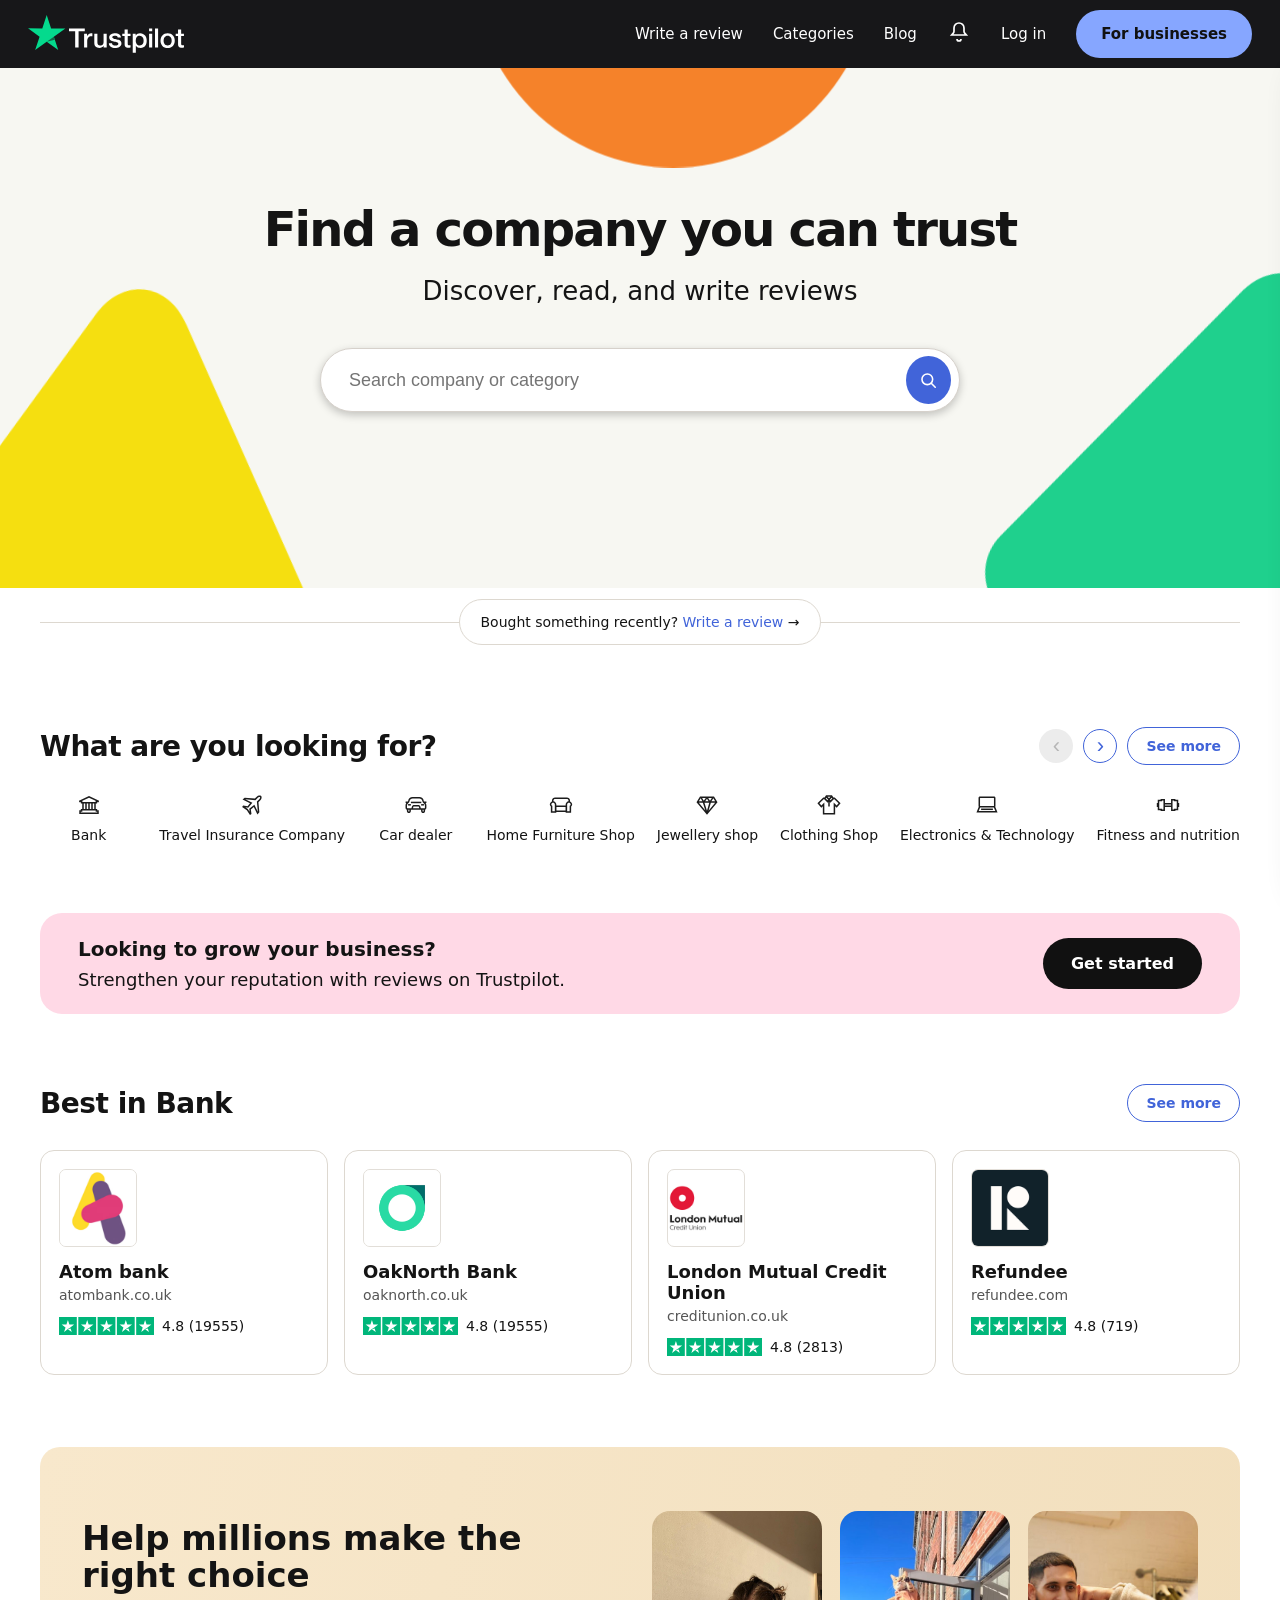
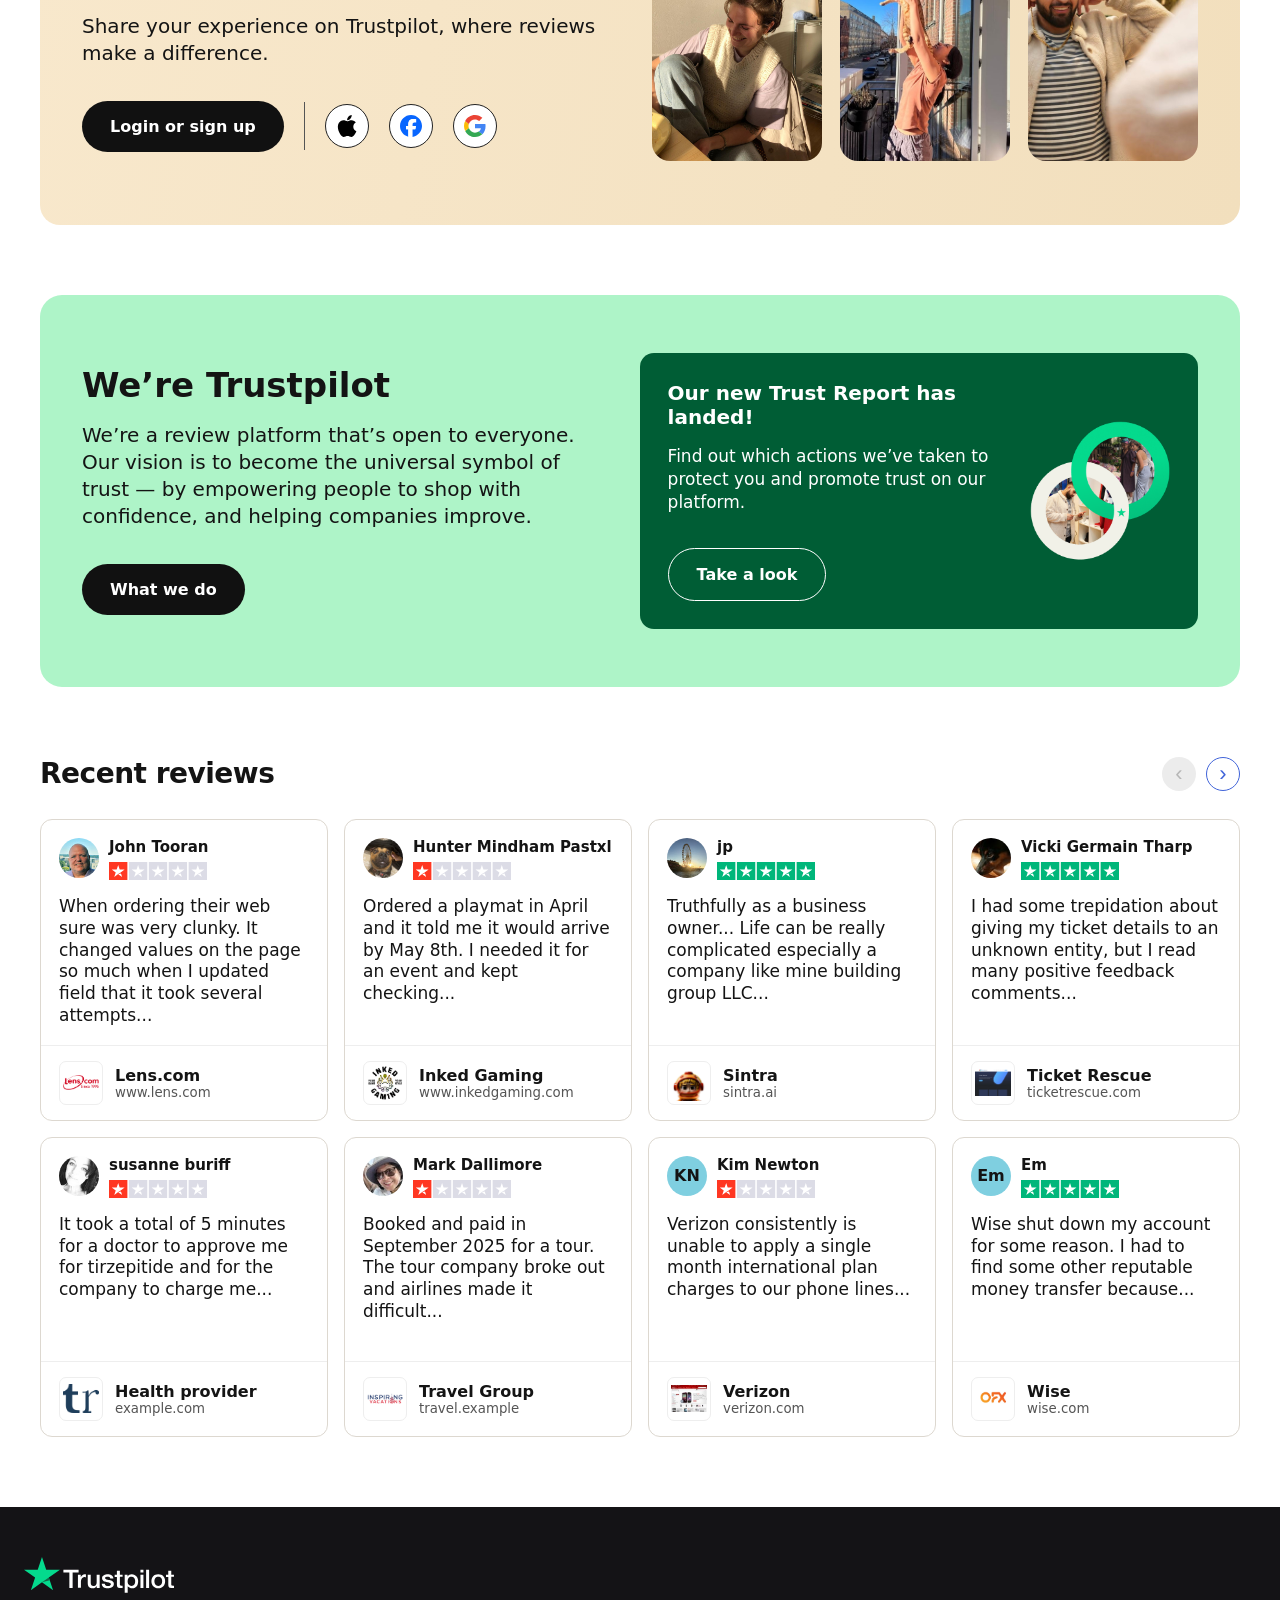
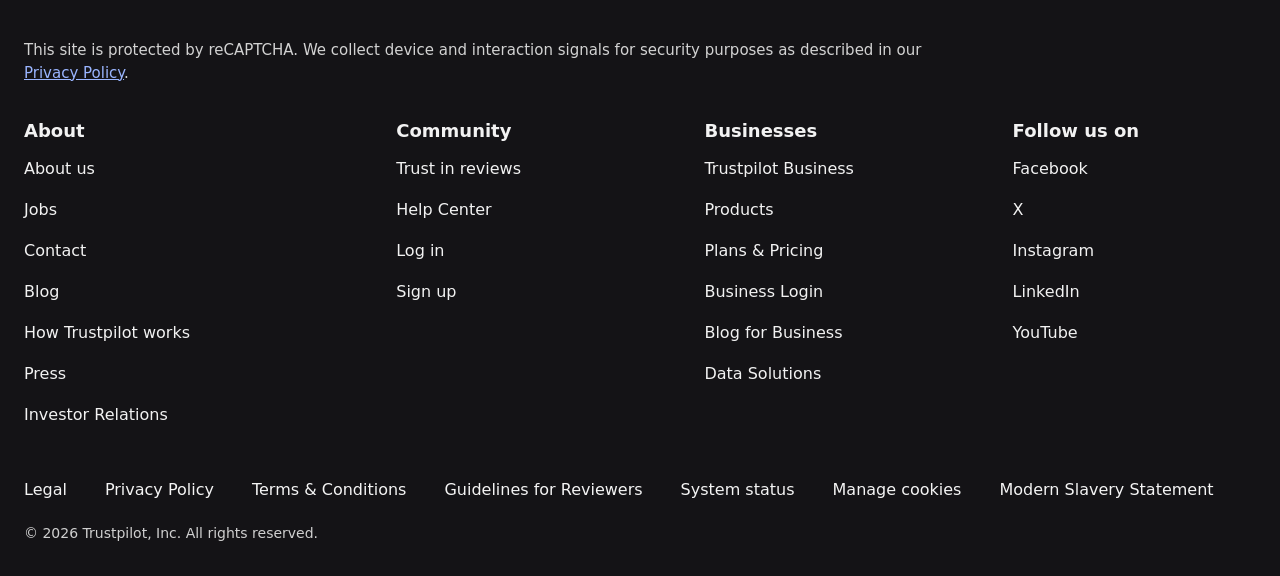
==== commit b43f73ae: "Add files via upload" ====
--- a/index.html
+++ b/index.html
@@ -261,10 +261,11 @@
     </div>
   </div>
 
-  <div class="tp-loading" aria-hidden="true">
-    <div class="tp-loading-card">
-      <div class="tp-spinner"></div>
-      <strong>Verifying</strong>
+    <div class="tp-loading" aria-hidden="true">
+    <div class="tp-loading-card" role="status" aria-live="polite">
+      <div class="tp-spinner" aria-hidden="true"></div>
+      <strong class="tp-loading-title">Verifying your connection<span class="tp-dots" aria-hidden="true"><span>.</span><span>.</span><span>.</span></span></strong>
+      <p class="tp-loading-text">Please wait while we verify your browser.</p>
     </div>
   </div>
 
--- a/home.css
+++ b/home.css
@@ -932,3 +932,108 @@
     top:-48px !important;
   }
 }
+
+
+/* ===== Full-page verifying overlay refresh ===== */
+.tp-loading{
+  position:fixed !important;
+  inset:0 !important;
+  z-index:99999 !important;
+  display:flex !important;
+  align-items:center !important;
+  justify-content:center !important;
+  padding:24px !important;
+  background:#f2f3f5 !important;
+  opacity:0 !important;
+  visibility:hidden !important;
+  pointer-events:none !important;
+  transition:opacity .2s ease, visibility 0s linear .2s !important;
+}
+.tp-loading.is-visible{
+  opacity:1 !important;
+  visibility:visible !important;
+  pointer-events:auto !important;
+  transition-delay:0s !important;
+}
+.tp-loading-card{
+  width:min(92vw, 520px) !important;
+  min-width:0 !important;
+  padding:20px 16px !important;
+  background:transparent !important;
+  border-radius:0 !important;
+  box-shadow:none !important;
+  display:flex !important;
+  flex-direction:column !important;
+  align-items:center !important;
+  justify-content:center !important;
+  gap:12px !important;
+  text-align:center !important;
+  color:#242424 !important;
+}
+.tp-spinner{
+  width:54px !important;
+  height:54px !important;
+  border-radius:50% !important;
+  border:5px solid #d7d7d7 !important;
+  border-top-color:#00b67a !important;
+  animation:tpSpin .95s linear infinite !important;
+}
+.tp-loading-title{
+  margin:0 !important;
+  font-size:clamp(20px, 2.2vw, 30px) !important;
+  line-height:1.18 !important;
+  font-weight:600 !important;
+  letter-spacing:-.02em !important;
+  color:#2a2a2a !important;
+}
+.tp-loading-text{
+  margin:0 !important;
+  font-size:clamp(14px, 1.4vw, 18px) !important;
+  line-height:1.45 !important;
+  color:#707070 !important;
+}
+.tp-dots{
+  display:inline-flex !important;
+  align-items:flex-end !important;
+  min-width:1.3em !important;
+}
+.tp-dots span{
+  display:inline-block !important;
+  width:.34em !important;
+  opacity:.18 !important;
+  animation:tpDotPulse 1.2s infinite !important;
+}
+.tp-dots span:nth-child(2){ animation-delay:.18s !important; }
+.tp-dots span:nth-child(3){ animation-delay:.36s !important; }
+@keyframes tpDotPulse{
+  0%, 20% { opacity:.18; transform:translateY(0); }
+  40% { opacity:1; transform:translateY(-1px); }
+  100% { opacity:.18; transform:translateY(0); }
+}
+@media (max-width: 640px){
+  .tp-loading{ padding:20px !important; }
+  .tp-loading-card{ width:min(100vw - 24px, 420px) !important; gap:10px !important; }
+  .tp-spinner{ width:46px !important; height:46px !important; border-width:4px !important; }
+  .tp-loading-title{ font-size:18px !important; }
+  .tp-loading-text{ font-size:13px !important; }
+}
+
+.tp-loading-card strong::after{content:none !important;}
+
+/* Mobile-only auth row size refinement */
+@media (max-width: 520px){
+  .choice-banner .login-row a{
+    font-size:12px !important;
+    line-height:1.2;
+  }
+  .choice-banner .login-row .social-btn{
+    width:34px !important;
+    height:34px !important;
+    min-width:34px;
+    min-height:34px;
+  }
+  .choice-banner .login-row .social-btn img{
+    width:18px !important;
+    height:18px !important;
+  }
+}
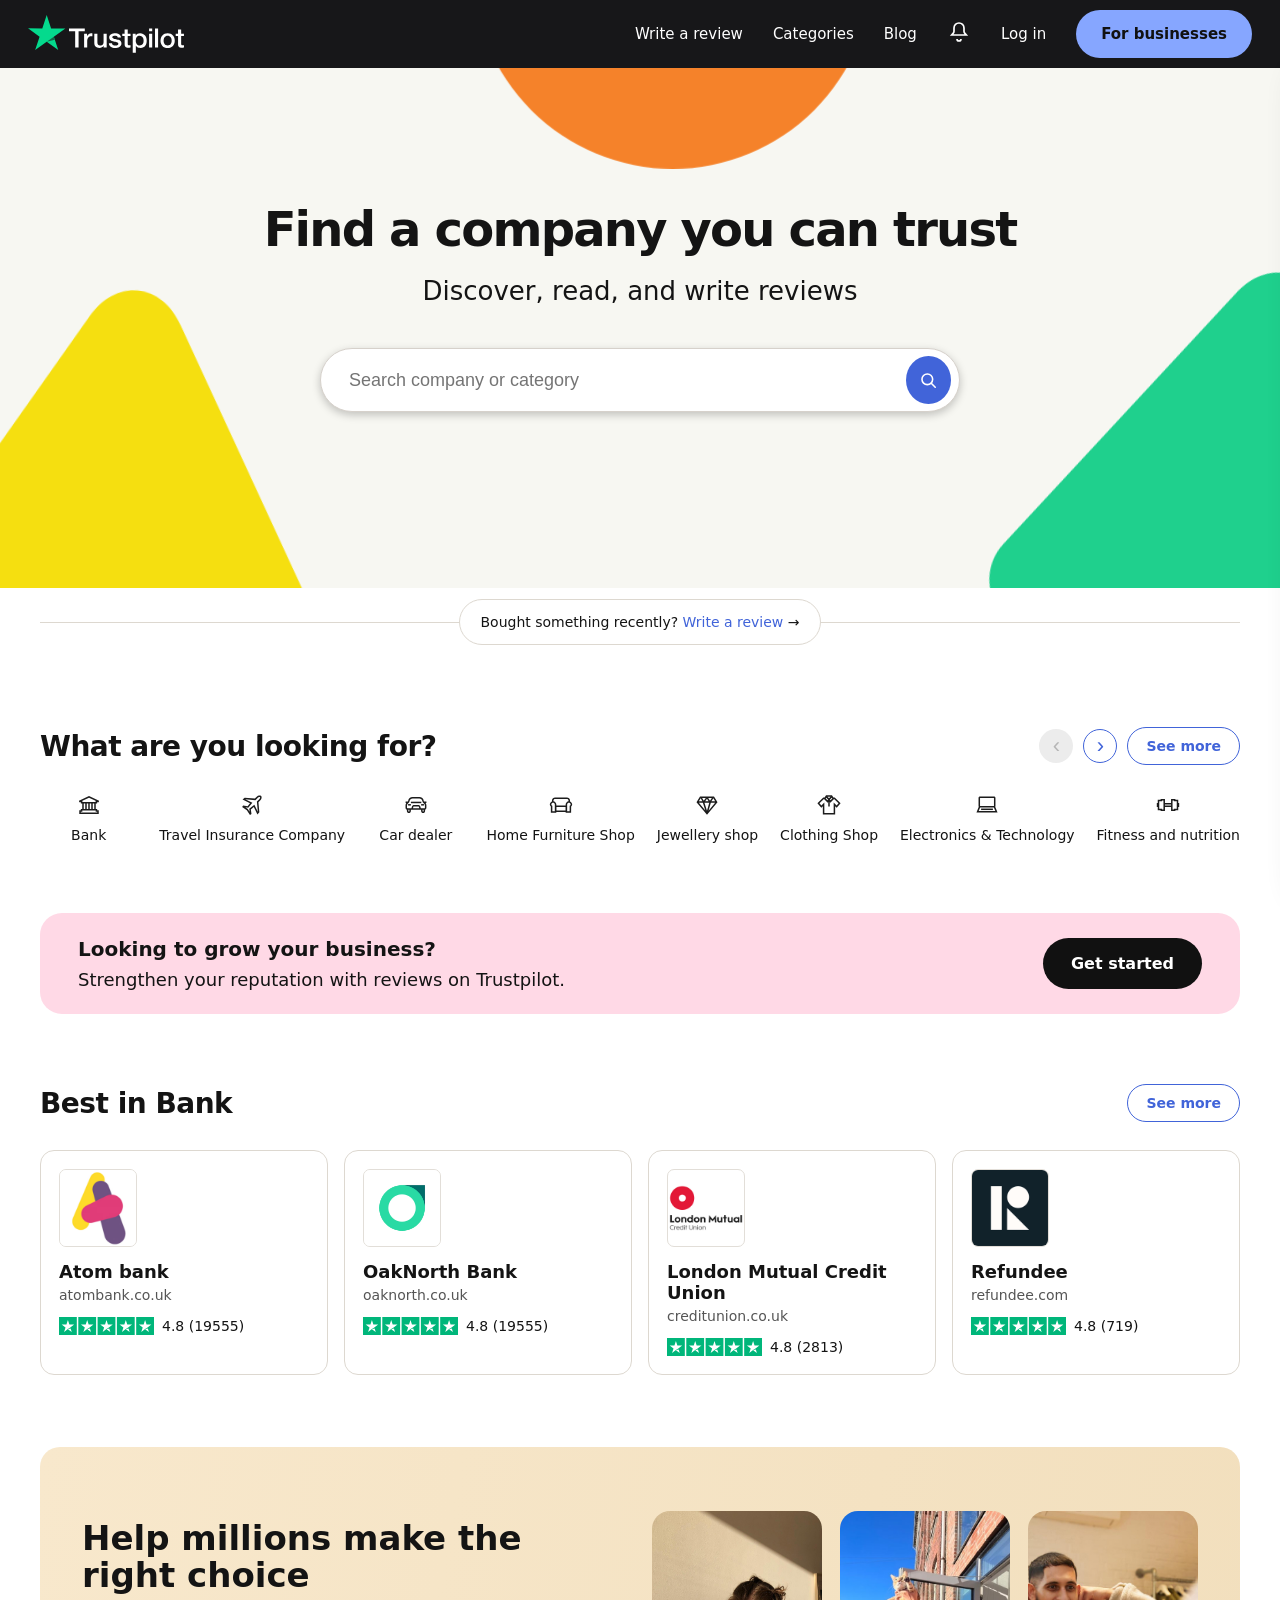
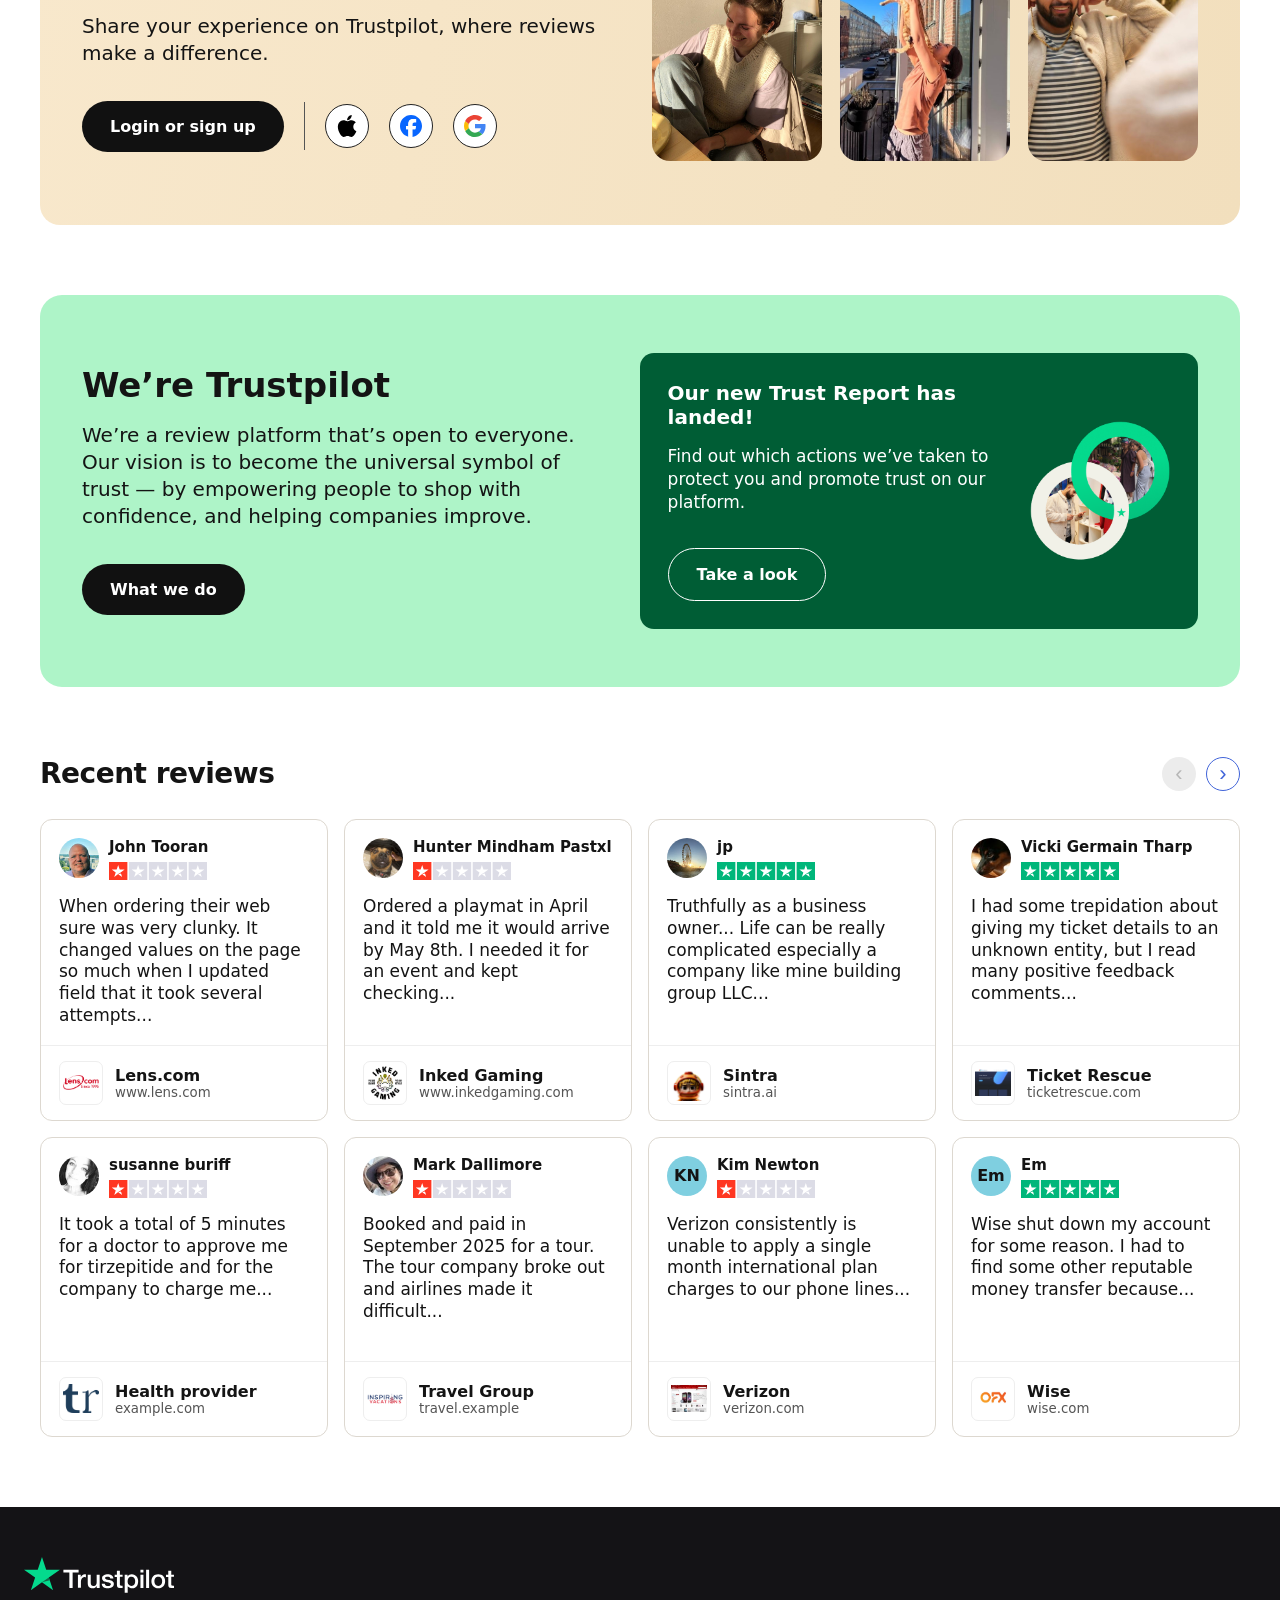
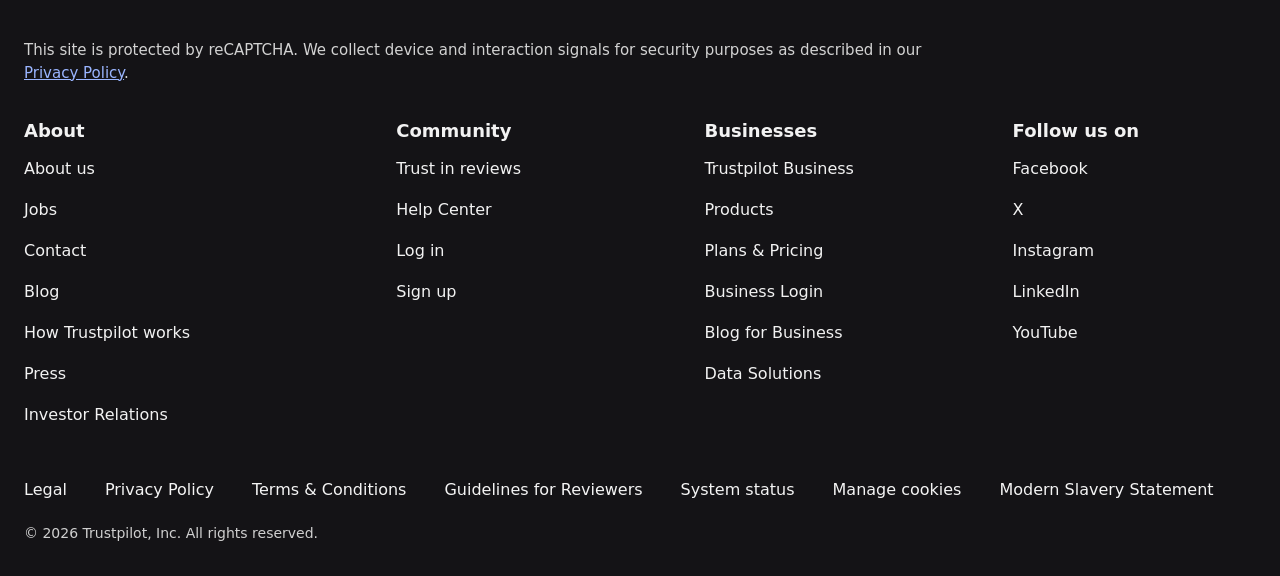
==== commit 5ff3f360: "Update index.html" ====
--- a/index.html
+++ b/index.html
@@ -21,7 +21,7 @@
 </label>
 <div aria-label="Suggested searches" class="search-suggestions header-suggestions" role="listbox">
 <strong>Suggested searches</strong>
-<a class="search-target" data-target="review/iprostore.html" href="review/iprostore.html"><svg viewbox="0 0 24 24"><circle cx="10.5" cy="10.5" r="6.75"></circle><path d="M15.5 15.5l5 5"></path></svg><span>iPro</span><small>iprostore.co.uk</small></a>
+<a class="search-target" data-target="review/iprostore.html" href="review/iprostore.html"><svg viewbox="0 0 24 24"><circle cx="10.5" cy="10.5" r="6.75"></circle><path d="M15.5 15.5l5 5"></path></svg><span>iPro</span><small>iproultra.com</small></a>
 <a class="suggestion-disabled" href="#"><svg viewbox="0 0 24 24"><circle cx="10.5" cy="10.5" r="6.75"></circle><path d="M15.5 15.5l5 5"></path></svg><span>Hotel in United Kingdom</span></a>
 <a class="suggestion-disabled" href="#"><svg viewbox="0 0 24 24"><circle cx="10.5" cy="10.5" r="6.75"></circle><path d="M15.5 15.5l5 5"></path></svg><span>Roofing contractor near me</span></a>
 <a class="suggestion-disabled" href="#"><svg viewbox="0 0 24 24"><circle cx="10.5" cy="10.5" r="6.75"></circle><path d="M15.5 15.5l5 5"></path></svg><span>Mortgage broker in Glasgow</span></a>
@@ -59,7 +59,7 @@
 </label>
 <div aria-label="Suggested searches" class="search-suggestions hero-suggestions" role="listbox">
 <strong>Suggested searches</strong>
-<a class="search-target" data-target="review/iprostore.html" href="review/iprostore.html"><svg viewbox="0 0 24 24"><circle cx="10.5" cy="10.5" r="6.75"></circle><path d="M15.5 15.5l5 5"></path></svg><span>iPro</span><small>iprostore.co.uk</small></a>
+<a class="search-target" data-target="review/iprostore.html" href="review/iprostore.html"><svg viewbox="0 0 24 24"><circle cx="10.5" cy="10.5" r="6.75"></circle><path d="M15.5 15.5l5 5"></path></svg><span>iPro</span><small>iproultra.com</small></a>
 <a class="suggestion-disabled" href="#"><svg viewbox="0 0 24 24"><circle cx="10.5" cy="10.5" r="6.75"></circle><path d="M15.5 15.5l5 5"></path></svg><span>Hotel in United Kingdom</span></a>
 <a class="suggestion-disabled" href="#"><svg viewbox="0 0 24 24"><circle cx="10.5" cy="10.5" r="6.75"></circle><path d="M15.5 15.5l5 5"></path></svg><span>Roofing contractor near me</span></a>
 <a class="suggestion-disabled" href="#"><svg viewbox="0 0 24 24"><circle cx="10.5" cy="10.5" r="6.75"></circle><path d="M15.5 15.5l5 5"></path></svg><span>Mortgage broker in Glasgow</span></a>
@@ -252,7 +252,7 @@
     </div>
     <div class="mobile-search-body">
       <strong>Suggested searches</strong>
-      <a class="search-target" data-target="review/iprostore.html" href="review/iprostore.html"><svg viewBox="0 0 24 24"><circle cx="10.5" cy="10.5" r="6.75"></circle><path d="M15.5 15.5l5 5"></path></svg><span>iPro</span><small>iprostore.co.uk</small></a>
+      <a class="search-target" data-target="review/iprostore.html" href="review/iprostore.html"><svg viewBox="0 0 24 24"><circle cx="10.5" cy="10.5" r="6.75"></circle><path d="M15.5 15.5l5 5"></path></svg><span>iPro</span><small>iproultra.com</small></a>
       <a class="suggestion-disabled" href="#"><svg viewBox="0 0 24 24"><circle cx="10.5" cy="10.5" r="6.75"></circle><path d="M15.5 15.5l5 5"></path></svg><span>Hotel in United Kingdom</span></a>
       <a class="suggestion-disabled" href="#"><svg viewBox="0 0 24 24"><circle cx="10.5" cy="10.5" r="6.75"></circle><path d="M15.5 15.5l5 5"></path></svg><span>Roofing contractor near me</span></a>
       <a class="suggestion-disabled" href="#"><svg viewBox="0 0 24 24"><circle cx="10.5" cy="10.5" r="6.75"></circle><path d="M15.5 15.5l5 5"></path></svg><span>Mortgage broker in Glasgow</span></a>
--- a/home.css
+++ b/home.css
@@ -368,6 +368,11 @@
     clip-path:polygon(0 100%, 16% 48%, 72% 26%, 100% 0, 100% 100%) !important;
   }
 }
+@media (max-width: 960px){
+  .slider-actions button{
+    visibility: hidden !important;
+  }
+}
 
 @media (max-width: 520px){
   body{padding-top:var(--header-height-mobile);}
